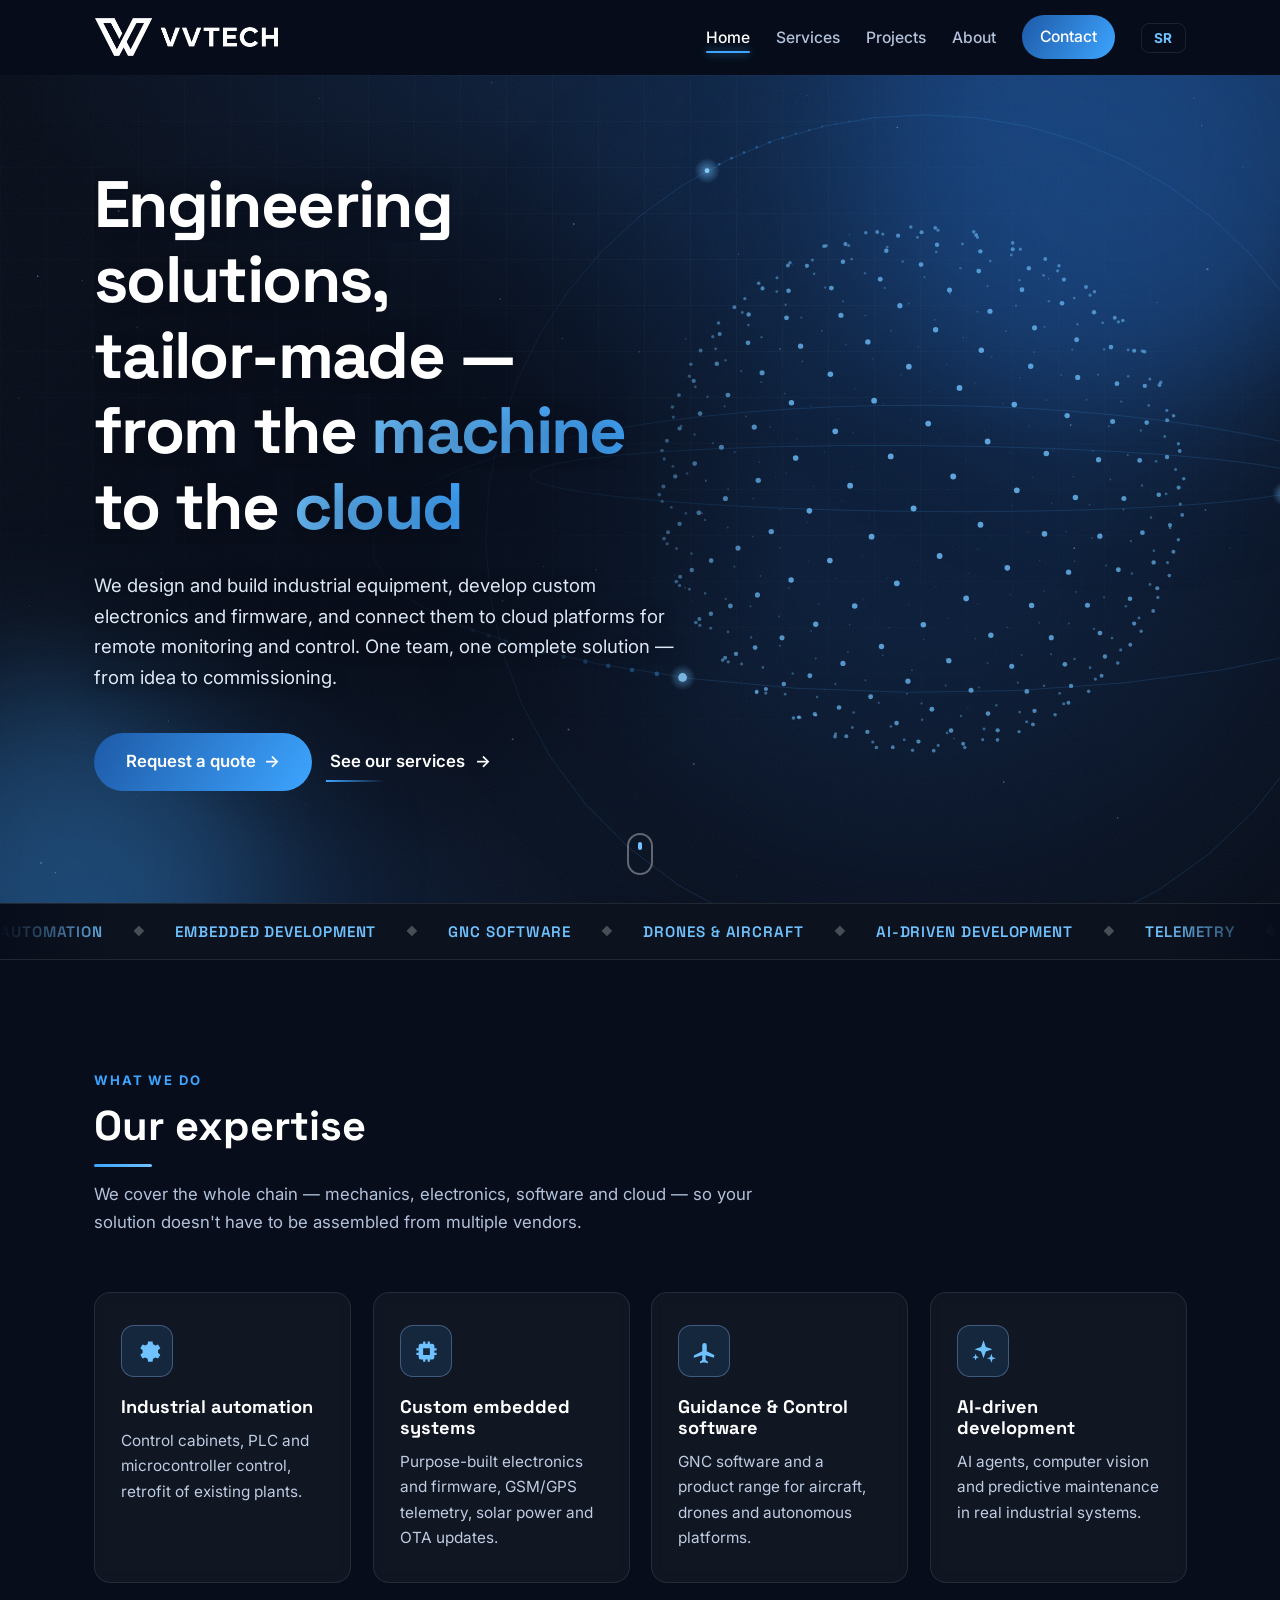
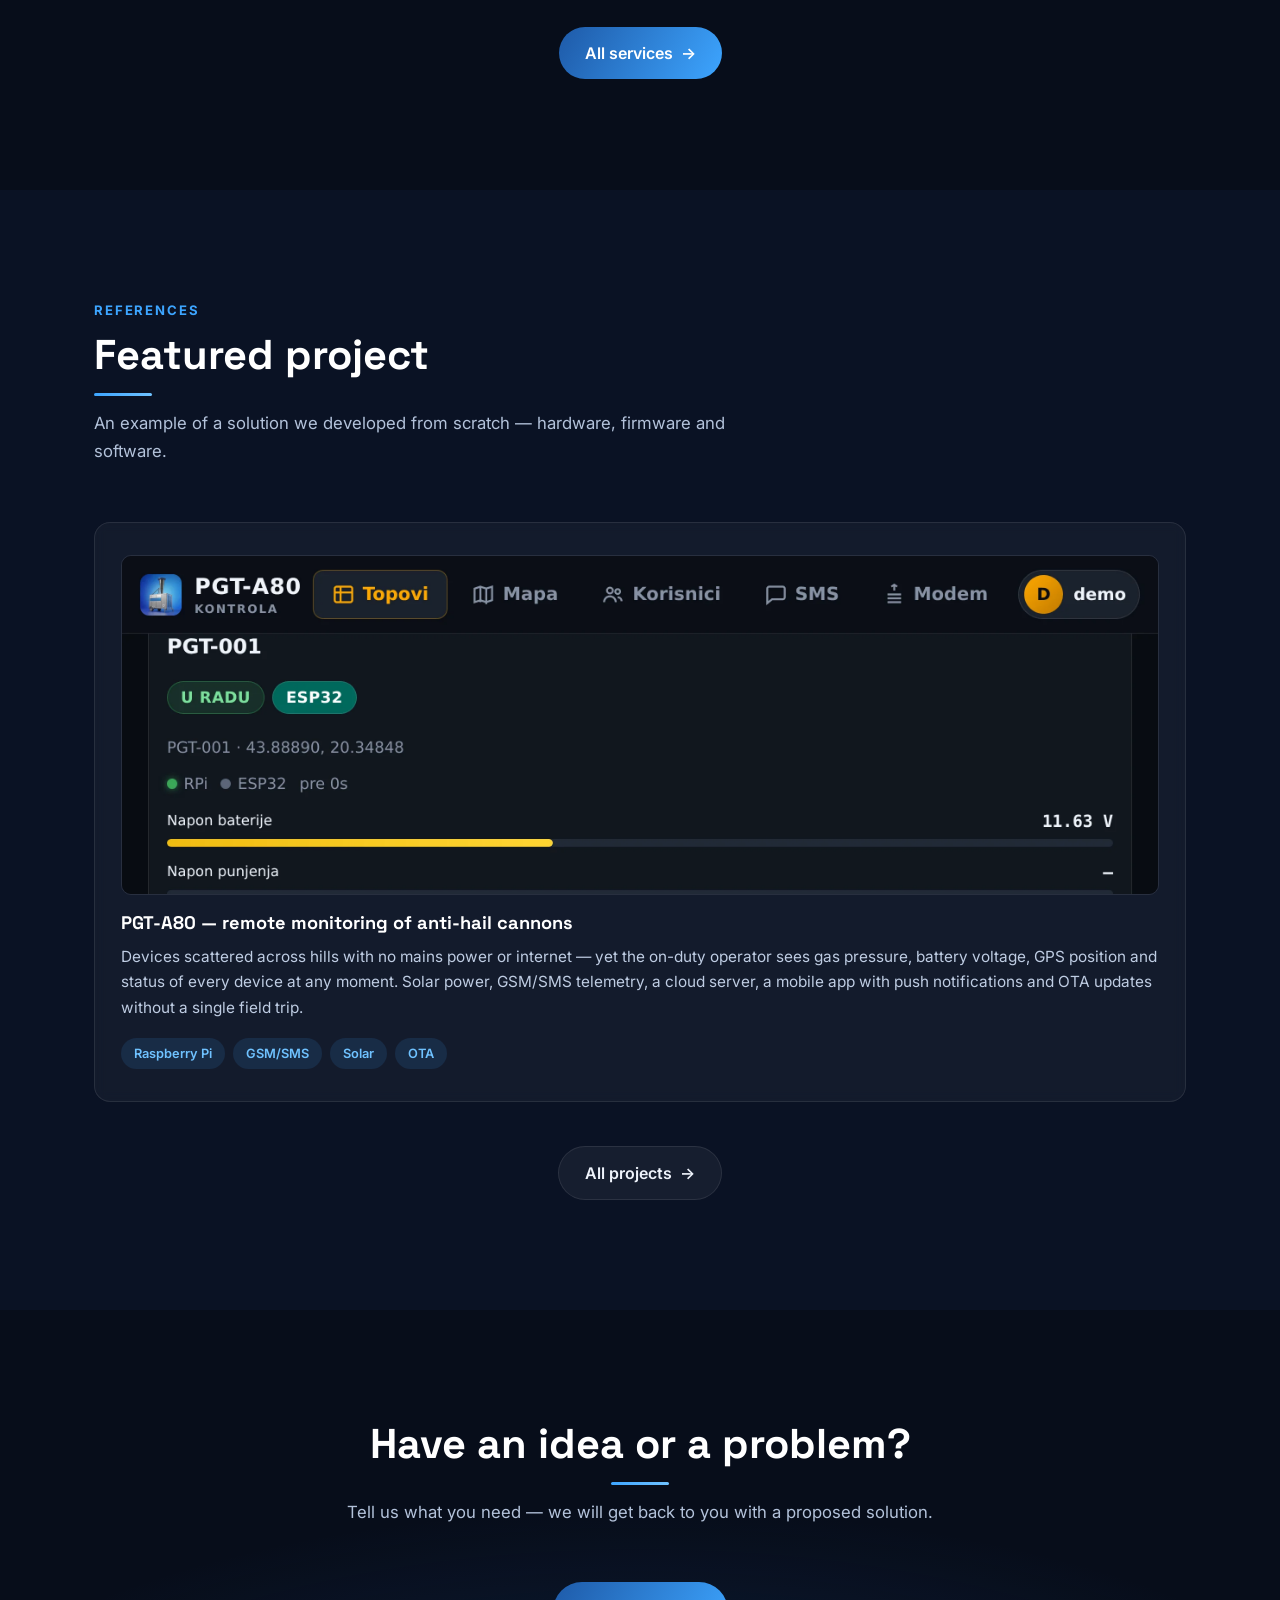
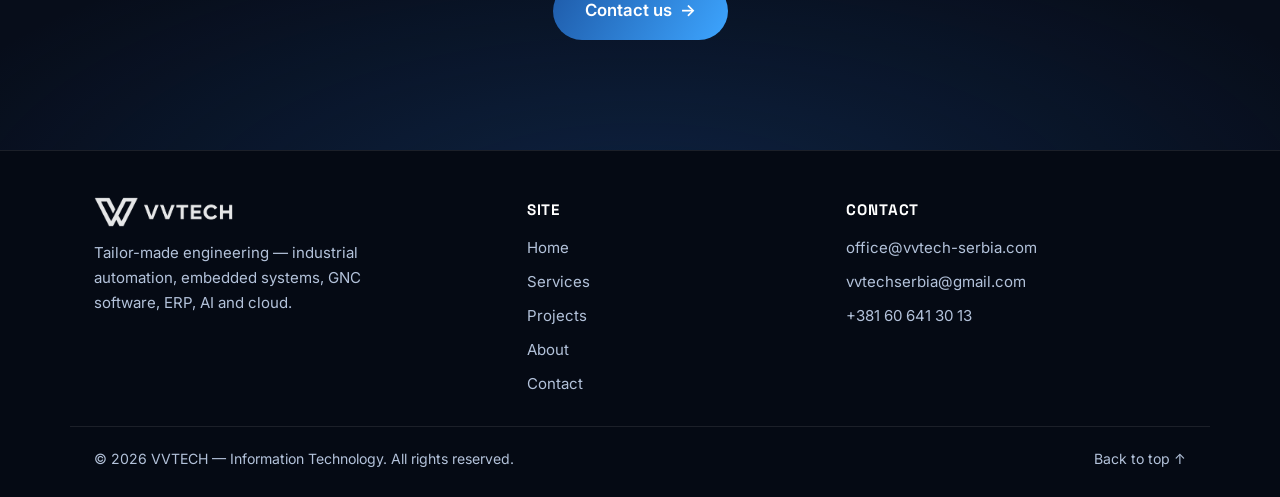
==== en/index.html @ 13415fe2 "Prave aplikacije umesto mockup-a: Grafana kontrolna tabla (AI) i FUXA SCADA sinoptik (linija) Co-Aut" ====
<!DOCTYPE html>
<html lang="en">
<head>
  <meta charset="UTF-8">
  <meta name="viewport" content="width=device-width, initial-scale=1.0">
  <title>VVTECH — Industrial Automation, Embedded Systems & Cloud Solutions | Serbia</title>
  <meta name="description" content="VVTECH ⚙ Industrial automation, custom embedded systems, GNC (guidance & control) software for aircraft and drones, purpose-built industrial machines, custom ERP, AI and cloud IoT platforms. From idea to commissioning. Serbia.">
  <meta name="keywords" content="industrial automation, embedded systems, custom electronics, guidance and control, GNC software, drone software, aircraft, UAV, autonomous systems, industrial machines, custom machinery, IoT, remote monitoring, telemetry, GSM, GPS, PLC, cloud software, ERP, custom ERP systems, AI, artificial intelligence, AI agents, AI-driven development, machine learning, computer vision, predictive maintenance, machine retrofit, Serbia, VVTECH">
  <meta name="author" content="VVTECH">
  <meta name="robots" content="index, follow">
  <link rel="canonical" href="https://vvtech-serbia.com/en/">
  <link rel="alternate" hreflang="sr" href="https://vvtech-serbia.com/">
  <link rel="alternate" hreflang="en" href="https://vvtech-serbia.com/en/">
  <link rel="alternate" hreflang="x-default" href="https://vvtech-serbia.com/">
  <meta property="og:type" content="website">
  <meta property="og:site_name" content="VVTECH">
  <meta property="og:title" content="VVTECH — Industrial Automation, Embedded Systems & Cloud Solutions | Serbia">
  <meta property="og:description" content="VVTECH ⚙ Industrial automation, custom embedded systems, GNC (guidance & control) software for aircraft and drones, purpose-built industrial machines, custom ERP, AI and cloud IoT platforms. From idea to commissioning. Serbia.">
  <meta property="og:url" content="https://vvtech-serbia.com/en/">
  <meta property="og:image" content="https://vvtech-serbia.com/assets/og-image.png">
  <meta property="og:image:width" content="1200">
  <meta property="og:image:height" content="630">
  <meta property="og:locale" content="en_US">
  <meta name="twitter:card" content="summary_large_image">
  <meta name="twitter:title" content="VVTECH — Industrial Automation, Embedded Systems & Cloud Solutions | Serbia">
  <meta name="twitter:description" content="VVTECH ⚙ Industrial automation, custom embedded systems, GNC (guidance & control) software for aircraft and drones, purpose-built industrial machines, custom ERP, AI and cloud IoT platforms. From idea to commissioning. Serbia.">
  <meta name="twitter:image" content="https://vvtech-serbia.com/assets/og-image.png">
  <link rel="icon" type="image/svg+xml" href="../assets/favicon.svg">
  <link rel="preconnect" href="https://fonts.googleapis.com">
  <link rel="preconnect" href="https://fonts.gstatic.com" crossorigin>
  <link href="https://fonts.googleapis.com/css2?family=Inter:wght@400;500;600&family=Space+Grotesk:wght@500;600;700&display=swap" rel="stylesheet">
  <link rel="stylesheet" href="../css/style.css?v=10">
  <script type="application/ld+json">
  {
    "@context": "https://schema.org",
    "@graph": [
      {
        "@type": "Organization",
        "@id": "https://vvtech-serbia.com/#org",
        "name": "VVTECH",
        "legalName": "VVTECH — Information Technology",
        "url": "https://vvtech-serbia.com/",
        "logo": "https://vvtech-serbia.com/assets/og-image.png",
        "email": "office@vvtech-serbia.com",
        "telephone": "+381606413013",
        "address": { "@type": "PostalAddress", "addressCountry": "RS" },
        "description": "Industrial automation, custom embedded systems, GNC software for aircraft and drones, purpose-built industrial machines, custom ERP systems, AI and cloud software solutions.",
        "knowsAbout": ["industrial automation", "embedded systems", "IoT", "telemetry", "industrial machinery", "cloud software", "guidance navigation and control", "GNC software", "drones", "UAV", "ERP systems", "artificial intelligence", "AI agents", "machine learning", "computer vision", "predictive maintenance"]
      },
      {
        "@type": "ProfessionalService",
        "name": "VVTECH",
        "url": "https://vvtech-serbia.com/",
        "email": "office@vvtech-serbia.com",
        "telephone": "+381606413013",
        "areaServed": "RS",
        "priceRange": "$$",
        "address": { "@type": "PostalAddress", "addressCountry": "RS" }
      }
    ]
  }
  </script>
</head>
<body>

<div class="scroll-progress" aria-hidden="true"></div>
<a href="#glavno" class="skip-link">Skip to content</a>

<header class="site-header">
  <nav class="nav container">
    <a href="../" class="brand" aria-label="VVTECH">
      <img src="../assets/logo-horizontal-white.png" alt="VVTECH logo" class="brand-logo" width="185" height="40">
    </a>
    <button class="nav-toggle" aria-label="Open menu" aria-expanded="false">
      <span></span><span></span><span></span>
    </button>
    <ul class="nav-links">
      <li><a href="../" class="active">Home</a></li>
      <li><a href="../services/">Services</a></li>
      <li><a href="../projects/">Projects</a></li>
      <li><a href="../about/">About</a></li>
      <li><a href="../contact/" class="btn btn-small">Contact</a></li>
      <li class="lang-switch"><a href="../" lang="sr" title="Srpska verzija">SR</a></li>
    </ul>
  </nav>
</header>

<main id="glavno">
  <section class="hero" id="pocetna">
    <div class="hero-bg" aria-hidden="true">
      <span class="blob blob-1"></span>
      <span class="blob blob-2"></span>
      <span class="blob blob-3"></span>
    </div>
    <canvas id="net" aria-hidden="true"></canvas>
    <div class="container hero-inner">
      <h1 class="reveal">Engineering solutions, tailor-made —<br>from the <span class="gradient-text">machine</span> to the <span class="gradient-text">cloud</span></h1>
      <p class="hero-sub reveal d-1">
        We design and build industrial equipment, develop custom electronics and firmware,
        and connect them to cloud platforms for remote monitoring and control.
        One team, one complete solution — from idea to commissioning.
      </p>
      <div class="hero-actions reveal d-2">
        <a href="contact/" class="btn btn-lg">Request a quote <span class="btn-arrow">→</span></a>
        <a href="services/" class="link-arrow">See our services <span class="btn-arrow">→</span></a>
      </div>
    </div>
    <div class="scroll-cue" aria-hidden="true"><span></span></div>
  </section>

  <div class="marquee" aria-hidden="true">
    <div class="marquee-track">
      <span>Automation</span><i>◆</i><span>Embedded development</span><i>◆</i><span>GNC software</span><i>◆</i><span>Drones &amp; aircraft</span><i>◆</i><span>AI-driven development</span><i>◆</i><span>Telemetry</span><i>◆</i><span>IoT platforms</span><i>◆</i><span>Custom machinery</span><i>◆</i><span>Custom ERP</span><i>◆</i><span>Retrofit</span><i>◆</i><span>OTA updates</span><i>◆</i>
      <span>Automation</span><i>◆</i><span>Embedded development</span><i>◆</i><span>GNC software</span><i>◆</i><span>Drones &amp; aircraft</span><i>◆</i><span>AI-driven development</span><i>◆</i><span>Telemetry</span><i>◆</i><span>IoT platforms</span><i>◆</i><span>Custom machinery</span><i>◆</i><span>Custom ERP</span><i>◆</i><span>Retrofit</span><i>◆</i><span>OTA updates</span><i>◆</i>
    </div>
  </div>

  <section class="section">
    <div class="container">
      <p class="section-label reveal">What we do</p>
      <h2 class="section-title reveal">Our expertise</h2>
      <p class="section-sub reveal d-1">We cover the whole chain — mechanics, electronics, software and cloud — so your solution doesn't have to be assembled from multiple vendors.</p>
      <div class="grid grid-4">
        <article class="card reveal">
          <div class="card-icon" aria-hidden="true"><svg viewBox="0 0 24 24"><path d="M12 8a4 4 0 1 0 0 8 4 4 0 0 0 0-8Zm9.4 4a7.4 7.4 0 0 0-.1-1.2l2.1-1.6-2-3.5-2.5 1a7.6 7.6 0 0 0-2-1.2L16.5 3h-4l-.4 2.5a7.6 7.6 0 0 0-2 1.2l-2.5-1-2 3.5 2.1 1.6a7.4 7.4 0 0 0 0 2.4L5.6 14.8l2 3.5 2.5-1a7.6 7.6 0 0 0 2 1.2l.4 2.5h4l.4-2.5a7.6 7.6 0 0 0 2-1.2l2.5 1 2-3.5-2.1-1.6c.07-.4.1-.8.1-1.2Z"/></svg></div>
          <h3>Industrial automation</h3>
          <p>Control cabinets, PLC and microcontroller control, retrofit of existing plants.</p>
        </article>
        <article class="card reveal d-1">
          <div class="card-icon" aria-hidden="true"><svg viewBox="0 0 24 24"><path d="M9 3v2H7a2 2 0 0 0-2 2v2H3v2h2v2H3v2h2v2a2 2 0 0 0 2 2h2v2h2v-2h2v2h2v-2h2a2 2 0 0 0 2-2v-2h2v-2h-2v-2h2V9h-2V7a2 2 0 0 0-2-2h-2V3h-2v2h-2V3H9Zm0 6h6v6H9V9Z"/></svg></div>
          <h3>Custom embedded systems</h3>
          <p>Purpose-built electronics and firmware, GSM/GPS telemetry, solar power and OTA updates.</p>
        </article>
        <article class="card reveal d-2">
          <div class="card-icon" aria-hidden="true"><svg viewBox="0 0 24 24"><path d="M21.5 15.5 14 11.7V6.5a2 2 0 0 0-4 0v5.2l-7.5 3.8v2l7.5-2.1v4.1l-2 1.5v1.5l3.5-1 3.5 1V21l-2-1.5v-4.1l7.5 2.1v-2Z"/></svg></div>
          <h3>Guidance &amp; Control software</h3>
          <p>GNC software and a product range for aircraft, drones and autonomous platforms.</p>
        </article>
        <article class="card reveal d-3">
          <div class="card-icon" aria-hidden="true"><svg viewBox="0 0 24 24"><path d="M12 2 9.9 8.1 4 10l5.9 1.9L12 18l2.1-6.1L20 10l-5.9-1.9L12 2Zm7 12-1.05 3.05L15 18l2.95.95L19 22l1.05-3.05L23 18l-2.95-.95L19 14ZM5 14l-.79 2.29L2 17l2.21.71L5 20l.79-2.29L8 17l-2.21-.71L5 14Z"/></svg></div>
          <h3>AI-driven development</h3>
          <p>AI agents, computer vision and predictive maintenance in real industrial systems.</p>
        </article>
      </div>
      <div class="center-cta reveal">
        <a href="services/" class="btn">All services <span class="btn-arrow">→</span></a>
      </div>
    </div>
  </section>

  <section class="section section-alt">
    <div class="container">
      <p class="section-label reveal">References</p>
      <h2 class="section-title reveal">Featured project</h2>
      <p class="section-sub reveal d-1">An example of a solution we developed from scratch — hardware, firmware and software.</p>
      <div class="grid grid-3">
        <article class="card project reveal">
          <img class="project-shot" src="../assets/projects/nadzor.webp?v=7" alt="PGT-A80 — remote monitoring of anti-hail cannons — ekran aplikacije" loading="lazy">
          <h3>PGT-A80 — remote monitoring of anti-hail cannons</h3>
          <p>Devices scattered across hills with no mains power or internet — yet the on-duty operator sees gas pressure, battery voltage, GPS position and status of every device at any moment. Solar power, GSM/SMS telemetry, a cloud server, a mobile app with push notifications and OTA updates without a single field trip.</p>
          <ul class="tags"><li>Raspberry Pi</li><li>GSM/SMS</li><li>Solar</li><li>OTA</li></ul>
        </article>
      </div>
      <div class="center-cta reveal">
        <a href="projects/" class="btn btn-ghost">All projects <span class="btn-arrow">→</span></a>
      </div>
    </div>
  </section>

  <section class="section section-contact">
    <div class="container contact">
      <h2 class="section-title reveal">Have an idea or a problem?</h2>
      <p class="section-sub reveal d-1" style="margin-left:auto;margin-right:auto;">Tell us what you need — we will get back to you with a proposed solution.</p>
      <div class="contact-cta reveal d-2">
        <a href="contact/" class="btn btn-lg">Contact us <span class="btn-arrow">→</span></a>
      </div>
    </div>
  </section>
</main>

<footer class="site-footer">
  <div class="container footer-grid">
    <div class="footer-col footer-brand">
      <img src="../assets/logo-horizontal-white.png" alt="VVTECH" class="footer-logo" width="139" height="30">
      <p>Tailor-made engineering — industrial automation, embedded systems, GNC software, ERP, AI and cloud.</p>
    </div>
    <nav class="footer-col" aria-label="Site">
      <h4>Site</h4>
      <ul>
        <li><a href="../">Home</a></li>
        <li><a href="../services/">Services</a></li>
        <li><a href="../projects/">Projects</a></li>
        <li><a href="../about/">About</a></li>
        <li><a href="../contact/">Contact</a></li>
      </ul>
    </nav>
    <div class="footer-col">
      <h4>Contact</h4>
      <ul>
        <li><a href="mailto:office@vvtech-serbia.com">office@vvtech-serbia.com</a></li>
        <li><a href="mailto:vvtechserbia@gmail.com">vvtechserbia@gmail.com</a></li>
        <li><a href="tel:+381606413013">+381 60 641 30 13</a></li>
      </ul>
    </div>
  </div>
  <div class="container footer-bottom">
    <span>© <span id="year"></span> VVTECH — Information Technology. All rights reserved.</span>
    <a href="#" class="to-top-link">Back to top ↑</a>
  </div>
</footer>

<button class="to-top" aria-label="Back to top" title="Back to top">↑</button>

<script src="../js/main.js?v=10"></script>
</body>
</html>
---- css/style.css ----
/* ============ VVTECH — stilovi (dark premium) ============ */

:root {
  --bg: #070d1a;
  --bg-alt: #0a1224;
  --surface: rgba(255, 255, 255, 0.04);
  --surface-hover: rgba(255, 255, 255, 0.07);
  --border: rgba(255, 255, 255, 0.09);
  --border-strong: rgba(143, 192, 255, 0.35);
  --text: #eef3fb;
  --text-dim: #b3c2da;
  --navy: #143c74;
  --navy-deep: #0a2143;
  --accent: #3da5ff;
  --accent-2: #6fc2ff;
  --accent-deep: #1e5aa8;
  --accent-soft: rgba(61, 165, 255, 0.12);
  --glow: 0 0 40px rgba(61, 165, 255, 0.25);
  --radius: 16px;
  --container: 1140px;
  --font-head: "Space Grotesk", system-ui, sans-serif;
  --font-body: "Inter", system-ui, -apple-system, "Segoe UI", Roboto, sans-serif;
}

* { margin: 0; padding: 0; box-sizing: border-box; }

html { scroll-behavior: smooth; }

body {
  font-family: var(--font-body);
  background: var(--bg);
  color: var(--text);
  line-height: 1.65;
  -webkit-font-smoothing: antialiased;
  overflow-x: hidden;
  animation: page-in 0.5s ease;
}

@keyframes page-in { from { opacity: 0; } }

h1, h2, h3 { font-family: var(--font-head); line-height: 1.15; }

img { max-width: 100%; display: block; }

::selection { background: rgba(61, 165, 255, 0.35); }

.container {
  max-width: var(--container);
  margin: 0 auto;
  padding: 0 24px;
}

.skip-link {
  position: absolute;
  left: -9999px;
  background: var(--accent-deep);
  color: #fff;
  padding: 10px 18px;
  border-radius: 8px;
  z-index: 999;
}
.skip-link:focus { left: 12px; top: 12px; }

/* ============ Scroll progres traka ============ */

.scroll-progress {
  position: fixed;
  top: 0;
  left: 0;
  height: 3px;
  width: 0;
  background: linear-gradient(90deg, var(--accent-deep), var(--accent), var(--accent-2));
  z-index: 200;
  box-shadow: 0 0 12px rgba(61, 165, 255, 0.7);
}

/* ============ Reveal animacije (skrol) ============ */

.reveal {
  opacity: 0;
  transform: translateY(30px);
  transition: opacity 0.75s ease, transform 0.75s cubic-bezier(0.22, 1, 0.36, 1);
  will-change: opacity, transform;
}

.reveal.in { opacity: 1; transform: none; }

.d-1 { transition-delay: 0.1s; }
.d-2 { transition-delay: 0.2s; }
.d-3 { transition-delay: 0.3s; }
.d-4 { transition-delay: 0.4s; }

/* Animacije rade uvek — namerno ne reagujemo na prefers-reduced-motion
   (stednja baterije na telefonu je gasila globus i marquee traku). */

/* ============ Header / navigacija ============ */

.site-header {
  position: sticky;
  top: 0;
  z-index: 100;
  background: rgba(7, 13, 26, 0.72);
  backdrop-filter: blur(14px);
  border-bottom: 1px solid transparent;
  transition: border-color 0.3s, background 0.3s;
}

.site-header.scrolled {
  border-bottom-color: var(--border);
  background: rgba(7, 13, 26, 0.9);
}

.nav {
  display: flex;
  align-items: center;
  justify-content: space-between;
  height: 74px;
}

.brand-logo { height: 40px; width: auto; }

.nav-links {
  display: flex;
  align-items: center;
  gap: 26px;
  list-style: none;
}

.nav-links a {
  color: var(--text-dim);
  text-decoration: none;
  font-weight: 500;
  font-size: 0.98rem;
  transition: color 0.2s;
  position: relative;
}

.nav-links > li > a:not(.btn)::after {
  content: "";
  position: absolute;
  left: 0;
  bottom: -6px;
  width: 100%;
  height: 2px;
  background: var(--accent);
  border-radius: 2px;
  transform: scaleX(0);
  transform-origin: left;
  transition: transform 0.25s ease;
  box-shadow: 0 0 10px rgba(61, 165, 255, 0.8);
}

.nav-links > li > a:not(.btn):hover::after { transform: scaleX(1); }

.nav-links a:hover { color: #fff; }

.nav-links > li > a.active:not(.btn) { color: #fff; }
.nav-links > li > a.active:not(.btn)::after { transform: scaleX(1); }

.lang-switch a {
  border: 1px solid var(--border);
  border-radius: 8px;
  padding: 6px 12px;
  font-size: 0.85rem;
  font-weight: 700;
  letter-spacing: 0.04em;
  color: var(--accent-2);
}
.lang-switch a::after { display: none; }
.lang-switch a:hover { background: var(--accent-soft); border-color: var(--border-strong); }

.nav-toggle {
  display: none;
  background: none;
  border: 0;
  cursor: pointer;
  padding: 8px;
}

.nav-toggle span {
  display: block;
  width: 24px;
  height: 2px;
  background: var(--text);
  margin: 5px 0;
  transition: transform 0.2s, opacity 0.2s;
}

/* ============ Dugmad ============ */

.btn {
  display: inline-flex;
  align-items: center;
  gap: 8px;
  background: linear-gradient(120deg, var(--accent-deep), var(--accent));
  color: #fff;
  padding: 13px 26px;
  border-radius: 999px;
  text-decoration: none;
  font-weight: 600;
  position: relative;
  overflow: hidden;
  border: 0;
  transition: transform 0.2s, box-shadow 0.25s, filter 0.25s;
}

.btn::before {
  content: "";
  position: absolute;
  top: 0;
  left: -80%;
  width: 60%;
  height: 100%;
  background: linear-gradient(105deg, transparent, rgba(255, 255, 255, 0.35), transparent);
  transform: skewX(-20deg);
  transition: left 0.55s ease;
}

.btn:hover {
  transform: translateY(-2px);
  box-shadow: 0 14px 34px rgba(61, 165, 255, 0.35);
  filter: brightness(1.1);
}
.btn:hover::before { left: 120%; }

.btn-arrow { transition: transform 0.25s; }
.btn:hover .btn-arrow { transform: translateX(4px); }

.btn-lg { padding: 15px 32px; font-size: 1.05rem; }

.btn-ghost {
  background: rgba(255, 255, 255, 0.05);
  border: 1px solid var(--border);
  color: var(--text);
  box-shadow: none;
}
.btn-ghost:hover { background: rgba(255, 255, 255, 0.1); border-color: var(--border-strong); box-shadow: none; }

.btn-small { padding: 9px 18px; color: #fff !important; }

/* ============ Hero ============ */

.hero {
  position: relative;
  min-height: 92vh;
  display: flex;
  align-items: center;
  padding: 90px 0 110px;
  overflow: hidden;
  color: #fff;
}

.hero > .container { width: 100%; }

.hero {
  background:
    radial-gradient(ellipse 70% 55% at 70% -10%, rgba(30, 90, 168, 0.4), transparent),
    radial-gradient(ellipse 45% 40% at 10% 105%, rgba(30, 90, 168, 0.25), transparent),
    var(--bg);
}

#net {
  position: absolute;
  inset: 0;
  width: 100%;
  height: 100%;
  display: block;
}

.hero::before {
  content: "";
  position: absolute;
  inset: 0;
  background-image:
    linear-gradient(rgba(255, 255, 255, 0.04) 1px, transparent 1px),
    linear-gradient(90deg, rgba(255, 255, 255, 0.04) 1px, transparent 1px);
  background-size: 46px 46px;
  mask-image: radial-gradient(ellipse 75% 65% at 50% 30%, #000, transparent);
  pointer-events: none;
}

.hero-bg { position: absolute; inset: 0; overflow: hidden; pointer-events: none; }

.blob {
  position: absolute;
  border-radius: 50%;
  filter: blur(80px);
}

.blob-1 {
  width: 520px; height: 520px;
  background: rgba(30, 90, 168, 0.55);
  top: -180px; right: -100px;
  animation: float-a 11s ease-in-out infinite;
}

.blob-2 {
  width: 380px; height: 380px;
  background: rgba(61, 165, 255, 0.3);
  bottom: -160px; left: -120px;
  animation: float-b 14s ease-in-out infinite;
}

.blob-3 { display: none; }

@keyframes float-a {
  0%, 100% { transform: translate(0, 0) scale(1); }
  50% { transform: translate(-38px, 32px) scale(1.08); }
}

@keyframes float-b {
  0%, 100% { transform: translate(0, 0) scale(1); }
  50% { transform: translate(42px, -28px) scale(0.94); }
}

.hero-inner { position: relative; max-width: 640px; z-index: 2; }

/* tamni oreol iza hero teksta — odvaja slova od globusa i zvezda */
.hero-inner::before {
  content: "";
  position: absolute;
  inset: -70px -90px;
  background: radial-gradient(closest-side, rgba(7, 13, 26, 0.78), rgba(7, 13, 26, 0.45) 55%, transparent);
  z-index: -1;
  pointer-events: none;
}

/* na desktopu desna polovina pripada globusu — poravnaj tekst uz levu
   ivicu kao ostale .container sekcije (element nosi obe klase pa bi ga
   margin:auto centrirao) */
@media (min-width: 901px) {
  .hero .hero-inner {
    margin-left: max(24px, calc((100% - var(--container)) / 2));
    margin-right: 0;
  }
  .hero h1 { font-size: clamp(2.2rem, 4.4vw, 3.6rem); }
}

.hero h1 {
  font-size: clamp(2.4rem, 5.8vw, 4.1rem);
  font-weight: 700;
  letter-spacing: -0.025em;
  margin-bottom: 26px;
  text-shadow: 0 4px 40px rgba(7, 13, 26, 0.6);
}

/* naslov se otkriva reč po reč (JS umotava reči u .w spanove) */
.hero h1 .w { display: inline-block; overflow: hidden; vertical-align: bottom; }
.hero h1 .w > span {
  display: inline-block;
  transform: translateY(112%);
  transition: transform 0.75s cubic-bezier(0.22, 1, 0.36, 1);
}
.hero h1.words-in .w > span { transform: none; }

/* sekundarna akcija — tekst-link sa animiranom linijom (ne pill) */
.link-arrow {
  display: inline-flex;
  align-items: center;
  gap: 10px;
  color: #fff;
  text-decoration: none;
  font-weight: 600;
  font-size: 1.05rem;
  padding: 15px 4px;
  position: relative;
}

.link-arrow::after {
  content: "";
  position: absolute;
  left: 0;
  bottom: 9px;
  height: 2px;
  width: 100%;
  background: linear-gradient(90deg, var(--accent), transparent);
  transform: scaleX(0.35);
  transform-origin: left;
  transition: transform 0.3s ease;
}

.link-arrow:hover::after { transform: scaleX(1); }
.link-arrow .btn-arrow { transition: transform 0.25s; }
.link-arrow:hover .btn-arrow { transform: translateX(5px); }

/* zrnasta tekstura preko hero-a — filmski ton umesto sterilnog gradijenta */
.hero-bg::after {
  content: "";
  position: absolute;
  inset: 0;
  background-image: url('data:image/svg+xml;utf8,<svg xmlns="http://www.w3.org/2000/svg" width="240" height="240"><filter id="n"><feTurbulence type="fractalNoise" baseFrequency="0.8" numOctaves="2" stitchTiles="stitch"/></filter><rect width="240" height="240" filter="url(%23n)"/></svg>');
  opacity: 0.05;
  pointer-events: none;
}

.gradient-text {
  background: linear-gradient(92deg, #6fc2ff, #3da5ff 55%, #a8dcff);
  background-size: 200% 100%;
  -webkit-background-clip: text;
  background-clip: text;
  color: transparent;
  animation: gradient-slide 5s ease-in-out infinite;
}

@keyframes gradient-slide {
  0%, 100% { background-position: 0% 50%; }
  50% { background-position: 100% 50%; }
}

.hero-sub {
  color: #dde8f7;
  font-size: 1.16rem;
  max-width: 680px;
  margin-bottom: 40px;
  text-shadow: 0 1px 14px rgba(7, 13, 26, 0.9);
}

.hero-actions { display: flex; gap: 14px; flex-wrap: wrap; }

.scroll-cue {
  position: absolute;
  left: 50%;
  bottom: 28px;
  transform: translateX(-50%);
  width: 26px; height: 42px;
  border: 2px solid rgba(255, 255, 255, 0.35);
  border-radius: 14px;
  display: block;
  z-index: 2;
}

.scroll-cue span {
  position: absolute;
  left: 50%;
  top: 7px;
  width: 4px; height: 8px;
  margin-left: -2px;
  border-radius: 3px;
  background: var(--accent-2);
  animation: cue 1.8s ease-in-out infinite;
}

@keyframes cue {
  0% { transform: translateY(0); opacity: 1; }
  70% { transform: translateY(14px); opacity: 0; }
  100% { transform: translateY(0); opacity: 0; }
}

/* ============ Marquee traka ============ */

.marquee {
  background: rgba(255, 255, 255, 0.02);
  border-top: 1px solid var(--border);
  border-bottom: 1px solid var(--border);
  overflow: hidden;
  padding: 15px 0;
  position: relative;
}

.marquee::before,
.marquee::after {
  content: "";
  position: absolute;
  top: 0; bottom: 0;
  width: 120px;
  z-index: 1;
  pointer-events: none;
}
.marquee::before { left: 0; background: linear-gradient(90deg, var(--bg), transparent); }
.marquee::after { right: 0; background: linear-gradient(-90deg, var(--bg), transparent); }

.marquee-track {
  display: flex;
  align-items: center;
  gap: 30px;
  width: max-content;
  animation: marquee 30s linear infinite;
}

/* pauza na hover samo tamo gde hover stvarno postoji (mis) —
   na touch ekranu tap "zaglavi" :hover i traka stane */
@media (hover: hover) and (pointer: fine) {
  .marquee:hover .marquee-track { animation-play-state: paused; }
}

.marquee-track span {
  color: var(--accent-2);
  font-family: var(--font-head);
  font-weight: 600;
  font-size: 0.95rem;
  letter-spacing: 0.06em;
  text-transform: uppercase;
  white-space: nowrap;
}

.marquee-track i { color: rgba(255, 255, 255, 0.25); font-style: normal; font-size: 0.7rem; }

@keyframes marquee {
  from { transform: translateX(0); }
  to { transform: translateX(-50%); }
}

/* ============ Sekcije ============ */

.section { padding: 110px 0; position: relative; }

.section-alt { background: var(--bg-alt); }

.section-label {
  color: var(--accent);
  font-weight: 700;
  font-size: 0.82rem;
  letter-spacing: 0.14em;
  text-transform: uppercase;
  margin-bottom: 10px;
}

.section-title {
  font-size: clamp(1.8rem, 3.4vw, 2.6rem);
  font-weight: 700;
  margin-bottom: 14px;
  color: #fff;
}

/* animirana akcentna linija ispod naslova sekcija */
.section-title.reveal::after {
  content: "";
  display: block;
  width: 58px;
  height: 3px;
  margin-top: 14px;
  border-radius: 2px;
  background: linear-gradient(90deg, var(--accent), var(--accent-2));
  transform: scaleX(0);
  transform-origin: left;
  transition: transform 0.6s 0.3s cubic-bezier(0.22, 1, 0.36, 1);
}

.section-title.reveal.in::after { transform: scaleX(1); }

.contact .section-title.reveal::after { margin-left: auto; margin-right: auto; transform-origin: center; }

/* ikonica kartice "iskoci" pri otkrivanju */
.card.reveal.in .card-icon { animation: icon-pop 0.65s cubic-bezier(0.34, 1.56, 0.64, 1) both; }

@keyframes icon-pop {
  from { transform: scale(0.4) rotate(-8deg); opacity: 0; }
  to { transform: scale(1) rotate(0); opacity: 1; }
}

.section-sub {
  color: var(--text-dim);
  max-width: 660px;
  margin-bottom: 56px;
  font-size: 1.05rem;
}

/* zaglavlje podstranice — h1 umesto h2, malo vise prostora gore */
.page-head { padding-top: 90px; }
.page-head h1.section-title { font-size: clamp(2.1rem, 4.2vw, 3.1rem); }

.center-cta { text-align: center; margin-top: 44px; }

.section-dark {
  background:
    radial-gradient(ellipse 55% 50% at 85% 0%, rgba(30, 90, 168, 0.3), transparent),
    var(--bg-alt);
}

.section-dark .section-title { color: #fff; }

/* ============ Kartice ============ */

.grid { display: grid; gap: 22px; }

.grid-4 { grid-template-columns: repeat(4, 1fr); }
.grid-3 { grid-template-columns: repeat(3, 1fr); }
.grid-2 { grid-template-columns: repeat(2, 1fr); max-width: 980px; }

/* blokovi oblasti na stranici Projekti — gusci ritam */
.area-block { padding: 56px 0; }
.area-block .section-title { font-size: 1.45rem; margin-bottom: 26px; }

/* usamljena kartica u zadnjem redu — centriraj je */
@media (min-width: 981px) {
  .grid-3 > .card-solo:nth-child(3n + 1):last-child { grid-column: 2; }
}

/* jedina kartica u gridu (teaser na pocetnoj) — cela sirina */
.grid-3 > .card:only-child { grid-column: 1 / -1; }

.card {
  background: var(--surface);
  border: 1px solid var(--border);
  border-radius: var(--radius);
  padding: 32px 26px;
  backdrop-filter: blur(6px);
  transition: transform 0.25s ease, border-color 0.3s, background 0.3s, box-shadow 0.3s;
  position: relative;
  overflow: hidden;
  transform-style: preserve-3d;
}

.card::after {
  content: "";
  position: absolute;
  inset: 0 0 auto 0;
  height: 2px;
  background: linear-gradient(90deg, var(--accent-deep), var(--accent), var(--accent-2));
  transform: scaleX(0);
  transform-origin: left;
  transition: transform 0.35s ease;
}

.card::before {
  content: "";
  position: absolute;
  inset: 0;
  background: radial-gradient(420px circle at var(--mx, 50%) var(--my, 50%), rgba(61, 165, 255, 0.1), transparent 65%);
  opacity: 0;
  transition: opacity 0.3s;
  pointer-events: none;
}

.card:hover {
  background: var(--surface-hover);
  border-color: var(--border-strong);
  box-shadow: 0 22px 60px rgba(0, 0, 0, 0.45), var(--glow);
}
.card:hover::after { transform: scaleX(1); }
.card:hover::before { opacity: 1; }

.card h3 { margin-bottom: 10px; font-size: 1.14rem; color: #fff; }

.card p { color: #bfcde3; font-size: 0.96rem; }

.card-icon {
  width: 52px;
  height: 52px;
  border-radius: 13px;
  background: var(--accent-soft);
  border: 1px solid var(--border-strong);
  display: grid;
  place-items: center;
  margin-bottom: 20px;
  transition: background 0.3s, transform 0.3s, box-shadow 0.3s;
}

.card:hover .card-icon {
  background: linear-gradient(135deg, var(--accent-deep), var(--accent));
  transform: scale(1.07) rotate(-4deg);
  box-shadow: 0 0 24px rgba(61, 165, 255, 0.5);
}
.card:hover .card-icon svg { fill: #fff; }

.card-icon svg { width: 27px; height: 27px; fill: var(--accent-2); transition: fill 0.3s; }

/* ============ Animirane tehničke ilustracije ============ */

.card-illu {
  height: 130px;
  margin-bottom: 20px;
  border-radius: 12px;
  background:
    radial-gradient(ellipse 70% 80% at 50% 110%, rgba(30, 90, 168, 0.18), transparent),
    rgba(7, 13, 26, 0.55);
  border: 1px solid var(--border);
  overflow: hidden;
}

.card-illu svg, .area-illu svg { width: 100%; height: 100%; display: block; }

.area-head {
  display: flex;
  align-items: center;
  justify-content: space-between;
  gap: 24px;
  margin-bottom: 26px;
}

.area-head .section-title { margin-bottom: 0; }

.area-illu {
  width: 220px;
  height: 100px;
  flex-shrink: 0;
  border-radius: 12px;
  background: rgba(7, 13, 26, 0.55);
  border: 1px solid var(--border);
  overflow: hidden;
}

@media (max-width: 640px) {
  .area-illu { display: none; }
}

/* animacije unutar SVG shema */
.i-flow {
  stroke-dasharray: 6 9;
  animation: i-flow 1.6s linear infinite;
}
.i-flow.d2 { animation-delay: 0.4s; }
.i-flow.d3 { animation-delay: 0.8s; }
.i-flow.d4 { animation-delay: 1.2s; }

@keyframes i-flow { to { stroke-dashoffset: -60; } }

.i-led { animation: i-led 1.6s ease-in-out infinite; }
.i-led.d2 { animation-delay: 0.5s; }
.i-led.d3 { animation-delay: 1s; }

@keyframes i-led { 0%, 55% { opacity: 1; } 70%, 85% { opacity: 0.15; } 100% { opacity: 1; } }

.i-spin { animation: i-spin 7s linear infinite; transform-box: fill-box; transform-origin: center; }
.i-spin-rev { animation: i-spin 5s linear infinite reverse; transform-box: fill-box; transform-origin: center; }

@keyframes i-spin { to { transform: rotate(360deg); } }

.i-tilt { animation: i-tilt 4.5s ease-in-out infinite; transform-box: fill-box; transform-origin: center; }

@keyframes i-tilt {
  0%, 100% { transform: rotate(-9deg); }
  50% { transform: rotate(9deg); }
}

.i-piston { animation: i-piston 1.5s ease-in-out infinite; }

@keyframes i-piston {
  0%, 100% { transform: translateY(0); }
  50% { transform: translateY(34px); }
}

.i-bar { transform-box: fill-box; transform-origin: bottom; animation: i-bar 2.6s ease-in-out infinite; }
.i-bar.d2 { animation-delay: 0.3s; }
.i-bar.d3 { animation-delay: 0.6s; }
.i-bar.d4 { animation-delay: 0.9s; }

@keyframes i-bar {
  0%, 100% { transform: scaleY(1); }
  50% { transform: scaleY(0.55); }
}

.i-draw {
  stroke-dasharray: 160;
  animation: i-draw 3.2s ease-in-out infinite;
}

@keyframes i-draw {
  0% { stroke-dashoffset: 160; }
  55%, 100% { stroke-dashoffset: 0; }
}

.i-glowpulse { animation: i-glowpulse 3s ease-in-out infinite; }

@keyframes i-glowpulse {
  0%, 100% { filter: drop-shadow(0 0 2px rgba(61, 165, 255, 0.4)); }
  50% { filter: drop-shadow(0 0 10px rgba(61, 165, 255, 0.9)); }
}

/* ============ Proces (koraci) ============ */

.steps {
  list-style: none;
  display: grid;
  grid-template-columns: repeat(5, 1fr);
  gap: 20px;
  counter-reset: none;
}

.step {
  background: var(--surface);
  border: 1px solid var(--border);
  border-radius: var(--radius);
  padding: 28px 20px;
  backdrop-filter: blur(6px);
  transition: transform 0.3s, background 0.3s, border-color 0.3s, box-shadow 0.3s;
}

.step:hover {
  transform: translateY(-6px);
  background: var(--surface-hover);
  border-color: var(--border-strong);
  box-shadow: var(--glow);
}

.step-num {
  display: inline-block;
  font-family: var(--font-head);
  background: linear-gradient(92deg, var(--accent-2), var(--accent));
  -webkit-background-clip: text;
  background-clip: text;
  color: transparent;
  font-weight: 700;
  font-size: 1.5rem;
  margin-bottom: 12px;
}

.step h3 { font-size: 1.02rem; margin-bottom: 8px; color: #fff; }

.step p { color: var(--text-dim); font-size: 0.9rem; }

/* ============ Projekti ============ */

/* ============ Case-study prikaz projekata ============ */

.case {
  display: grid;
  grid-template-columns: 0.85fr 1.25fr;
  gap: 34px;
  align-items: center;
  margin-bottom: 30px;
}

.case.flip .case-media { order: -1; }

.case-text h3 { font-size: 1.3rem; color: #fff; margin-bottom: 10px; font-family: var(--font-head); }
.case-text p { color: var(--text-dim); font-size: 0.98rem; }

.case-media { margin: 0; }

.case-media img {
  width: 100%;
  display: block;
  border-radius: 14px;
  border: 1px solid var(--border);
  box-shadow: 0 26px 70px rgba(0, 0, 0, 0.55);
  cursor: zoom-in;
  transition: transform 0.35s ease, box-shadow 0.35s ease;
}

.case-media img:hover { transform: scale(1.02); box-shadow: 0 30px 80px rgba(0, 0, 0, 0.7), var(--glow); }

.case-media.phone { display: flex; justify-content: center; }
.case-media.phone img { width: auto; max-height: 460px; }

@media (max-width: 860px) {
  .case { grid-template-columns: 1fr; gap: 18px; margin-bottom: 40px; }
  .case.flip .case-media { order: 0; }
  .case-media { order: -1; }
}

/* uvecani prikaz slike preko celog ekrana */
.lightbox {
  position: fixed;
  inset: 0;
  background: rgba(3, 7, 14, 0.94);
  display: grid;
  place-items: center;
  padding: 3vh 3vw;
  opacity: 0;
  pointer-events: none;
  transition: opacity 0.25s ease;
  z-index: 300;
  cursor: zoom-out;
}

.lightbox.open { opacity: 1; pointer-events: auto; }

.lightbox img {
  max-width: 100%;
  max-height: 100%;
  border-radius: 12px;
  box-shadow: 0 40px 120px rgba(0, 0, 0, 0.8);
}

.project-shot {
  width: 100%;
  max-height: 340px;
  object-fit: cover;
  object-position: top;
  border-radius: 10px;
  border: 1px solid var(--border);
  margin-bottom: 18px;
  display: block;
  cursor: zoom-in;
  transition: transform 0.35s ease, box-shadow 0.35s ease;
}

.card:hover .project-shot {
  transform: scale(1.02);
  box-shadow: 0 14px 40px rgba(0, 0, 0, 0.5);
}

.tags {
  list-style: none;
  display: flex;
  flex-wrap: wrap;
  gap: 8px;
  margin-top: 18px;
}

.tags li {
  background: var(--accent-soft);
  color: var(--accent-2);
  border: 1px solid transparent;
  font-size: 0.8rem;
  font-weight: 600;
  padding: 4px 12px;
  border-radius: 999px;
  transition: border-color 0.25s, color 0.25s;
}

.card:hover .tags li { border-color: var(--border-strong); color: #fff; }

/* ============ O nama ============ */

.about {
  display: grid;
  grid-template-columns: 1.2fr 1fr;
  gap: 48px;
  align-items: start;
}

.about-text p { color: var(--text-dim); margin-bottom: 16px; }
.about-text p.reveal.d-1 { color: var(--text); font-size: 1.06rem; }

.about-facts {
  list-style: none;
  display: grid;
  gap: 14px;
}

.about-facts li {
  background: var(--surface);
  border: 1px solid var(--border);
  border-left: 3px solid var(--accent);
  border-radius: var(--radius);
  padding: 16px 20px;
  display: grid;
  gap: 2px;
  transition: transform 0.25s, background 0.25s, box-shadow 0.25s;
}

.about-facts li:hover {
  transform: translateX(8px);
  background: var(--surface-hover);
  box-shadow: var(--glow);
}

.about-facts strong { color: #fff; font-family: var(--font-head); }
.about-facts span { color: var(--text-dim); font-size: 0.92rem; }

/* ============ Kontakt ============ */

.section-contact {
  background:
    radial-gradient(ellipse 60% 70% at 50% 115%, rgba(30, 90, 168, 0.28), transparent),
    var(--bg);
}

.contact { text-align: center; }

.contact .section-sub { margin-left: auto; margin-right: auto; }

.contact-grid { text-align: left; margin-bottom: 46px; }

.contact-card { text-decoration: none; display: block; }

.contact-card p { color: var(--accent-2); font-weight: 600; word-break: break-all; }

.contact-cta { display: grid; place-items: center; gap: 16px; }

.contact-note { color: var(--text-dim); font-size: 0.95rem; }

/* ============ Kontakt formular ============ */

.contact-form {
  max-width: 760px;
  margin: 0 auto 20px;
  text-align: left;
  display: grid;
  gap: 18px;
  background: var(--surface);
  border: 1px solid var(--border);
  border-radius: var(--radius);
  padding: 34px 30px;
  backdrop-filter: blur(6px);
}

.form-row {
  display: grid;
  grid-template-columns: 1fr 1fr;
  gap: 18px;
}

.contact-form label {
  display: grid;
  gap: 7px;
  color: var(--text-dim);
  font-size: 0.9rem;
  font-weight: 500;
}

.contact-form input,
.contact-form textarea {
  background: rgba(255, 255, 255, 0.05);
  border: 1px solid var(--border);
  border-radius: 10px;
  padding: 12px 14px;
  color: var(--text);
  font: inherit;
  transition: border-color 0.2s, box-shadow 0.2s;
}

.contact-form input:focus,
.contact-form textarea:focus {
  outline: none;
  border-color: var(--accent);
  box-shadow: 0 0 0 3px rgba(61, 165, 255, 0.18);
}

.contact-form textarea { resize: vertical; min-height: 130px; }

.form-actions {
  display: grid;
  place-items: center;
  gap: 12px;
  margin-top: 6px;
}

.hp { position: absolute; left: -9999px; height: 0; width: 0; opacity: 0; }

@media (max-width: 640px) {
  .form-row { grid-template-columns: 1fr; }
  .contact-form { padding: 24px 18px; }
}

/* ============ Footer ============ */

.site-footer {
  background: #050a14;
  border-top: 1px solid var(--border);
  color: var(--text-dim);
  padding: 46px 0 26px;
  font-size: 0.94rem;
}

.footer-grid {
  display: grid;
  grid-template-columns: 1.4fr 1fr 1.2fr;
  gap: 36px;
  padding-bottom: 30px;
  border-bottom: 1px solid var(--border);
}

.footer-brand p { margin-top: 14px; max-width: 320px; }

.footer-col h4 {
  color: #fff;
  font-family: var(--font-head);
  font-size: 0.95rem;
  letter-spacing: 0.06em;
  text-transform: uppercase;
  margin-bottom: 14px;
}

.footer-col ul { list-style: none; display: grid; gap: 9px; }

.footer-col a { color: var(--text-dim); text-decoration: none; transition: color 0.2s; }
.footer-col a:hover { color: #fff; }

.footer-bottom {
  display: flex;
  justify-content: space-between;
  align-items: center;
  gap: 16px;
  flex-wrap: wrap;
  padding-top: 20px;
  font-size: 0.88rem;
}

.footer-bottom a { color: var(--text-dim); text-decoration: none; transition: color 0.2s; }
.footer-bottom a:hover { color: #fff; }

.footer-logo { height: 30px; width: auto; opacity: 0.9; }

@media (max-width: 760px) {
  .footer-grid { grid-template-columns: 1fr; gap: 26px; }
}

/* ============ Dugme nazad na vrh ============ */

.to-top {
  position: fixed;
  right: 22px;
  bottom: 22px;
  width: 48px;
  height: 48px;
  border-radius: 50%;
  border: 1px solid var(--border-strong);
  background: rgba(10, 18, 36, 0.9);
  color: var(--accent-2);
  font-size: 1.2rem;
  cursor: pointer;
  backdrop-filter: blur(8px);
  box-shadow: var(--glow);
  opacity: 0;
  transform: translateY(14px);
  pointer-events: none;
  transition: opacity 0.3s, transform 0.3s, background 0.25s;
  z-index: 90;
}

.to-top.show { opacity: 1; transform: none; pointer-events: auto; }
.to-top:hover { background: var(--accent-deep); color: #fff; }

/* ============ Responsive ============ */

@media (max-width: 980px) {
  .grid-4 { grid-template-columns: repeat(2, 1fr); }
  .grid-3 { grid-template-columns: repeat(2, 1fr); }
  .steps { grid-template-columns: repeat(2, 1fr); }
  .about { grid-template-columns: 1fr; }
}

@media (max-width: 760px) {
  .grid-2 { grid-template-columns: 1fr; }
}

@media (max-width: 640px) {
  .grid-4, .grid-3, .grid-2, .steps { grid-template-columns: 1fr; }

  .nav-toggle { display: block; }

  .nav-links {
    position: absolute;
    top: 74px;
    left: 0;
    right: 0;
    background: var(--bg-alt);
    border-bottom: 1px solid var(--border);
    flex-direction: column;
    align-items: stretch;
    gap: 0;
    padding: 12px 24px 20px;
    display: none;
  }

  .nav-links.open { display: flex; }

  .nav-links li { padding: 10px 0; }

  .nav-links .btn-small { justify-content: center; margin-top: 8px; }

  .hero { padding: 96px 0 104px; min-height: 88vh; align-items: flex-end; }

  .section { padding: 76px 0; }

  .scroll-cue { display: none; }
}
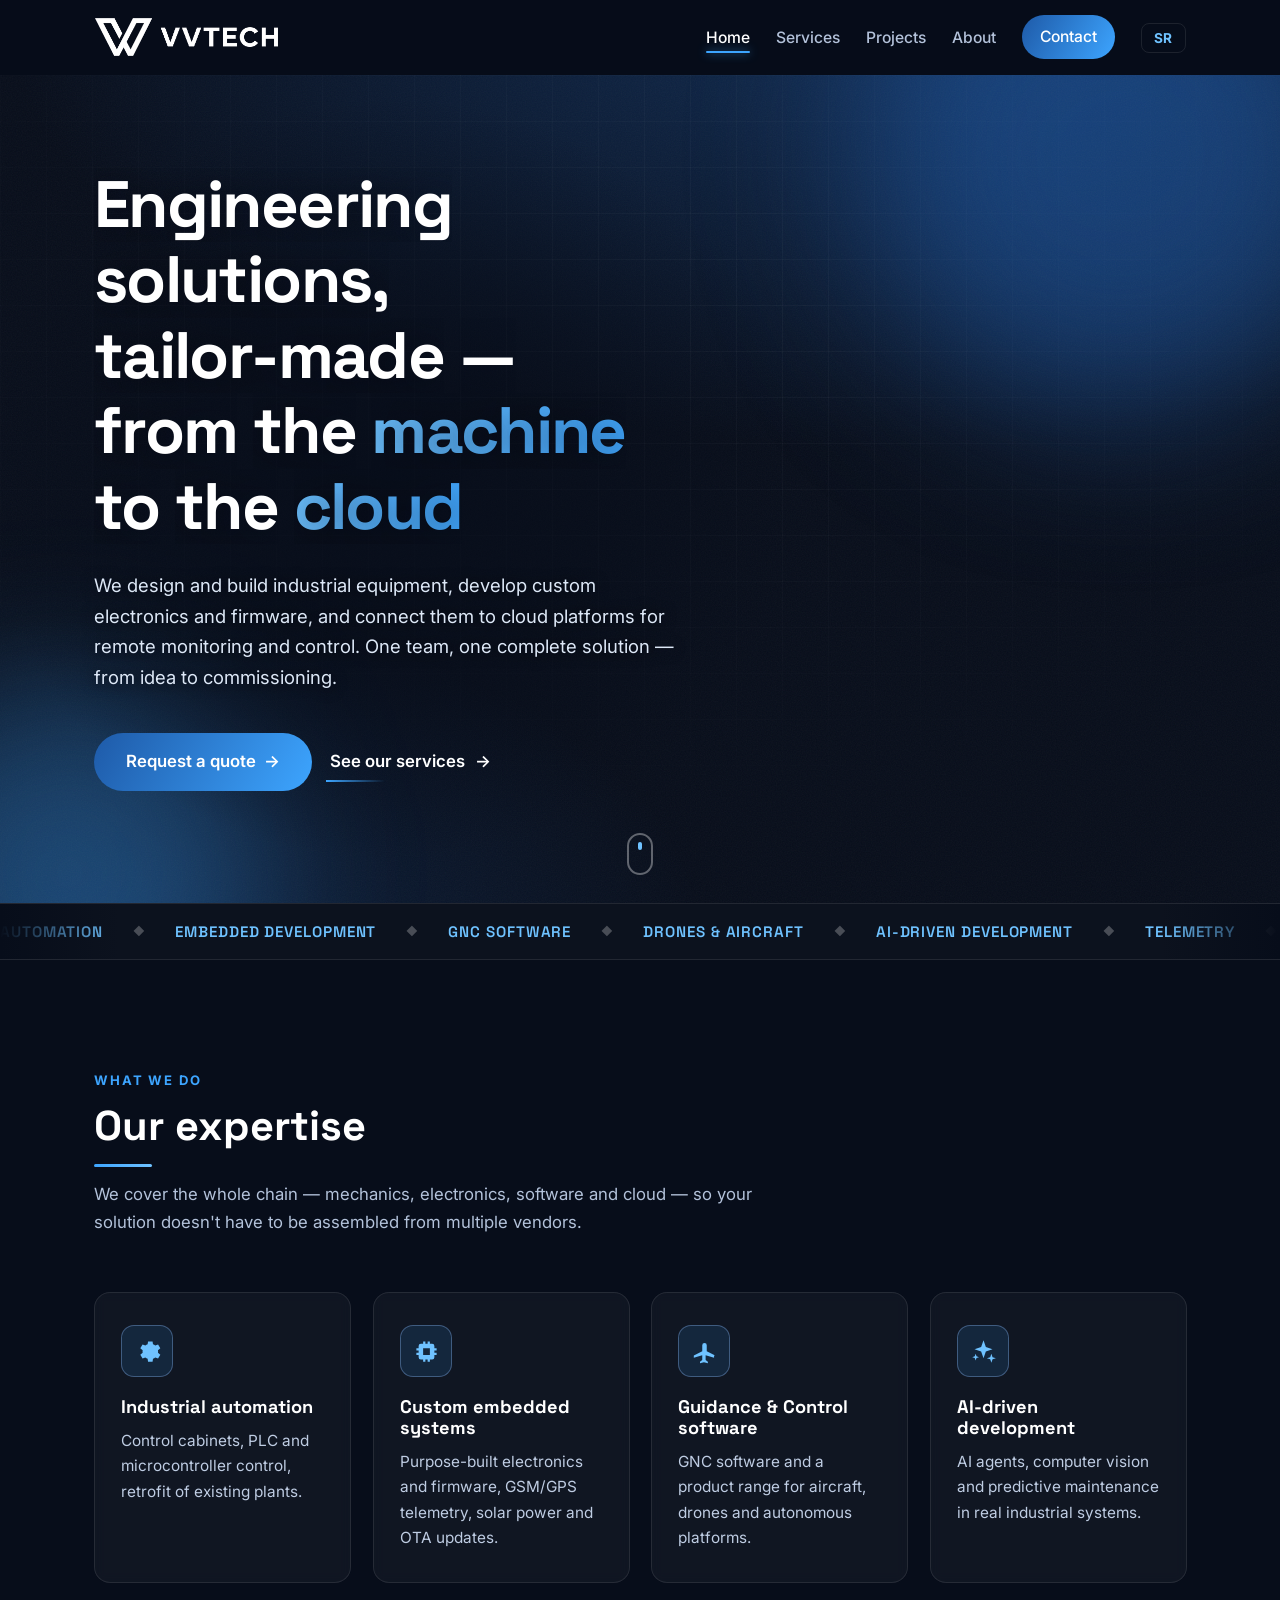
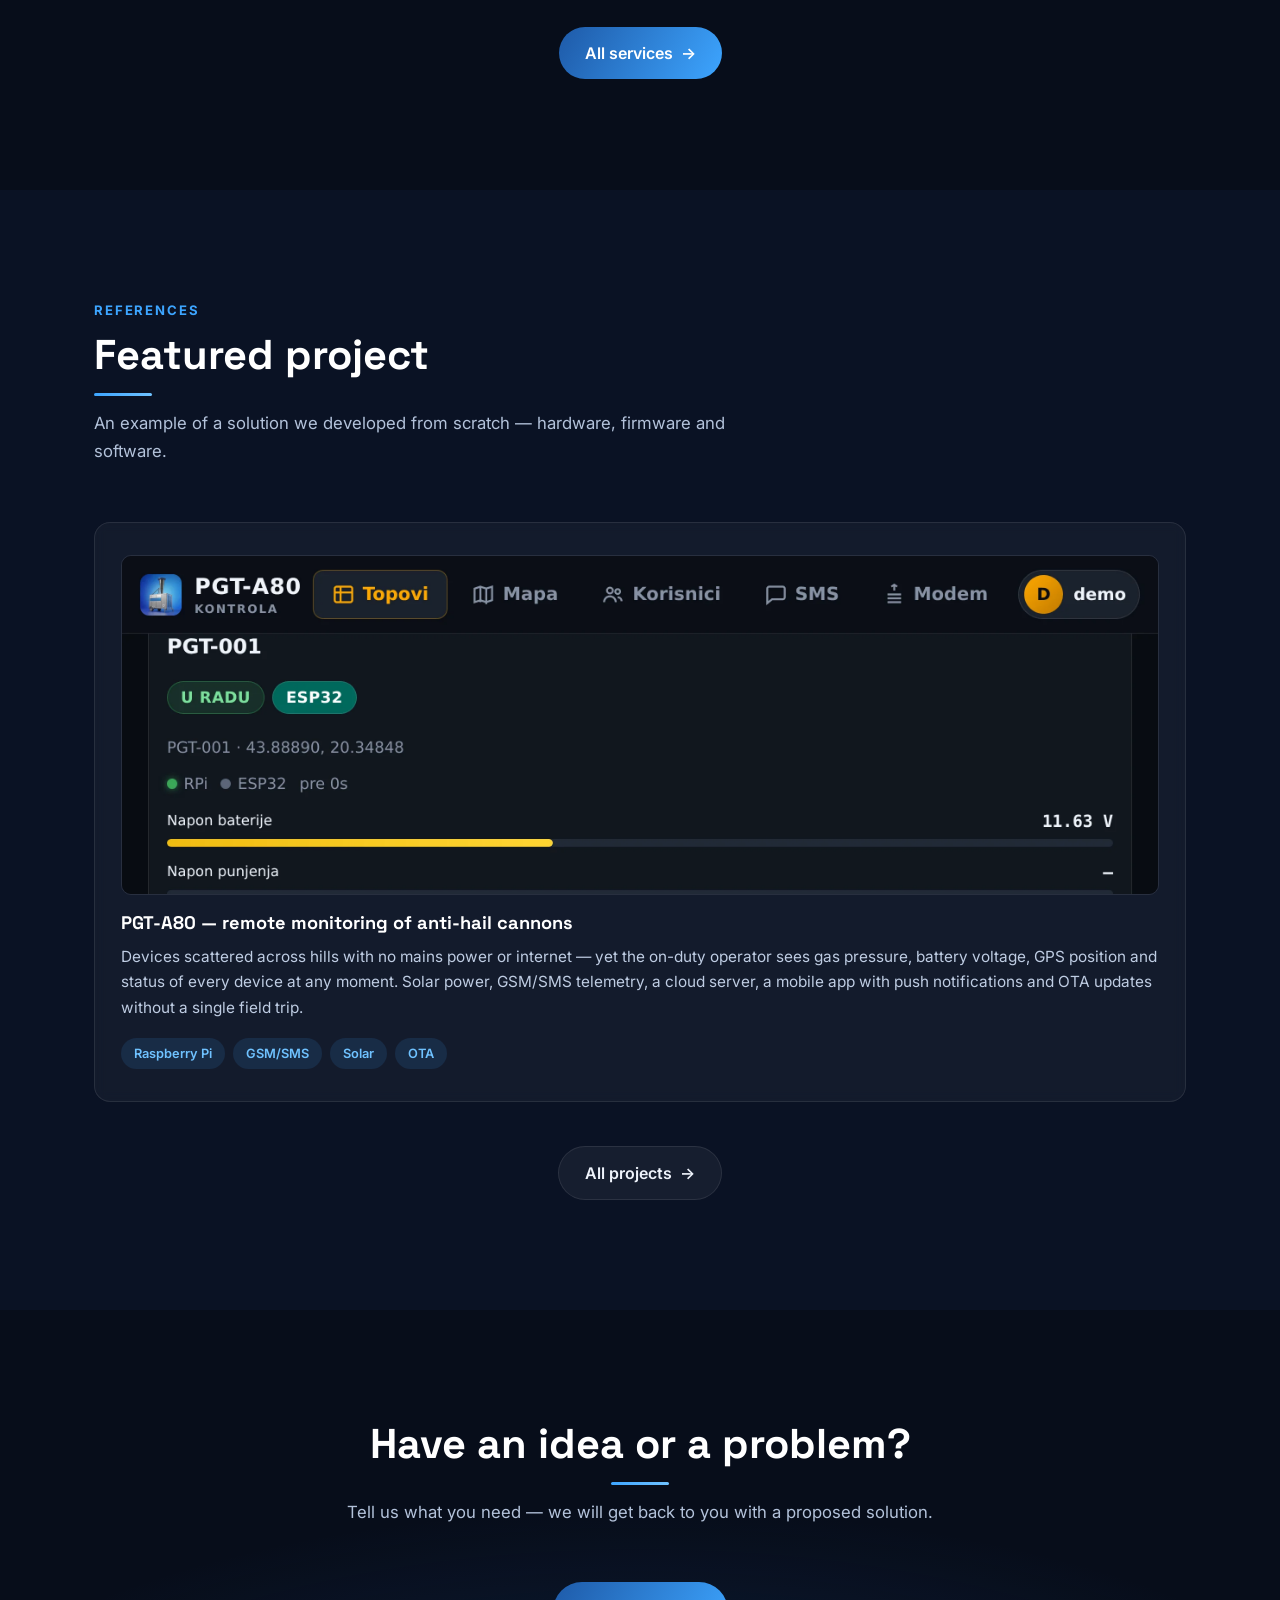
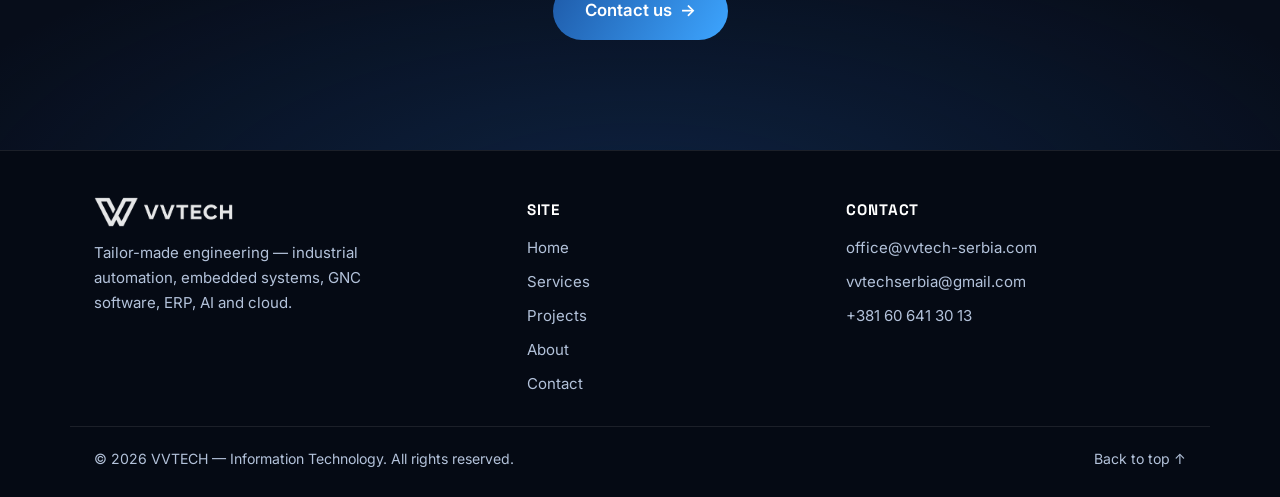
==== commit ee39d07c: "Profesionalni SCADA ekran (ProcessView) i bogatija Grafana tabla za AI projekat Co-Authored-By: Clau" ====
--- a/en/index.html
+++ b/en/index.html
@@ -155,7 +155,7 @@
       <p class="section-sub reveal d-1">An example of a solution we developed from scratch — hardware, firmware and software.</p>
       <div class="grid grid-3">
         <article class="card project reveal">
-          <img class="project-shot" src="../assets/projects/nadzor.webp?v=7" alt="PGT-A80 — remote monitoring of anti-hail cannons — ekran aplikacije" loading="lazy">
+          <img class="project-shot" src="../assets/projects/nadzor.webp?v=8" alt="PGT-A80 — remote monitoring of anti-hail cannons — ekran aplikacije" loading="lazy">
           <h3>PGT-A80 — remote monitoring of anti-hail cannons</h3>
           <p>Devices scattered across hills with no mains power or internet — yet the on-duty operator sees gas pressure, battery voltage, GPS position and status of every device at any moment. Solar power, GSM/SMS telemetry, a cloud server, a mobile app with push notifications and OTA updates without a single field trip.</p>
           <ul class="tags"><li>Raspberry Pi</li><li>GSM/SMS</li><li>Solar</li><li>OTA</li></ul>
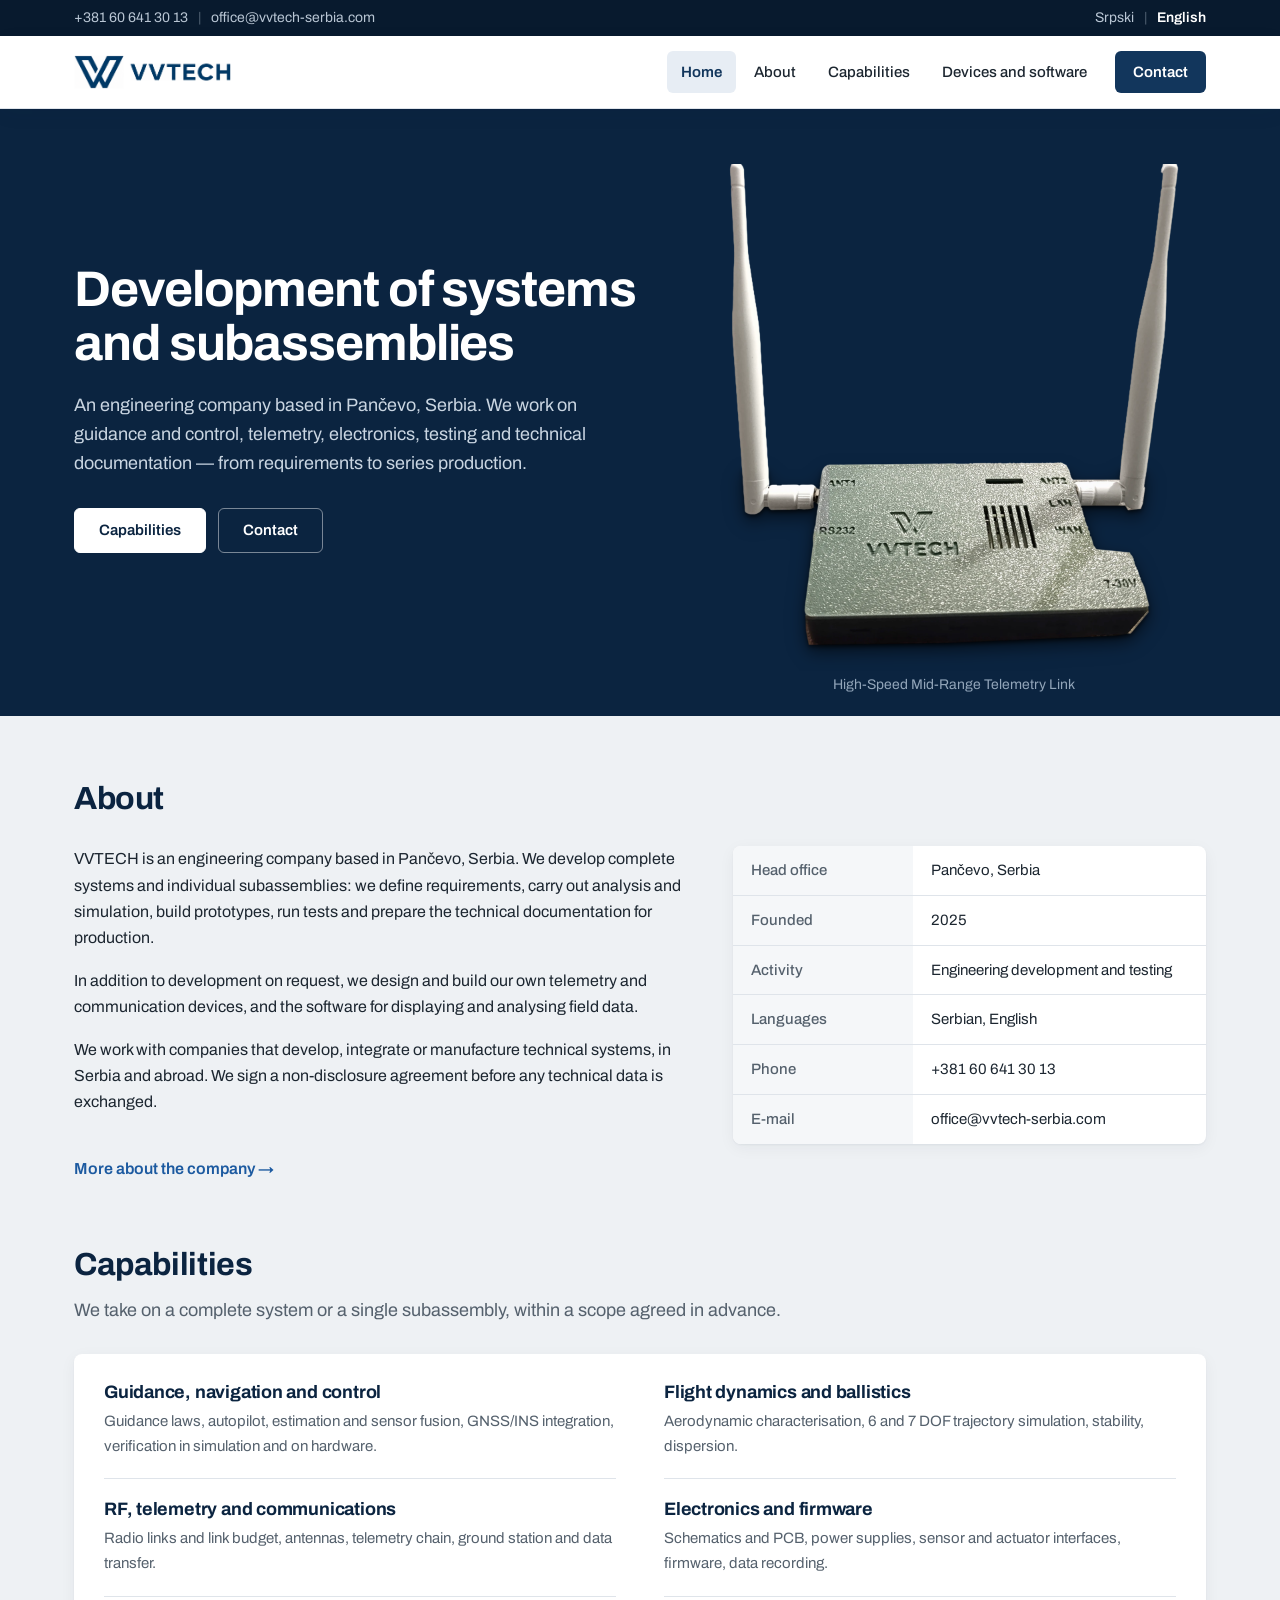
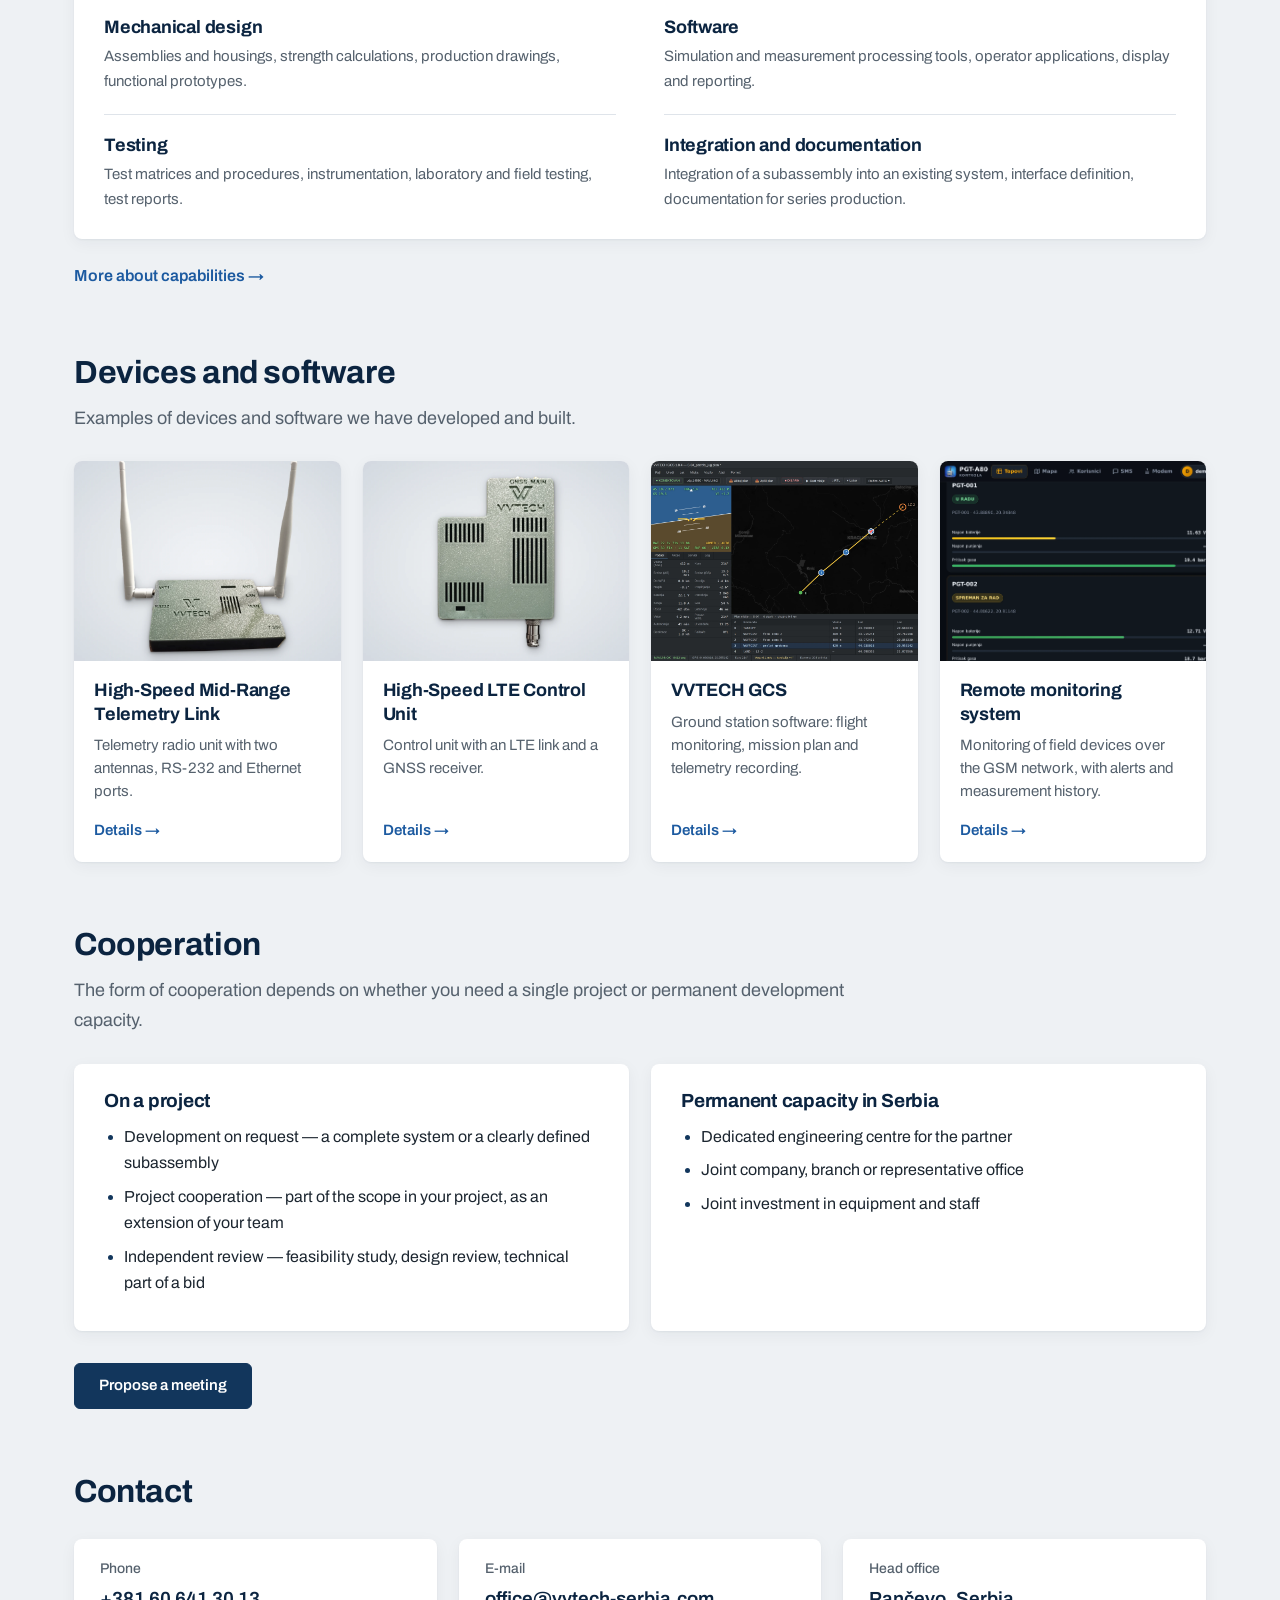
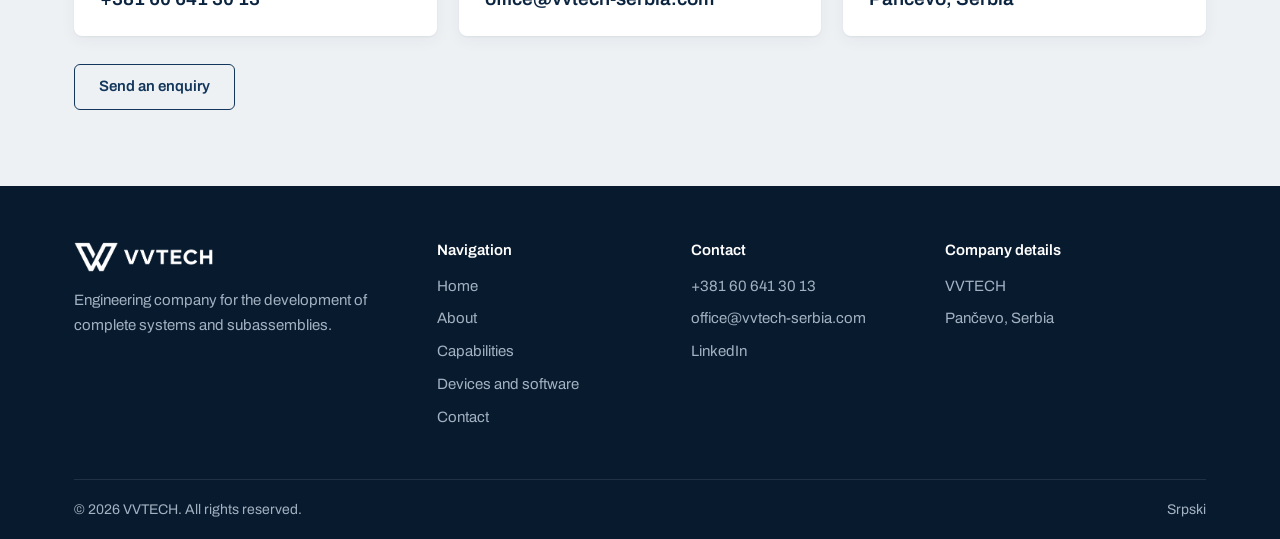
==== commit b1f8f09f: "Novi izgled i sadržaj sajta: razvoj sredstava i podsklopova - svetla tema, novi okvir strana, meni s" ====
--- a/en/index.html
+++ b/en/index.html
@@ -1,216 +1,267 @@
 <!DOCTYPE html>
 <html lang="en">
 <head>
-  <meta charset="UTF-8">
-  <meta name="viewport" content="width=device-width, initial-scale=1.0">
-  <title>VVTECH — Industrial Automation, Embedded Systems & Cloud Solutions | Serbia</title>
-  <meta name="description" content="VVTECH ⚙ Industrial automation, custom embedded systems, GNC (guidance & control) software for aircraft and drones, purpose-built industrial machines, custom ERP, AI and cloud IoT platforms. From idea to commissioning. Serbia.">
-  <meta name="keywords" content="industrial automation, embedded systems, custom electronics, guidance and control, GNC software, drone software, aircraft, UAV, autonomous systems, industrial machines, custom machinery, IoT, remote monitoring, telemetry, GSM, GPS, PLC, cloud software, ERP, custom ERP systems, AI, artificial intelligence, AI agents, AI-driven development, machine learning, computer vision, predictive maintenance, machine retrofit, Serbia, VVTECH">
-  <meta name="author" content="VVTECH">
-  <meta name="robots" content="index, follow">
-  <link rel="canonical" href="https://vvtech-serbia.com/en/">
-  <link rel="alternate" hreflang="sr" href="https://vvtech-serbia.com/">
-  <link rel="alternate" hreflang="en" href="https://vvtech-serbia.com/en/">
-  <link rel="alternate" hreflang="x-default" href="https://vvtech-serbia.com/">
-  <meta property="og:type" content="website">
-  <meta property="og:site_name" content="VVTECH">
-  <meta property="og:title" content="VVTECH — Industrial Automation, Embedded Systems & Cloud Solutions | Serbia">
-  <meta property="og:description" content="VVTECH ⚙ Industrial automation, custom embedded systems, GNC (guidance & control) software for aircraft and drones, purpose-built industrial machines, custom ERP, AI and cloud IoT platforms. From idea to commissioning. Serbia.">
-  <meta property="og:url" content="https://vvtech-serbia.com/en/">
-  <meta property="og:image" content="https://vvtech-serbia.com/assets/og-image.png">
-  <meta property="og:image:width" content="1200">
-  <meta property="og:image:height" content="630">
-  <meta property="og:locale" content="en_US">
-  <meta name="twitter:card" content="summary_large_image">
-  <meta name="twitter:title" content="VVTECH — Industrial Automation, Embedded Systems & Cloud Solutions | Serbia">
-  <meta name="twitter:description" content="VVTECH ⚙ Industrial automation, custom embedded systems, GNC (guidance & control) software for aircraft and drones, purpose-built industrial machines, custom ERP, AI and cloud IoT platforms. From idea to commissioning. Serbia.">
-  <meta name="twitter:image" content="https://vvtech-serbia.com/assets/og-image.png">
-  <link rel="icon" type="image/svg+xml" href="../assets/favicon.svg">
-  <link rel="preconnect" href="https://fonts.googleapis.com">
-  <link rel="preconnect" href="https://fonts.gstatic.com" crossorigin>
-  <link href="https://fonts.googleapis.com/css2?family=Inter:wght@400;500;600&family=Space+Grotesk:wght@500;600;700&display=swap" rel="stylesheet">
-  <link rel="stylesheet" href="../css/style.css?v=10">
-  <script type="application/ld+json">
-  {
-    "@context": "https://schema.org",
-    "@graph": [
-      {
-        "@type": "Organization",
-        "@id": "https://vvtech-serbia.com/#org",
-        "name": "VVTECH",
-        "legalName": "VVTECH — Information Technology",
-        "url": "https://vvtech-serbia.com/",
-        "logo": "https://vvtech-serbia.com/assets/og-image.png",
-        "email": "office@vvtech-serbia.com",
-        "telephone": "+381606413013",
-        "address": { "@type": "PostalAddress", "addressCountry": "RS" },
-        "description": "Industrial automation, custom embedded systems, GNC software for aircraft and drones, purpose-built industrial machines, custom ERP systems, AI and cloud software solutions.",
-        "knowsAbout": ["industrial automation", "embedded systems", "IoT", "telemetry", "industrial machinery", "cloud software", "guidance navigation and control", "GNC software", "drones", "UAV", "ERP systems", "artificial intelligence", "AI agents", "machine learning", "computer vision", "predictive maintenance"]
-      },
-      {
-        "@type": "ProfessionalService",
-        "name": "VVTECH",
-        "url": "https://vvtech-serbia.com/",
-        "email": "office@vvtech-serbia.com",
-        "telephone": "+381606413013",
-        "areaServed": "RS",
-        "priceRange": "$$",
-        "address": { "@type": "PostalAddress", "addressCountry": "RS" }
-      }
-    ]
-  }
-  </script>
+<meta charset="UTF-8">
+<meta name="viewport" content="width=device-width, initial-scale=1.0, viewport-fit=cover">
+<title>VVTECH — development of systems and subassemblies</title>
+<meta name="description" content="VVTECH is an engineering company based in Pančevo, Serbia. Development of complete systems and subassemblies: guidance and control, flight dynamics, telemetry, electronics, testing and technical documentation for production.">
+<meta name="author" content="VVTECH">
+<meta name="robots" content="index, follow">
+<link rel="canonical" href="https://vvtech-serbia.com/en/">
+<link rel="alternate" hreflang="sr" href="https://vvtech-serbia.com/">
+<link rel="alternate" hreflang="en" href="https://vvtech-serbia.com/en/">
+<link rel="alternate" hreflang="x-default" href="https://vvtech-serbia.com/en/">
+<meta property="og:type" content="website">
+<meta property="og:site_name" content="VVTECH">
+<meta property="og:title" content="VVTECH — development of systems and subassemblies">
+<meta property="og:description" content="Engineering company based in Pančevo, Serbia: guidance and control, telemetry, electronics, testing and technical documentation for production.">
+<meta property="og:url" content="https://vvtech-serbia.com/en/">
+<meta property="og:image" content="https://vvtech-serbia.com/assets/og-vvtech.png">
+<meta name="twitter:card" content="summary_large_image">
+<meta name="theme-color" content="#0b2440">
+<link rel="icon" type="image/svg+xml" href="../assets/favicon.svg">
+<link rel="preconnect" href="https://fonts.googleapis.com">
+<link rel="preconnect" href="https://fonts.gstatic.com" crossorigin>
+<link href="https://fonts.googleapis.com/css2?family=Archivo:wght@400;500;600;700&display=swap" rel="stylesheet">
+<link rel="stylesheet" href="../css/style.css?v=14">
 </head>
 <body>
-
-<div class="scroll-progress" aria-hidden="true"></div>
-<a href="#glavno" class="skip-link">Skip to content</a>
-
-<header class="site-header">
-  <nav class="nav container">
-    <a href="../" class="brand" aria-label="VVTECH">
-      <img src="../assets/logo-horizontal-white.png" alt="VVTECH logo" class="brand-logo" width="185" height="40">
-    </a>
-    <button class="nav-toggle" aria-label="Open menu" aria-expanded="false">
-      <span></span><span></span><span></span>
-    </button>
-    <ul class="nav-links">
-      <li><a href="../" class="active">Home</a></li>
-      <li><a href="../services/">Services</a></li>
-      <li><a href="../projects/">Projects</a></li>
-      <li><a href="../about/">About</a></li>
-      <li><a href="../contact/" class="btn btn-small">Contact</a></li>
-      <li class="lang-switch"><a href="../" lang="sr" title="Srpska verzija">SR</a></li>
+<a href="#sadrzaj" class="skip">Skip to content</a>
+
+<div class="topbar">
+  <div class="container">
+    <div>
+      <a href="tel:+381606413013">+381 60 641 30 13</a><span class="sep">|</span><a href="mailto:office@vvtech-serbia.com">office@vvtech-serbia.com</a>
+    </div>
+    <div class="langs">
+      <a href="../" lang="sr">Srpski</a><span class="sep">|</span><a href="./" class="on" lang="en">English</a>
+    </div>
+  </div>
+</div>
+
+<header class="header">
+  <div class="container">
+    <a class="logo" href="./"><img src="../assets/logo-horizontal.png" alt="VVTECH" width="166" height="36"></a>
+    <button class="menu-toggle" type="button" aria-expanded="false" aria-controls="meni">Menu</button>
+    <ul class="menu" id="meni">
+      <li><a href="./" class="active">Home</a></li>
+      <li><a href="about/">About</a></li>
+      <li><a href="services/">Capabilities</a></li>
+      <li><a href="projects/">Devices and software</a></li>
+      <li class="cta"><a href="contact/">Contact</a></li>
     </ul>
-  </nav>
+  </div>
 </header>
 
-<main id="glavno">
-  <section class="hero" id="pocetna">
-    <div class="hero-bg" aria-hidden="true">
-      <span class="blob blob-1"></span>
-      <span class="blob blob-2"></span>
-      <span class="blob blob-3"></span>
-    </div>
-    <canvas id="net" aria-hidden="true"></canvas>
-    <div class="container hero-inner">
-      <h1 class="reveal">Engineering solutions, tailor-made —<br>from the <span class="gradient-text">machine</span> to the <span class="gradient-text">cloud</span></h1>
-      <p class="hero-sub reveal d-1">
-        We design and build industrial equipment, develop custom electronics and firmware,
-        and connect them to cloud platforms for remote monitoring and control.
-        One team, one complete solution — from idea to commissioning.
-      </p>
-      <div class="hero-actions reveal d-2">
-        <a href="contact/" class="btn btn-lg">Request a quote <span class="btn-arrow">→</span></a>
-        <a href="services/" class="link-arrow">See our services <span class="btn-arrow">→</span></a>
-      </div>
-    </div>
-    <div class="scroll-cue" aria-hidden="true"><span></span></div>
-  </section>
-
-  <div class="marquee" aria-hidden="true">
-    <div class="marquee-track">
-      <span>Automation</span><i>◆</i><span>Embedded development</span><i>◆</i><span>GNC software</span><i>◆</i><span>Drones &amp; aircraft</span><i>◆</i><span>AI-driven development</span><i>◆</i><span>Telemetry</span><i>◆</i><span>IoT platforms</span><i>◆</i><span>Custom machinery</span><i>◆</i><span>Custom ERP</span><i>◆</i><span>Retrofit</span><i>◆</i><span>OTA updates</span><i>◆</i>
-      <span>Automation</span><i>◆</i><span>Embedded development</span><i>◆</i><span>GNC software</span><i>◆</i><span>Drones &amp; aircraft</span><i>◆</i><span>AI-driven development</span><i>◆</i><span>Telemetry</span><i>◆</i><span>IoT platforms</span><i>◆</i><span>Custom machinery</span><i>◆</i><span>Custom ERP</span><i>◆</i><span>Retrofit</span><i>◆</i><span>OTA updates</span><i>◆</i>
-    </div>
-  </div>
-
-  <section class="section">
-    <div class="container">
-      <p class="section-label reveal">What we do</p>
-      <h2 class="section-title reveal">Our expertise</h2>
-      <p class="section-sub reveal d-1">We cover the whole chain — mechanics, electronics, software and cloud — so your solution doesn't have to be assembled from multiple vendors.</p>
-      <div class="grid grid-4">
-        <article class="card reveal">
-          <div class="card-icon" aria-hidden="true"><svg viewBox="0 0 24 24"><path d="M12 8a4 4 0 1 0 0 8 4 4 0 0 0 0-8Zm9.4 4a7.4 7.4 0 0 0-.1-1.2l2.1-1.6-2-3.5-2.5 1a7.6 7.6 0 0 0-2-1.2L16.5 3h-4l-.4 2.5a7.6 7.6 0 0 0-2 1.2l-2.5-1-2 3.5 2.1 1.6a7.4 7.4 0 0 0 0 2.4L5.6 14.8l2 3.5 2.5-1a7.6 7.6 0 0 0 2 1.2l.4 2.5h4l.4-2.5a7.6 7.6 0 0 0 2-1.2l2.5 1 2-3.5-2.1-1.6c.07-.4.1-.8.1-1.2Z"/></svg></div>
-          <h3>Industrial automation</h3>
-          <p>Control cabinets, PLC and microcontroller control, retrofit of existing plants.</p>
-        </article>
-        <article class="card reveal d-1">
-          <div class="card-icon" aria-hidden="true"><svg viewBox="0 0 24 24"><path d="M9 3v2H7a2 2 0 0 0-2 2v2H3v2h2v2H3v2h2v2a2 2 0 0 0 2 2h2v2h2v-2h2v2h2v-2h2a2 2 0 0 0 2-2v-2h2v-2h-2v-2h2V9h-2V7a2 2 0 0 0-2-2h-2V3h-2v2h-2V3H9Zm0 6h6v6H9V9Z"/></svg></div>
-          <h3>Custom embedded systems</h3>
-          <p>Purpose-built electronics and firmware, GSM/GPS telemetry, solar power and OTA updates.</p>
-        </article>
-        <article class="card reveal d-2">
-          <div class="card-icon" aria-hidden="true"><svg viewBox="0 0 24 24"><path d="M21.5 15.5 14 11.7V6.5a2 2 0 0 0-4 0v5.2l-7.5 3.8v2l7.5-2.1v4.1l-2 1.5v1.5l3.5-1 3.5 1V21l-2-1.5v-4.1l7.5 2.1v-2Z"/></svg></div>
-          <h3>Guidance &amp; Control software</h3>
-          <p>GNC software and a product range for aircraft, drones and autonomous platforms.</p>
-        </article>
-        <article class="card reveal d-3">
-          <div class="card-icon" aria-hidden="true"><svg viewBox="0 0 24 24"><path d="M12 2 9.9 8.1 4 10l5.9 1.9L12 18l2.1-6.1L20 10l-5.9-1.9L12 2Zm7 12-1.05 3.05L15 18l2.95.95L19 22l1.05-3.05L23 18l-2.95-.95L19 14ZM5 14l-.79 2.29L2 17l2.21.71L5 20l.79-2.29L8 17l-2.21-.71L5 14Z"/></svg></div>
-          <h3>AI-driven development</h3>
-          <p>AI agents, computer vision and predictive maintenance in real industrial systems.</p>
-        </article>
-      </div>
-      <div class="center-cta reveal">
-        <a href="services/" class="btn">All services <span class="btn-arrow">→</span></a>
-      </div>
-    </div>
-  </section>
-
-  <section class="section section-alt">
-    <div class="container">
-      <p class="section-label reveal">References</p>
-      <h2 class="section-title reveal">Featured project</h2>
-      <p class="section-sub reveal d-1">An example of a solution we developed from scratch — hardware, firmware and software.</p>
-      <div class="grid grid-3">
-        <article class="card project reveal">
-          <img class="project-shot" src="../assets/projects/nadzor.webp?v=8" alt="PGT-A80 — remote monitoring of anti-hail cannons — ekran aplikacije" loading="lazy">
-          <h3>PGT-A80 — remote monitoring of anti-hail cannons</h3>
-          <p>Devices scattered across hills with no mains power or internet — yet the on-duty operator sees gas pressure, battery voltage, GPS position and status of every device at any moment. Solar power, GSM/SMS telemetry, a cloud server, a mobile app with push notifications and OTA updates without a single field trip.</p>
-          <ul class="tags"><li>Raspberry Pi</li><li>GSM/SMS</li><li>Solar</li><li>OTA</li></ul>
-        </article>
-      </div>
-      <div class="center-cta reveal">
-        <a href="projects/" class="btn btn-ghost">All projects <span class="btn-arrow">→</span></a>
-      </div>
-    </div>
-  </section>
-
-  <section class="section section-contact">
-    <div class="container contact">
-      <h2 class="section-title reveal">Have an idea or a problem?</h2>
-      <p class="section-sub reveal d-1" style="margin-left:auto;margin-right:auto;">Tell us what you need — we will get back to you with a proposed solution.</p>
-      <div class="contact-cta reveal d-2">
-        <a href="contact/" class="btn btn-lg">Contact us <span class="btn-arrow">→</span></a>
-      </div>
-    </div>
-  </section>
+<main id="sadrzaj">
+
+  <section class="hero">
+    <div class="container">
+      <div class="hero-text">
+        <h1>Development of systems and&nbsp;subassemblies</h1>
+        <p>An engineering company based in Pančevo, Serbia. We work on guidance and control, telemetry,
+          electronics, testing and technical documentation — from requirements to series production.</p>
+        <div class="hero-buttons">
+          <a class="btn" href="services/">Capabilities</a>
+          <a class="btn btn-outline" href="contact/">Contact</a>
+        </div>
+      </div>
+      <figure class="hero-img">
+        <img src="../assets/products/hs-mid-range-telemetry-isecak.webp" alt="VVTECH telemetry device with two antennas" width="1500" height="1522">
+        <figcaption>High-Speed Mid-Range Telemetry Link</figcaption>
+      </figure>
+    </div>
+  </section>
+
+  <section class="section">
+    <div class="container">
+      <h2>About</h2>
+      <div class="two body">
+        <div>
+          <p>VVTECH is an engineering company based in Pančevo, Serbia. We develop complete systems and
+            individual subassemblies: we define requirements, carry out analysis and simulation, build
+            prototypes, run tests and prepare the technical documentation for production.</p>
+          <p>In addition to development on request, we design and build our own telemetry and
+            communication devices, and the software for displaying and analysing field data.</p>
+          <p>We work with companies that develop, integrate or manufacture technical systems, in Serbia
+            and abroad. We sign a non-disclosure agreement before any technical data is exchanged.</p>
+          <a class="more-link" href="about/">More about the company &rarr;</a>
+        </div>
+        <table class="facts">
+          <tr><th>Head office</th><td>Pančevo, Serbia</td></tr>
+          <tr><th>Founded</th><td>2025</td></tr>
+          <tr><th>Activity</th><td>Engineering development and testing</td></tr>
+          <tr><th>Languages</th><td>Serbian, English</td></tr>
+          <tr><th>Phone</th><td>+381 60 641 30 13</td></tr>
+          <tr><th>E-mail</th><td>office@vvtech-serbia.com</td></tr>
+        </table>
+      </div>
+    </div>
+  </section>
+
+  <section class="section">
+    <div class="container">
+      <h2>Capabilities</h2>
+      <p class="intro">We take on a complete system or a single subassembly, within a scope agreed in advance.</p>
+      <div class="areas body">
+        <div class="area">
+          <h3>Guidance, navigation and control</h3>
+          <p>Guidance laws, autopilot, estimation and sensor fusion, GNSS/INS integration, verification in simulation and on hardware.</p>
+        </div>
+        <div class="area">
+          <h3>Flight dynamics and ballistics</h3>
+          <p>Aerodynamic characterisation, 6 and 7 DOF trajectory simulation, stability, dispersion.</p>
+        </div>
+        <div class="area">
+          <h3>RF, telemetry and communications</h3>
+          <p>Radio links and link budget, antennas, telemetry chain, ground station and data transfer.</p>
+        </div>
+        <div class="area">
+          <h3>Electronics and firmware</h3>
+          <p>Schematics and PCB, power supplies, sensor and actuator interfaces, firmware, data recording.</p>
+        </div>
+        <div class="area">
+          <h3>Mechanical design</h3>
+          <p>Assemblies and housings, strength calculations, production drawings, functional prototypes.</p>
+        </div>
+        <div class="area">
+          <h3>Software</h3>
+          <p>Simulation and measurement processing tools, operator applications, display and reporting.</p>
+        </div>
+        <div class="area">
+          <h3>Testing</h3>
+          <p>Test matrices and procedures, instrumentation, laboratory and field testing, test reports.</p>
+        </div>
+        <div class="area">
+          <h3>Integration and documentation</h3>
+          <p>Integration of a subassembly into an existing system, interface definition, documentation for series production.</p>
+        </div>
+      </div>
+      <a class="more-link" href="services/">More about capabilities &rarr;</a>
+    </div>
+  </section>
+
+  <section class="section">
+    <div class="container">
+      <h2>Devices and software</h2>
+      <p class="intro">Examples of devices and software we have developed and built.</p>
+      <div class="tiles body">
+        <a class="tile" href="projects/#telemetry-link">
+          <img class="photo" src="../assets/products/hs-mid-range-telemetry-svetla.webp" alt="High-Speed Mid-Range Telemetry Link" width="1600" height="1200" loading="lazy">
+          <div class="tile-body">
+            <h3>High-Speed Mid-Range Telemetry Link</h3>
+            <p>Telemetry radio unit with two antennas, RS-232 and Ethernet ports.</p>
+            <span class="more">Details &rarr;</span>
+          </div>
+        </a>
+        <a class="tile" href="projects/#lte-control-unit">
+          <img class="photo" src="../assets/products/hs-lte-control-unit-svetla.webp" alt="High-Speed LTE Control Unit" width="1600" height="1200" loading="lazy">
+          <div class="tile-body">
+            <h3>High-Speed LTE Control Unit</h3>
+            <p>Control unit with an LTE link and a GNSS receiver.</p>
+            <span class="more">Details &rarr;</span>
+          </div>
+        </a>
+        <a class="tile" href="projects/#gcs">
+          <img src="../assets/projects/gnc.webp?v=13" alt="VVTECH GCS ground station software" width="2400" height="1500" loading="lazy">
+          <div class="tile-body">
+            <h3>VVTECH GCS</h3>
+            <p>Ground station software: flight monitoring, mission plan and telemetry recording.</p>
+            <span class="more">Details &rarr;</span>
+          </div>
+        </a>
+        <a class="tile" href="projects/#nadzor">
+          <img src="../assets/projects/nadzor.webp?v=14" alt="Remote monitoring application" width="2400" height="1720" loading="lazy">
+          <div class="tile-body">
+            <h3>Remote monitoring system</h3>
+            <p>Monitoring of field devices over the GSM network, with alerts and measurement history.</p>
+            <span class="more">Details &rarr;</span>
+          </div>
+        </a>
+      </div>
+    </div>
+  </section>
+
+  <section class="section">
+    <div class="container">
+      <h2>Cooperation</h2>
+      <p class="intro">The form of cooperation depends on whether you need a single project or permanent
+        development capacity.</p>
+      <div class="lists body">
+        <div>
+          <h3>On a project</h3>
+          <ul>
+            <li>Development on request — a complete system or a clearly defined subassembly</li>
+            <li>Project cooperation — part of the scope in your project, as an extension of your team</li>
+            <li>Independent review — feasibility study, design review, technical part of a bid</li>
+          </ul>
+        </div>
+        <div>
+          <h3>Permanent capacity in Serbia</h3>
+          <ul>
+            <li>Dedicated engineering centre for the partner</li>
+            <li>Joint company, branch or representative office</li>
+            <li>Joint investment in equipment and staff</li>
+          </ul>
+        </div>
+      </div>
+      <a class="btn" href="contact/" style="margin-top:32px">Propose a meeting</a>
+    </div>
+  </section>
+
+  <section class="section">
+    <div class="container">
+      <h2>Contact</h2>
+      <div class="contact-cols body">
+        <div><h3>Phone</h3><p><a href="tel:+381606413013">+381 60 641 30 13</a></p></div>
+        <div><h3>E-mail</h3><p><a href="mailto:office@vvtech-serbia.com">office@vvtech-serbia.com</a></p></div>
+        <div><h3>Head office</h3><p>Pančevo, Serbia</p></div>
+      </div>
+      <a class="btn btn-outline" href="contact/" style="margin-top:28px">Send an enquiry</a>
+    </div>
+  </section>
+
 </main>
 
-<footer class="site-footer">
-  <div class="container footer-grid">
-    <div class="footer-col footer-brand">
-      <img src="../assets/logo-horizontal-white.png" alt="VVTECH" class="footer-logo" width="139" height="30">
-      <p>Tailor-made engineering — industrial automation, embedded systems, GNC software, ERP, AI and cloud.</p>
-    </div>
-    <nav class="footer-col" aria-label="Site">
-      <h4>Site</h4>
-      <ul>
-        <li><a href="../">Home</a></li>
-        <li><a href="../services/">Services</a></li>
-        <li><a href="../projects/">Projects</a></li>
-        <li><a href="../about/">About</a></li>
-        <li><a href="../contact/">Contact</a></li>
-      </ul>
-    </nav>
-    <div class="footer-col">
-      <h4>Contact</h4>
-      <ul>
-        <li><a href="mailto:office@vvtech-serbia.com">office@vvtech-serbia.com</a></li>
-        <li><a href="mailto:vvtechserbia@gmail.com">vvtechserbia@gmail.com</a></li>
-        <li><a href="tel:+381606413013">+381 60 641 30 13</a></li>
-      </ul>
-    </div>
-  </div>
-  <div class="container footer-bottom">
-    <span>© <span id="year"></span> VVTECH — Information Technology. All rights reserved.</span>
-    <a href="#" class="to-top-link">Back to top ↑</a>
+<footer class="footer">
+  <div class="container">
+    <div class="cols">
+      <div>
+        <img src="../assets/logo-horizontal-white.png" alt="VVTECH" width="139" height="30">
+        <p>Engineering company for the development of complete systems and subassemblies.</p>
+      </div>
+      <div>
+        <h4>Navigation</h4>
+        <ul>
+          <li><a href="./">Home</a></li>
+          <li><a href="about/">About</a></li>
+          <li><a href="services/">Capabilities</a></li>
+          <li><a href="projects/">Devices and software</a></li>
+          <li><a href="contact/">Contact</a></li>
+        </ul>
+      </div>
+      <div>
+        <h4>Contact</h4>
+        <ul>
+          <li><a href="tel:+381606413013">+381 60 641 30 13</a></li>
+          <li><a href="mailto:office@vvtech-serbia.com">office@vvtech-serbia.com</a></li>
+          <li><a href="https://www.linkedin.com/company/vvtech-serbia/">LinkedIn</a></li>
+        </ul>
+      </div>
+      <div>
+        <h4>Company details</h4>
+        <ul>
+          <li>VVTECH</li>
+          <li>Pančevo, Serbia</li>
+        </ul>
+      </div>
+    </div>
+    <div class="bottom">
+      <span>&copy; <span id="year">2026</span> VVTECH. All rights reserved.</span>
+      <span><a href="../" lang="sr">Srpski</a></span>
+    </div>
   </div>
 </footer>
-
-<button class="to-top" aria-label="Back to top" title="Back to top">↑</button>
-
-<script src="../js/main.js?v=10"></script>
+<script src="../js/main.js?v=14"></script>
 </body>
 </html>
--- a/css/style.css
+++ b/css/style.css
@@ -1,1150 +1,276 @@
-/* ============ VVTECH — stilovi (dark premium) ============ */
+/* VVTECH — vvtech-serbia.com */
 
 :root {
-  --bg: #070d1a;
-  --bg-alt: #0a1224;
-  --surface: rgba(255, 255, 255, 0.04);
-  --surface-hover: rgba(255, 255, 255, 0.07);
-  --border: rgba(255, 255, 255, 0.09);
-  --border-strong: rgba(143, 192, 255, 0.35);
-  --text: #eef3fb;
-  --text-dim: #b3c2da;
-  --navy: #143c74;
-  --navy-deep: #0a2143;
-  --accent: #3da5ff;
-  --accent-2: #6fc2ff;
-  --accent-deep: #1e5aa8;
-  --accent-soft: rgba(61, 165, 255, 0.12);
-  --glow: 0 0 40px rgba(61, 165, 255, 0.25);
-  --radius: 16px;
-  --container: 1140px;
-  --font-head: "Space Grotesk", system-ui, sans-serif;
-  --font-body: "Inter", system-ui, -apple-system, "Segoe UI", Roboto, sans-serif;
-}
-
-* { margin: 0; padding: 0; box-sizing: border-box; }
-
-html { scroll-behavior: smooth; }
+  --navy: #12365c;
+  --navy-dark: #0b2440;
+  --navy-deep: #081a2e;
+  --text: #1c2630;
+  --muted: #55616d;
+  --line: #dfe4ea;
+  --bg: #eef1f4;
+  --cell: #f5f7f9;
+  --link: #1c5aa0;
+  --radius: 8px;
+  --shadow: 0 1px 2px rgba(11, 36, 64, 0.05), 0 4px 16px rgba(11, 36, 64, 0.05);
+  --shadow-hover: 0 2px 4px rgba(11, 36, 64, 0.06), 0 10px 28px rgba(11, 36, 64, 0.10);
+  --font: "Archivo", "Segoe UI", Arial, Helvetica, sans-serif;
+}
+
+* { box-sizing: border-box; }
+
+html { -webkit-text-size-adjust: 100%; scroll-behavior: smooth; }
 
 body {
-  font-family: var(--font-body);
+  margin: 0;
+  font-family: var(--font);
+  font-size: 16px;
+  line-height: 1.65;
+  color: var(--text);
   background: var(--bg);
-  color: var(--text);
-  line-height: 1.65;
   -webkit-font-smoothing: antialiased;
-  overflow-x: hidden;
-  animation: page-in 0.5s ease;
-}
-
-@keyframes page-in { from { opacity: 0; } }
-
-h1, h2, h3 { font-family: var(--font-head); line-height: 1.15; }
-
-img { max-width: 100%; display: block; }
-
-::selection { background: rgba(61, 165, 255, 0.35); }
+}
+
+img { max-width: 100%; height: auto; display: block; }
+a { color: var(--link); }
+p { margin: 0 0 1em; }
+p:last-child { margin-bottom: 0; }
+
+h1, h2, h3, h4 { margin: 0; font-weight: 700; line-height: 1.18; color: var(--navy-dark); letter-spacing: -0.012em; }
 
 .container {
-  max-width: var(--container);
+  max-width: 1180px;
   margin: 0 auto;
-  padding: 0 24px;
-}
-
-.skip-link {
-  position: absolute;
-  left: -9999px;
-  background: var(--accent-deep);
-  color: #fff;
-  padding: 10px 18px;
-  border-radius: 8px;
-  z-index: 999;
-}
-.skip-link:focus { left: 12px; top: 12px; }
-
-/* ============ Scroll progres traka ============ */
-
-.scroll-progress {
-  position: fixed;
-  top: 0;
-  left: 0;
-  height: 3px;
-  width: 0;
-  background: linear-gradient(90deg, var(--accent-deep), var(--accent), var(--accent-2));
-  z-index: 200;
-  box-shadow: 0 0 12px rgba(61, 165, 255, 0.7);
-}
-
-/* ============ Reveal animacije (skrol) ============ */
-
-.reveal {
-  opacity: 0;
-  transform: translateY(30px);
-  transition: opacity 0.75s ease, transform 0.75s cubic-bezier(0.22, 1, 0.36, 1);
-  will-change: opacity, transform;
-}
-
-.reveal.in { opacity: 1; transform: none; }
-
-.d-1 { transition-delay: 0.1s; }
-.d-2 { transition-delay: 0.2s; }
-.d-3 { transition-delay: 0.3s; }
-.d-4 { transition-delay: 0.4s; }
-
-/* Animacije rade uvek — namerno ne reagujemo na prefers-reduced-motion
-   (stednja baterije na telefonu je gasila globus i marquee traku). */
-
-/* ============ Header / navigacija ============ */
-
-.site-header {
-  position: sticky;
-  top: 0;
-  z-index: 100;
-  background: rgba(7, 13, 26, 0.72);
-  backdrop-filter: blur(14px);
-  border-bottom: 1px solid transparent;
-  transition: border-color 0.3s, background 0.3s;
-}
-
-.site-header.scrolled {
-  border-bottom-color: var(--border);
-  background: rgba(7, 13, 26, 0.9);
-}
-
-.nav {
-  display: flex;
-  align-items: center;
-  justify-content: space-between;
-  height: 74px;
-}
-
-.brand-logo { height: 40px; width: auto; }
-
-.nav-links {
-  display: flex;
-  align-items: center;
-  gap: 26px;
-  list-style: none;
-}
-
-.nav-links a {
-  color: var(--text-dim);
-  text-decoration: none;
-  font-weight: 500;
-  font-size: 0.98rem;
-  transition: color 0.2s;
-  position: relative;
-}
-
-.nav-links > li > a:not(.btn)::after {
-  content: "";
-  position: absolute;
-  left: 0;
-  bottom: -6px;
-  width: 100%;
-  height: 2px;
-  background: var(--accent);
-  border-radius: 2px;
-  transform: scaleX(0);
-  transform-origin: left;
-  transition: transform 0.25s ease;
-  box-shadow: 0 0 10px rgba(61, 165, 255, 0.8);
-}
-
-.nav-links > li > a:not(.btn):hover::after { transform: scaleX(1); }
-
-.nav-links a:hover { color: #fff; }
-
-.nav-links > li > a.active:not(.btn) { color: #fff; }
-.nav-links > li > a.active:not(.btn)::after { transform: scaleX(1); }
-
-.lang-switch a {
-  border: 1px solid var(--border);
-  border-radius: 8px;
-  padding: 6px 12px;
-  font-size: 0.85rem;
-  font-weight: 700;
-  letter-spacing: 0.04em;
-  color: var(--accent-2);
-}
-.lang-switch a::after { display: none; }
-.lang-switch a:hover { background: var(--accent-soft); border-color: var(--border-strong); }
-
-.nav-toggle {
-  display: none;
-  background: none;
-  border: 0;
-  cursor: pointer;
-  padding: 8px;
-}
-
-.nav-toggle span {
-  display: block;
-  width: 24px;
-  height: 2px;
-  background: var(--text);
-  margin: 5px 0;
-  transition: transform 0.2s, opacity 0.2s;
-}
-
-/* ============ Dugmad ============ */
+  padding-left: max(24px, env(safe-area-inset-left, 0px));
+  padding-right: max(24px, env(safe-area-inset-right, 0px));
+}
+
+.skip { position: absolute; left: -9999px; top: 0; background: #fff; color: var(--navy); padding: 10px 14px; z-index: 100; }
+.skip:focus { left: 0; }
+
+a:focus-visible, button:focus-visible, input:focus-visible, textarea:focus-visible {
+  outline: 2px solid var(--link);
+  outline-offset: 2px;
+}
+
+/* ---------- gornja traka ---------- */
+
+.topbar { background: var(--navy-deep); color: #b9c6d4; font-size: 14px; }
+.topbar .container { display: flex; justify-content: space-between; align-items: center; gap: 6px 20px; min-height: 36px; flex-wrap: wrap; }
+.topbar a { color: #b9c6d4; text-decoration: none; transition: color .15s; }
+.topbar a:hover { color: #fff; }
+.topbar .sep { margin: 0 10px; opacity: 0.4; }
+.topbar .langs a.on { color: #fff; font-weight: 600; }
+
+/* ---------- zaglavlje ---------- */
+
+.header { background: #fff; position: sticky; top: 0; z-index: 50; box-shadow: 0 1px 0 var(--line), 0 6px 20px rgba(11, 36, 64, 0.05); }
+.header .container { display: flex; align-items: center; justify-content: space-between; gap: 24px; min-height: 72px; }
+.logo { display: block; line-height: 0; }
+.logo img { height: 34px; width: auto; }
+
+.menu { display: flex; align-items: center; gap: 4px; list-style: none; margin: 0; padding: 0; }
+.menu a {
+  display: block; padding: 9px 14px; border-radius: 6px;
+  color: var(--text); text-decoration: none; font-weight: 500; font-size: 15px;
+  transition: background-color .15s, color .15s;
+}
+.menu a:hover { background: var(--bg); color: var(--navy-dark); }
+.menu a.active { color: var(--navy); font-weight: 600; background: #e7edf4; }
+.menu .cta { margin-left: 10px; }
+.menu .cta a { background: var(--navy); color: #fff; padding: 9px 18px; font-weight: 600; }
+.menu .cta a:hover, .menu .cta a.active { background: var(--navy-dark); color: #fff; }
+
+.menu-toggle {
+  display: none; background: #fff; border: 1px solid var(--line); border-radius: 6px;
+  padding: 9px 14px; font: 500 15px var(--font); color: var(--navy-dark); cursor: pointer;
+}
+
+/* ---------- dugmad ---------- */
 
 .btn {
-  display: inline-flex;
-  align-items: center;
-  gap: 8px;
-  background: linear-gradient(120deg, var(--accent-deep), var(--accent));
-  color: #fff;
-  padding: 13px 26px;
-  border-radius: 999px;
-  text-decoration: none;
-  font-weight: 600;
-  position: relative;
-  overflow: hidden;
-  border: 0;
-  transition: transform 0.2s, box-shadow 0.25s, filter 0.25s;
-}
-
-.btn::before {
-  content: "";
-  position: absolute;
-  top: 0;
-  left: -80%;
-  width: 60%;
-  height: 100%;
-  background: linear-gradient(105deg, transparent, rgba(255, 255, 255, 0.35), transparent);
-  transform: skewX(-20deg);
-  transition: left 0.55s ease;
-}
-
-.btn:hover {
-  transform: translateY(-2px);
-  box-shadow: 0 14px 34px rgba(61, 165, 255, 0.35);
-  filter: brightness(1.1);
-}
-.btn:hover::before { left: 120%; }
-
-.btn-arrow { transition: transform 0.25s; }
-.btn:hover .btn-arrow { transform: translateX(4px); }
-
-.btn-lg { padding: 15px 32px; font-size: 1.05rem; }
-
-.btn-ghost {
-  background: rgba(255, 255, 255, 0.05);
-  border: 1px solid var(--border);
-  color: var(--text);
-  box-shadow: none;
-}
-.btn-ghost:hover { background: rgba(255, 255, 255, 0.1); border-color: var(--border-strong); box-shadow: none; }
-
-.btn-small { padding: 9px 18px; color: #fff !important; }
-
-/* ============ Hero ============ */
-
-.hero {
-  position: relative;
-  min-height: 92vh;
-  display: flex;
-  align-items: center;
-  padding: 90px 0 110px;
-  overflow: hidden;
-  color: #fff;
-}
-
-.hero > .container { width: 100%; }
-
-.hero {
-  background:
-    radial-gradient(ellipse 70% 55% at 70% -10%, rgba(30, 90, 168, 0.4), transparent),
-    radial-gradient(ellipse 45% 40% at 10% 105%, rgba(30, 90, 168, 0.25), transparent),
-    var(--bg);
-}
-
-#net {
-  position: absolute;
-  inset: 0;
-  width: 100%;
-  height: 100%;
-  display: block;
-}
-
-.hero::before {
-  content: "";
-  position: absolute;
-  inset: 0;
-  background-image:
-    linear-gradient(rgba(255, 255, 255, 0.04) 1px, transparent 1px),
-    linear-gradient(90deg, rgba(255, 255, 255, 0.04) 1px, transparent 1px);
-  background-size: 46px 46px;
-  mask-image: radial-gradient(ellipse 75% 65% at 50% 30%, #000, transparent);
-  pointer-events: none;
-}
-
-.hero-bg { position: absolute; inset: 0; overflow: hidden; pointer-events: none; }
-
-.blob {
-  position: absolute;
-  border-radius: 50%;
-  filter: blur(80px);
-}
-
-.blob-1 {
-  width: 520px; height: 520px;
-  background: rgba(30, 90, 168, 0.55);
-  top: -180px; right: -100px;
-  animation: float-a 11s ease-in-out infinite;
-}
-
-.blob-2 {
-  width: 380px; height: 380px;
-  background: rgba(61, 165, 255, 0.3);
-  bottom: -160px; left: -120px;
-  animation: float-b 14s ease-in-out infinite;
-}
-
-.blob-3 { display: none; }
-
-@keyframes float-a {
-  0%, 100% { transform: translate(0, 0) scale(1); }
-  50% { transform: translate(-38px, 32px) scale(1.08); }
-}
-
-@keyframes float-b {
-  0%, 100% { transform: translate(0, 0) scale(1); }
-  50% { transform: translate(42px, -28px) scale(0.94); }
-}
-
-.hero-inner { position: relative; max-width: 640px; z-index: 2; }
-
-/* tamni oreol iza hero teksta — odvaja slova od globusa i zvezda */
-.hero-inner::before {
-  content: "";
-  position: absolute;
-  inset: -70px -90px;
-  background: radial-gradient(closest-side, rgba(7, 13, 26, 0.78), rgba(7, 13, 26, 0.45) 55%, transparent);
-  z-index: -1;
-  pointer-events: none;
-}
-
-/* na desktopu desna polovina pripada globusu — poravnaj tekst uz levu
-   ivicu kao ostale .container sekcije (element nosi obe klase pa bi ga
-   margin:auto centrirao) */
-@media (min-width: 901px) {
-  .hero .hero-inner {
-    margin-left: max(24px, calc((100% - var(--container)) / 2));
-    margin-right: 0;
-  }
-  .hero h1 { font-size: clamp(2.2rem, 4.4vw, 3.6rem); }
-}
-
-.hero h1 {
-  font-size: clamp(2.4rem, 5.8vw, 4.1rem);
-  font-weight: 700;
-  letter-spacing: -0.025em;
-  margin-bottom: 26px;
-  text-shadow: 0 4px 40px rgba(7, 13, 26, 0.6);
-}
-
-/* naslov se otkriva reč po reč (JS umotava reči u .w spanove) */
-.hero h1 .w { display: inline-block; overflow: hidden; vertical-align: bottom; }
-.hero h1 .w > span {
-  display: inline-block;
-  transform: translateY(112%);
-  transition: transform 0.75s cubic-bezier(0.22, 1, 0.36, 1);
-}
-.hero h1.words-in .w > span { transform: none; }
-
-/* sekundarna akcija — tekst-link sa animiranom linijom (ne pill) */
-.link-arrow {
-  display: inline-flex;
-  align-items: center;
-  gap: 10px;
-  color: #fff;
-  text-decoration: none;
-  font-weight: 600;
-  font-size: 1.05rem;
-  padding: 15px 4px;
-  position: relative;
-}
-
-.link-arrow::after {
-  content: "";
-  position: absolute;
-  left: 0;
-  bottom: 9px;
-  height: 2px;
-  width: 100%;
-  background: linear-gradient(90deg, var(--accent), transparent);
-  transform: scaleX(0.35);
-  transform-origin: left;
-  transition: transform 0.3s ease;
-}
-
-.link-arrow:hover::after { transform: scaleX(1); }
-.link-arrow .btn-arrow { transition: transform 0.25s; }
-.link-arrow:hover .btn-arrow { transform: translateX(5px); }
-
-/* zrnasta tekstura preko hero-a — filmski ton umesto sterilnog gradijenta */
-.hero-bg::after {
-  content: "";
-  position: absolute;
-  inset: 0;
-  background-image: url('data:image/svg+xml;utf8,<svg xmlns="http://www.w3.org/2000/svg" width="240" height="240"><filter id="n"><feTurbulence type="fractalNoise" baseFrequency="0.8" numOctaves="2" stitchTiles="stitch"/></filter><rect width="240" height="240" filter="url(%23n)"/></svg>');
-  opacity: 0.05;
-  pointer-events: none;
-}
-
-.gradient-text {
-  background: linear-gradient(92deg, #6fc2ff, #3da5ff 55%, #a8dcff);
-  background-size: 200% 100%;
-  -webkit-background-clip: text;
-  background-clip: text;
-  color: transparent;
-  animation: gradient-slide 5s ease-in-out infinite;
-}
-
-@keyframes gradient-slide {
-  0%, 100% { background-position: 0% 50%; }
-  50% { background-position: 100% 50%; }
-}
-
-.hero-sub {
-  color: #dde8f7;
-  font-size: 1.16rem;
-  max-width: 680px;
-  margin-bottom: 40px;
-  text-shadow: 0 1px 14px rgba(7, 13, 26, 0.9);
-}
-
-.hero-actions { display: flex; gap: 14px; flex-wrap: wrap; }
-
-.scroll-cue {
-  position: absolute;
-  left: 50%;
-  bottom: 28px;
-  transform: translateX(-50%);
-  width: 26px; height: 42px;
-  border: 2px solid rgba(255, 255, 255, 0.35);
-  border-radius: 14px;
-  display: block;
-  z-index: 2;
-}
-
-.scroll-cue span {
-  position: absolute;
-  left: 50%;
-  top: 7px;
-  width: 4px; height: 8px;
-  margin-left: -2px;
-  border-radius: 3px;
-  background: var(--accent-2);
-  animation: cue 1.8s ease-in-out infinite;
-}
-
-@keyframes cue {
-  0% { transform: translateY(0); opacity: 1; }
-  70% { transform: translateY(14px); opacity: 0; }
-  100% { transform: translateY(0); opacity: 0; }
-}
-
-/* ============ Marquee traka ============ */
-
-.marquee {
-  background: rgba(255, 255, 255, 0.02);
-  border-top: 1px solid var(--border);
-  border-bottom: 1px solid var(--border);
-  overflow: hidden;
-  padding: 15px 0;
-  position: relative;
-}
-
-.marquee::before,
-.marquee::after {
-  content: "";
-  position: absolute;
-  top: 0; bottom: 0;
-  width: 120px;
-  z-index: 1;
-  pointer-events: none;
-}
-.marquee::before { left: 0; background: linear-gradient(90deg, var(--bg), transparent); }
-.marquee::after { right: 0; background: linear-gradient(-90deg, var(--bg), transparent); }
-
-.marquee-track {
-  display: flex;
-  align-items: center;
-  gap: 30px;
-  width: max-content;
-  animation: marquee 30s linear infinite;
-}
-
-/* pauza na hover samo tamo gde hover stvarno postoji (mis) —
-   na touch ekranu tap "zaglavi" :hover i traka stane */
-@media (hover: hover) and (pointer: fine) {
-  .marquee:hover .marquee-track { animation-play-state: paused; }
-}
-
-.marquee-track span {
-  color: var(--accent-2);
-  font-family: var(--font-head);
-  font-weight: 600;
-  font-size: 0.95rem;
-  letter-spacing: 0.06em;
-  text-transform: uppercase;
-  white-space: nowrap;
-}
-
-.marquee-track i { color: rgba(255, 255, 255, 0.25); font-style: normal; font-size: 0.7rem; }
-
-@keyframes marquee {
-  from { transform: translateX(0); }
-  to { transform: translateX(-50%); }
-}
-
-/* ============ Sekcije ============ */
-
-.section { padding: 110px 0; position: relative; }
-
-.section-alt { background: var(--bg-alt); }
-
-.section-label {
-  color: var(--accent);
-  font-weight: 700;
-  font-size: 0.82rem;
-  letter-spacing: 0.14em;
-  text-transform: uppercase;
-  margin-bottom: 10px;
-}
-
-.section-title {
-  font-size: clamp(1.8rem, 3.4vw, 2.6rem);
-  font-weight: 700;
-  margin-bottom: 14px;
-  color: #fff;
-}
-
-/* animirana akcentna linija ispod naslova sekcija */
-.section-title.reveal::after {
-  content: "";
-  display: block;
-  width: 58px;
-  height: 3px;
-  margin-top: 14px;
-  border-radius: 2px;
-  background: linear-gradient(90deg, var(--accent), var(--accent-2));
-  transform: scaleX(0);
-  transform-origin: left;
-  transition: transform 0.6s 0.3s cubic-bezier(0.22, 1, 0.36, 1);
-}
-
-.section-title.reveal.in::after { transform: scaleX(1); }
-
-.contact .section-title.reveal::after { margin-left: auto; margin-right: auto; transform-origin: center; }
-
-/* ikonica kartice "iskoci" pri otkrivanju */
-.card.reveal.in .card-icon { animation: icon-pop 0.65s cubic-bezier(0.34, 1.56, 0.64, 1) both; }
-
-@keyframes icon-pop {
-  from { transform: scale(0.4) rotate(-8deg); opacity: 0; }
-  to { transform: scale(1) rotate(0); opacity: 1; }
-}
-
-.section-sub {
-  color: var(--text-dim);
-  max-width: 660px;
-  margin-bottom: 56px;
-  font-size: 1.05rem;
-}
-
-/* zaglavlje podstranice — h1 umesto h2, malo vise prostora gore */
-.page-head { padding-top: 90px; }
-.page-head h1.section-title { font-size: clamp(2.1rem, 4.2vw, 3.1rem); }
-
-.center-cta { text-align: center; margin-top: 44px; }
-
-.section-dark {
-  background:
-    radial-gradient(ellipse 55% 50% at 85% 0%, rgba(30, 90, 168, 0.3), transparent),
-    var(--bg-alt);
-}
-
-.section-dark .section-title { color: #fff; }
-
-/* ============ Kartice ============ */
-
-.grid { display: grid; gap: 22px; }
-
-.grid-4 { grid-template-columns: repeat(4, 1fr); }
-.grid-3 { grid-template-columns: repeat(3, 1fr); }
-.grid-2 { grid-template-columns: repeat(2, 1fr); max-width: 980px; }
-
-/* blokovi oblasti na stranici Projekti — gusci ritam */
-.area-block { padding: 56px 0; }
-.area-block .section-title { font-size: 1.45rem; margin-bottom: 26px; }
-
-/* usamljena kartica u zadnjem redu — centriraj je */
-@media (min-width: 981px) {
-  .grid-3 > .card-solo:nth-child(3n + 1):last-child { grid-column: 2; }
-}
-
-/* jedina kartica u gridu (teaser na pocetnoj) — cela sirina */
-.grid-3 > .card:only-child { grid-column: 1 / -1; }
-
-.card {
-  background: var(--surface);
-  border: 1px solid var(--border);
-  border-radius: var(--radius);
-  padding: 32px 26px;
-  backdrop-filter: blur(6px);
-  transition: transform 0.25s ease, border-color 0.3s, background 0.3s, box-shadow 0.3s;
-  position: relative;
-  overflow: hidden;
-  transform-style: preserve-3d;
-}
-
-.card::after {
-  content: "";
-  position: absolute;
-  inset: 0 0 auto 0;
-  height: 2px;
-  background: linear-gradient(90deg, var(--accent-deep), var(--accent), var(--accent-2));
-  transform: scaleX(0);
-  transform-origin: left;
-  transition: transform 0.35s ease;
-}
-
-.card::before {
-  content: "";
-  position: absolute;
-  inset: 0;
-  background: radial-gradient(420px circle at var(--mx, 50%) var(--my, 50%), rgba(61, 165, 255, 0.1), transparent 65%);
-  opacity: 0;
-  transition: opacity 0.3s;
-  pointer-events: none;
-}
-
-.card:hover {
-  background: var(--surface-hover);
-  border-color: var(--border-strong);
-  box-shadow: 0 22px 60px rgba(0, 0, 0, 0.45), var(--glow);
-}
-.card:hover::after { transform: scaleX(1); }
-.card:hover::before { opacity: 1; }
-
-.card h3 { margin-bottom: 10px; font-size: 1.14rem; color: #fff; }
-
-.card p { color: #bfcde3; font-size: 0.96rem; }
-
-.card-icon {
-  width: 52px;
-  height: 52px;
-  border-radius: 13px;
-  background: var(--accent-soft);
-  border: 1px solid var(--border-strong);
-  display: grid;
-  place-items: center;
-  margin-bottom: 20px;
-  transition: background 0.3s, transform 0.3s, box-shadow 0.3s;
-}
-
-.card:hover .card-icon {
-  background: linear-gradient(135deg, var(--accent-deep), var(--accent));
-  transform: scale(1.07) rotate(-4deg);
-  box-shadow: 0 0 24px rgba(61, 165, 255, 0.5);
-}
-.card:hover .card-icon svg { fill: #fff; }
-
-.card-icon svg { width: 27px; height: 27px; fill: var(--accent-2); transition: fill 0.3s; }
-
-/* ============ Animirane tehničke ilustracije ============ */
-
-.card-illu {
-  height: 130px;
-  margin-bottom: 20px;
-  border-radius: 12px;
-  background:
-    radial-gradient(ellipse 70% 80% at 50% 110%, rgba(30, 90, 168, 0.18), transparent),
-    rgba(7, 13, 26, 0.55);
-  border: 1px solid var(--border);
-  overflow: hidden;
-}
-
-.card-illu svg, .area-illu svg { width: 100%; height: 100%; display: block; }
-
-.area-head {
-  display: flex;
-  align-items: center;
-  justify-content: space-between;
-  gap: 24px;
-  margin-bottom: 26px;
-}
-
-.area-head .section-title { margin-bottom: 0; }
-
-.area-illu {
-  width: 220px;
-  height: 100px;
-  flex-shrink: 0;
-  border-radius: 12px;
-  background: rgba(7, 13, 26, 0.55);
-  border: 1px solid var(--border);
-  overflow: hidden;
-}
-
-@media (max-width: 640px) {
-  .area-illu { display: none; }
-}
-
-/* animacije unutar SVG shema */
-.i-flow {
-  stroke-dasharray: 6 9;
-  animation: i-flow 1.6s linear infinite;
-}
-.i-flow.d2 { animation-delay: 0.4s; }
-.i-flow.d3 { animation-delay: 0.8s; }
-.i-flow.d4 { animation-delay: 1.2s; }
-
-@keyframes i-flow { to { stroke-dashoffset: -60; } }
-
-.i-led { animation: i-led 1.6s ease-in-out infinite; }
-.i-led.d2 { animation-delay: 0.5s; }
-.i-led.d3 { animation-delay: 1s; }
-
-@keyframes i-led { 0%, 55% { opacity: 1; } 70%, 85% { opacity: 0.15; } 100% { opacity: 1; } }
-
-.i-spin { animation: i-spin 7s linear infinite; transform-box: fill-box; transform-origin: center; }
-.i-spin-rev { animation: i-spin 5s linear infinite reverse; transform-box: fill-box; transform-origin: center; }
-
-@keyframes i-spin { to { transform: rotate(360deg); } }
-
-.i-tilt { animation: i-tilt 4.5s ease-in-out infinite; transform-box: fill-box; transform-origin: center; }
-
-@keyframes i-tilt {
-  0%, 100% { transform: rotate(-9deg); }
-  50% { transform: rotate(9deg); }
-}
-
-.i-piston { animation: i-piston 1.5s ease-in-out infinite; }
-
-@keyframes i-piston {
-  0%, 100% { transform: translateY(0); }
-  50% { transform: translateY(34px); }
-}
-
-.i-bar { transform-box: fill-box; transform-origin: bottom; animation: i-bar 2.6s ease-in-out infinite; }
-.i-bar.d2 { animation-delay: 0.3s; }
-.i-bar.d3 { animation-delay: 0.6s; }
-.i-bar.d4 { animation-delay: 0.9s; }
-
-@keyframes i-bar {
-  0%, 100% { transform: scaleY(1); }
-  50% { transform: scaleY(0.55); }
-}
-
-.i-draw {
-  stroke-dasharray: 160;
-  animation: i-draw 3.2s ease-in-out infinite;
-}
-
-@keyframes i-draw {
-  0% { stroke-dashoffset: 160; }
-  55%, 100% { stroke-dashoffset: 0; }
-}
-
-.i-glowpulse { animation: i-glowpulse 3s ease-in-out infinite; }
-
-@keyframes i-glowpulse {
-  0%, 100% { filter: drop-shadow(0 0 2px rgba(61, 165, 255, 0.4)); }
-  50% { filter: drop-shadow(0 0 10px rgba(61, 165, 255, 0.9)); }
-}
-
-/* ============ Proces (koraci) ============ */
-
-.steps {
-  list-style: none;
-  display: grid;
-  grid-template-columns: repeat(5, 1fr);
-  gap: 20px;
-  counter-reset: none;
-}
-
-.step {
-  background: var(--surface);
-  border: 1px solid var(--border);
-  border-radius: var(--radius);
-  padding: 28px 20px;
-  backdrop-filter: blur(6px);
-  transition: transform 0.3s, background 0.3s, border-color 0.3s, box-shadow 0.3s;
-}
-
-.step:hover {
-  transform: translateY(-6px);
-  background: var(--surface-hover);
-  border-color: var(--border-strong);
-  box-shadow: var(--glow);
-}
-
-.step-num {
-  display: inline-block;
-  font-family: var(--font-head);
-  background: linear-gradient(92deg, var(--accent-2), var(--accent));
-  -webkit-background-clip: text;
-  background-clip: text;
-  color: transparent;
-  font-weight: 700;
-  font-size: 1.5rem;
-  margin-bottom: 12px;
-}
-
-.step h3 { font-size: 1.02rem; margin-bottom: 8px; color: #fff; }
-
-.step p { color: var(--text-dim); font-size: 0.9rem; }
-
-/* ============ Projekti ============ */
-
-/* ============ Case-study prikaz projekata ============ */
-
-.case {
-  display: grid;
-  grid-template-columns: 0.85fr 1.25fr;
-  gap: 34px;
-  align-items: center;
-  margin-bottom: 30px;
-}
-
-.case.flip .case-media { order: -1; }
-
-.case-text h3 { font-size: 1.3rem; color: #fff; margin-bottom: 10px; font-family: var(--font-head); }
-.case-text p { color: var(--text-dim); font-size: 0.98rem; }
-
-.case-media { margin: 0; }
-
-.case-media img {
-  width: 100%;
-  display: block;
-  border-radius: 14px;
-  border: 1px solid var(--border);
-  box-shadow: 0 26px 70px rgba(0, 0, 0, 0.55);
-  cursor: zoom-in;
-  transition: transform 0.35s ease, box-shadow 0.35s ease;
-}
-
-.case-media img:hover { transform: scale(1.02); box-shadow: 0 30px 80px rgba(0, 0, 0, 0.7), var(--glow); }
-
-.case-media.phone { display: flex; justify-content: center; }
-.case-media.phone img { width: auto; max-height: 460px; }
-
-@media (max-width: 860px) {
-  .case { grid-template-columns: 1fr; gap: 18px; margin-bottom: 40px; }
-  .case.flip .case-media { order: 0; }
-  .case-media { order: -1; }
-}
-
-/* uvecani prikaz slike preko celog ekrana */
-.lightbox {
-  position: fixed;
-  inset: 0;
-  background: rgba(3, 7, 14, 0.94);
-  display: grid;
-  place-items: center;
-  padding: 3vh 3vw;
-  opacity: 0;
-  pointer-events: none;
-  transition: opacity 0.25s ease;
-  z-index: 300;
-  cursor: zoom-out;
-}
-
-.lightbox.open { opacity: 1; pointer-events: auto; }
-
-.lightbox img {
-  max-width: 100%;
-  max-height: 100%;
-  border-radius: 12px;
-  box-shadow: 0 40px 120px rgba(0, 0, 0, 0.8);
-}
-
-.project-shot {
-  width: 100%;
-  max-height: 340px;
-  object-fit: cover;
-  object-position: top;
-  border-radius: 10px;
-  border: 1px solid var(--border);
-  margin-bottom: 18px;
-  display: block;
-  cursor: zoom-in;
-  transition: transform 0.35s ease, box-shadow 0.35s ease;
-}
-
-.card:hover .project-shot {
-  transform: scale(1.02);
-  box-shadow: 0 14px 40px rgba(0, 0, 0, 0.5);
-}
-
-.tags {
-  list-style: none;
-  display: flex;
-  flex-wrap: wrap;
-  gap: 8px;
-  margin-top: 18px;
-}
-
-.tags li {
-  background: var(--accent-soft);
-  color: var(--accent-2);
-  border: 1px solid transparent;
-  font-size: 0.8rem;
-  font-weight: 600;
-  padding: 4px 12px;
-  border-radius: 999px;
-  transition: border-color 0.25s, color 0.25s;
-}
-
-.card:hover .tags li { border-color: var(--border-strong); color: #fff; }
-
-/* ============ O nama ============ */
-
-.about {
-  display: grid;
-  grid-template-columns: 1.2fr 1fr;
-  gap: 48px;
-  align-items: start;
-}
-
-.about-text p { color: var(--text-dim); margin-bottom: 16px; }
-.about-text p.reveal.d-1 { color: var(--text); font-size: 1.06rem; }
-
-.about-facts {
-  list-style: none;
-  display: grid;
-  gap: 14px;
-}
-
-.about-facts li {
-  background: var(--surface);
-  border: 1px solid var(--border);
-  border-left: 3px solid var(--accent);
-  border-radius: var(--radius);
-  padding: 16px 20px;
-  display: grid;
-  gap: 2px;
-  transition: transform 0.25s, background 0.25s, box-shadow 0.25s;
-}
-
-.about-facts li:hover {
-  transform: translateX(8px);
-  background: var(--surface-hover);
-  box-shadow: var(--glow);
-}
-
-.about-facts strong { color: #fff; font-family: var(--font-head); }
-.about-facts span { color: var(--text-dim); font-size: 0.92rem; }
-
-/* ============ Kontakt ============ */
-
-.section-contact {
-  background:
-    radial-gradient(ellipse 60% 70% at 50% 115%, rgba(30, 90, 168, 0.28), transparent),
-    var(--bg);
-}
-
-.contact { text-align: center; }
-
-.contact .section-sub { margin-left: auto; margin-right: auto; }
-
-.contact-grid { text-align: left; margin-bottom: 46px; }
-
-.contact-card { text-decoration: none; display: block; }
-
-.contact-card p { color: var(--accent-2); font-weight: 600; word-break: break-all; }
-
-.contact-cta { display: grid; place-items: center; gap: 16px; }
-
-.contact-note { color: var(--text-dim); font-size: 0.95rem; }
-
-/* ============ Kontakt formular ============ */
-
-.contact-form {
-  max-width: 760px;
-  margin: 0 auto 20px;
-  text-align: left;
-  display: grid;
-  gap: 18px;
-  background: var(--surface);
-  border: 1px solid var(--border);
-  border-radius: var(--radius);
-  padding: 34px 30px;
-  backdrop-filter: blur(6px);
-}
-
-.form-row {
-  display: grid;
-  grid-template-columns: 1fr 1fr;
-  gap: 18px;
-}
-
-.contact-form label {
-  display: grid;
-  gap: 7px;
-  color: var(--text-dim);
-  font-size: 0.9rem;
-  font-weight: 500;
-}
-
-.contact-form input,
-.contact-form textarea {
-  background: rgba(255, 255, 255, 0.05);
-  border: 1px solid var(--border);
-  border-radius: 10px;
-  padding: 12px 14px;
-  color: var(--text);
-  font: inherit;
-  transition: border-color 0.2s, box-shadow 0.2s;
-}
-
-.contact-form input:focus,
-.contact-form textarea:focus {
-  outline: none;
-  border-color: var(--accent);
-  box-shadow: 0 0 0 3px rgba(61, 165, 255, 0.18);
-}
-
-.contact-form textarea { resize: vertical; min-height: 130px; }
-
-.form-actions {
-  display: grid;
-  place-items: center;
-  gap: 12px;
-  margin-top: 6px;
-}
-
-.hp { position: absolute; left: -9999px; height: 0; width: 0; opacity: 0; }
-
-@media (max-width: 640px) {
+  display: inline-block; padding: 12px 24px;
+  font: 600 15px/1.3 var(--font); text-decoration: none; text-align: center;
+  border: 1.5px solid var(--navy); border-radius: 6px; background: var(--navy); color: #fff; cursor: pointer;
+  transition: background-color .15s, border-color .15s, color .15s;
+}
+.btn:hover { background: var(--navy-dark); border-color: var(--navy-dark); }
+.btn-outline { background: transparent; color: var(--navy); }
+.btn-outline:hover { background: var(--navy); border-color: var(--navy); color: #fff; }
+
+/* ---------- uvodni deo pocetne ---------- */
+
+.hero { background: var(--navy-dark); color: #fff; overflow: hidden; }
+.hero .container { display: grid; grid-template-columns: 1.08fr 0.92fr; gap: 36px; align-items: end; padding-top: 56px; }
+.hero-text { align-self: center; padding-bottom: 64px; }
+.hero h1 { color: #fff; font-size: 50px; line-height: 1.08; letter-spacing: -0.022em; margin-bottom: 20px; }
+.hero p { font-size: 18px; line-height: 1.6; color: #c9d5e1; max-width: 29em; margin-bottom: 30px; }
+.hero-buttons { display: flex; flex-wrap: wrap; gap: 12px; }
+.hero .btn { background: #fff; border-color: #fff; color: var(--navy-dark); }
+.hero .btn:hover { background: #dfe7ef; border-color: #dfe7ef; }
+.hero .btn-outline { background: transparent; border-color: rgba(255, 255, 255, 0.45); color: #fff; }
+.hero .btn-outline:hover { background: rgba(255, 255, 255, 0.1); border-color: #fff; color: #fff; }
+.hero-img { margin: 0; }
+.hero-img img { width: 100%; max-width: 500px; margin: 0 auto; }
+.hero-img figcaption { text-align: center; font-size: 14px; color: #92a5b9; padding: 2px 0 20px; }
+
+/* ---------- sekcije ---------- */
+
+.section { padding: 64px 0 0; }
+.section:last-of-type { padding-bottom: 76px; }
+.section h2 { font-size: 32px; }
+.section .intro { font-size: 18px; color: var(--muted); max-width: 44em; margin: 12px 0 0; }
+.section .body { margin-top: 28px; }
+
+.panel, table.facts, .areas, .lists > div, .contact-cols > div, .tile, .block, .product, .note, .table-wrap, form.panel {
+  background: #fff; border-radius: var(--radius); box-shadow: var(--shadow);
+}
+
+.two { display: grid; grid-template-columns: 1.3fr 1fr; gap: 44px; align-items: start; }
+
+table.facts { width: 100%; border-collapse: separate; border-spacing: 0; font-size: 15px; overflow: hidden; }
+table.facts th, table.facts td { text-align: left; vertical-align: top; padding: 12px 18px; border-bottom: 1px solid var(--line); }
+table.facts tr:last-child th, table.facts tr:last-child td { border-bottom: 0; }
+table.facts th { width: 38%; font-weight: 500; color: var(--muted); background: var(--cell); }
+
+.areas { display: grid; grid-template-columns: 1fr 1fr; gap: 0 48px; padding: 8px 30px; }
+.area { padding: 20px 0; border-bottom: 1px solid var(--line); }
+.area:nth-last-child(-n+2) { border-bottom: 0; }
+.area h3 { font-size: 18px; }
+.area p { margin: 6px 0 0; font-size: 15px; color: var(--muted); }
+
+.more-link { display: inline-block; margin-top: 24px; font-weight: 600; text-decoration: none; }
+.more-link:hover { text-decoration: underline; }
+
+.tiles { display: grid; grid-template-columns: repeat(4, 1fr); gap: 22px; }
+.tile { display: flex; flex-direction: column; overflow: hidden; color: inherit; text-decoration: none; transition: box-shadow .18s, transform .18s; }
+.tile:hover { box-shadow: var(--shadow-hover); transform: translateY(-2px); }
+.tile img { width: 100%; aspect-ratio: 4 / 3; object-fit: cover; object-position: left top; }
+.tile img.photo { object-position: center; }
+.tile-body { padding: 18px 20px 20px; display: flex; flex-direction: column; flex: 1; }
+.tile h3 { font-size: 18px; line-height: 1.3; }
+.tile p { margin: 8px 0 14px; font-size: 15px; color: var(--muted); line-height: 1.55; }
+.tile .more { margin-top: auto; font-weight: 600; font-size: 15px; color: var(--link); }
+
+.lists { display: grid; grid-template-columns: 1fr 1fr; gap: 22px; }
+.lists > div { padding: 26px 30px 28px; }
+.lists h3 { font-size: 19px; margin-bottom: 12px; }
+.lists ul, .content ul { margin: 0; padding-left: 20px; }
+.lists li, .content li { margin-bottom: 7px; }
+.lists li::marker, .content li::marker { color: var(--navy); }
+
+.contact-cols { display: grid; grid-template-columns: repeat(3, 1fr); gap: 22px; }
+.contact-cols > div { padding: 22px 26px; }
+.contact-cols h3 { font-size: 14px; font-weight: 500; color: var(--muted); letter-spacing: 0; margin-bottom: 6px; }
+.contact-cols p { font-size: 19px; font-weight: 600; color: var(--navy-dark); margin: 0; overflow-wrap: anywhere; }
+.contact-cols a { color: var(--navy-dark); text-decoration: none; }
+.contact-cols a:hover { color: var(--link); }
+
+/* ---------- unutrasnje strane ---------- */
+
+.pagehead { padding: 44px 0 4px; }
+.crumbs { font-size: 14px; color: var(--muted); margin-bottom: 10px; }
+.crumbs a { color: var(--muted); text-decoration: none; }
+.crumbs a:hover { color: var(--link); text-decoration: underline; }
+.pagehead h1 { font-size: 40px; letter-spacing: -0.02em; }
+.pagehead p { margin: 12px 0 0; font-size: 18px; color: var(--muted); max-width: 44em; }
+
+.content { padding: 30px 0 76px; }
+.content h2 { font-size: 26px; margin: 46px 0 12px; }
+.content h2:first-child { margin-top: 0; }
+.content h3 { font-size: 19px; margin: 24px 0 8px; }
+.content p { max-width: 50em; }
+.content .lead { font-size: 18px; }
+
+.block { padding: 26px 30px; margin-bottom: 14px; display: grid; grid-template-columns: 290px 1fr; gap: 10px 44px; scroll-margin-top: 92px; }
+.block h2 { font-size: 21px; margin: 0; }
+.block p { margin-bottom: 0.8em; color: var(--muted); }
+
+.table-wrap { overflow-x: auto; margin-top: 18px; }
+table.grid { width: 100%; border-collapse: collapse; font-size: 15px; }
+table.grid th, table.grid td { text-align: left; vertical-align: top; padding: 13px 18px; border-bottom: 1px solid var(--line); }
+table.grid tr:last-child th, table.grid tr:last-child td { border-bottom: 0; }
+table.grid thead th { background: var(--navy-dark); color: #fff; font-weight: 500; border-bottom: 0; }
+table.grid thead th:first-child { border-top-left-radius: var(--radius); }
+table.grid thead th:last-child { border-top-right-radius: var(--radius); }
+table.grid tbody th { font-weight: 600; background: var(--cell); white-space: nowrap; }
+
+.product { display: grid; grid-template-columns: 5fr 6fr; gap: 40px; padding: 28px; margin-bottom: 22px; align-items: start; scroll-margin-top: 92px; }
+.product figure { margin: 0; }
+.product figure img { width: 100%; border-radius: 6px; }
+.product figcaption { font-size: 14px; color: var(--muted); margin-top: 8px; }
+.product h2 { font-size: 27px; margin: 4px 0 4px; }
+.product .kind { font-size: 15px; color: var(--muted); margin-bottom: 14px; }
+.product table.facts { margin-top: 18px; box-shadow: none; border: 1px solid var(--line); }
+
+.note { border-left: 4px solid var(--navy); padding: 16px 22px; font-size: 15px; max-width: 50em; margin-top: 24px; }
+
+.contact-page { display: grid; grid-template-columns: 1fr 1.25fr; gap: 28px; align-items: start; }
+.contact-page form { background: #fff; border-radius: var(--radius); box-shadow: var(--shadow); padding: 28px 30px 30px; }
+form label { display: block; font-weight: 500; font-size: 15px; margin-bottom: 16px; }
+form input, form textarea {
+  display: block; width: 100%; margin-top: 6px; padding: 12px 14px;
+  font: 400 16px/1.4 var(--font); color: var(--text);
+  border: 1px solid #c9d1da; border-radius: 6px; background: #fff;
+  transition: border-color .15s, box-shadow .15s;
+}
+form input:hover, form textarea:hover { border-color: #9fabb8; }
+form input:focus, form textarea:focus { border-color: var(--navy); outline: none; box-shadow: 0 0 0 3px rgba(18, 54, 92, 0.14); }
+form textarea { resize: vertical; min-height: 150px; }
+.form-row { display: grid; grid-template-columns: 1fr 1fr; gap: 0 18px; }
+.hp { position: absolute; left: -9999px; width: 1px; height: 1px; opacity: 0; }
+
+/* ---------- podnozje ---------- */
+
+.footer { background: var(--navy-deep); color: #a3b2c2; font-size: 15px; }
+.footer .cols { display: grid; grid-template-columns: 1.5fr 1fr 1fr 1.2fr; gap: 36px; padding: 56px 0 42px; }
+.footer img { height: 30px; width: auto; margin-bottom: 16px; }
+.footer h4 { color: #fff; font-size: 15px; font-weight: 600; letter-spacing: 0; margin-bottom: 14px; }
+.footer ul { list-style: none; margin: 0; padding: 0; }
+.footer li { margin-bottom: 8px; }
+.footer a { color: #a3b2c2; text-decoration: none; transition: color .15s; }
+.footer a:hover { color: #fff; }
+.footer .bottom { border-top: 1px solid rgba(255, 255, 255, 0.1); padding: 18px 0; font-size: 14px; display: flex; justify-content: space-between; gap: 12px; flex-wrap: wrap; }
+
+/* ---------- manji ekrani ---------- */
+
+@media (max-width: 980px) {
+  .menu-toggle { display: block; }
+  .header .container { flex-wrap: wrap; min-height: 64px; }
+  .logo img { height: 30px; }
+  .menu { display: none; width: 100%; flex-direction: column; align-items: stretch; gap: 2px; border-top: 1px solid var(--line); padding: 10px 0 14px; }
+  .menu.open { display: flex; }
+  .menu a { padding: 12px 14px; }
+  .menu .cta { margin: 6px 0 0; }
+  .menu .cta a { text-align: center; }
+  .hero .container { grid-template-columns: 1fr; padding-top: 44px; }
+  .hero-text { padding-bottom: 8px; }
+  .hero h1 { font-size: 36px; }
+  .hero-img img { max-width: 380px; }
+  .two, .lists, .contact-page, .product { grid-template-columns: 1fr; gap: 24px; }
+  .areas { grid-template-columns: 1fr; padding: 4px 22px; }
+  .area:nth-last-child(2) { border-bottom: 1px solid var(--line); }
+  .tiles { grid-template-columns: 1fr 1fr; }
+  .contact-cols { grid-template-columns: 1fr; gap: 14px; }
+  .block { grid-template-columns: 1fr; padding: 22px 22px; }
+  .product { padding: 20px; }
+  .footer .cols { grid-template-columns: 1fr 1fr; }
+  .section { padding-top: 48px; }
+  .section h2 { font-size: 27px; }
+  .pagehead h1 { font-size: 32px; }
+}
+
+@media (max-width: 560px) {
+  .tiles { grid-template-columns: 1fr; }
   .form-row { grid-template-columns: 1fr; }
-  .contact-form { padding: 24px 18px; }
-}
-
-/* ============ Footer ============ */
-
-.site-footer {
-  background: #050a14;
-  border-top: 1px solid var(--border);
-  color: var(--text-dim);
-  padding: 46px 0 26px;
-  font-size: 0.94rem;
-}
-
-.footer-grid {
-  display: grid;
-  grid-template-columns: 1.4fr 1fr 1.2fr;
-  gap: 36px;
-  padding-bottom: 30px;
-  border-bottom: 1px solid var(--border);
-}
-
-.footer-brand p { margin-top: 14px; max-width: 320px; }
-
-.footer-col h4 {
-  color: #fff;
-  font-family: var(--font-head);
-  font-size: 0.95rem;
-  letter-spacing: 0.06em;
-  text-transform: uppercase;
-  margin-bottom: 14px;
-}
-
-.footer-col ul { list-style: none; display: grid; gap: 9px; }
-
-.footer-col a { color: var(--text-dim); text-decoration: none; transition: color 0.2s; }
-.footer-col a:hover { color: #fff; }
-
-.footer-bottom {
-  display: flex;
-  justify-content: space-between;
-  align-items: center;
-  gap: 16px;
-  flex-wrap: wrap;
-  padding-top: 20px;
-  font-size: 0.88rem;
-}
-
-.footer-bottom a { color: var(--text-dim); text-decoration: none; transition: color 0.2s; }
-.footer-bottom a:hover { color: #fff; }
-
-.footer-logo { height: 30px; width: auto; opacity: 0.9; }
-
-@media (max-width: 760px) {
-  .footer-grid { grid-template-columns: 1fr; gap: 26px; }
-}
-
-/* ============ Dugme nazad na vrh ============ */
-
-.to-top {
-  position: fixed;
-  right: 22px;
-  bottom: 22px;
-  width: 48px;
-  height: 48px;
-  border-radius: 50%;
-  border: 1px solid var(--border-strong);
-  background: rgba(10, 18, 36, 0.9);
-  color: var(--accent-2);
-  font-size: 1.2rem;
-  cursor: pointer;
-  backdrop-filter: blur(8px);
-  box-shadow: var(--glow);
-  opacity: 0;
-  transform: translateY(14px);
-  pointer-events: none;
-  transition: opacity 0.3s, transform 0.3s, background 0.25s;
-  z-index: 90;
-}
-
-.to-top.show { opacity: 1; transform: none; pointer-events: auto; }
-.to-top:hover { background: var(--accent-deep); color: #fff; }
-
-/* ============ Responsive ============ */
-
-@media (max-width: 980px) {
-  .grid-4 { grid-template-columns: repeat(2, 1fr); }
-  .grid-3 { grid-template-columns: repeat(2, 1fr); }
-  .steps { grid-template-columns: repeat(2, 1fr); }
-  .about { grid-template-columns: 1fr; }
-}
-
-@media (max-width: 760px) {
-  .grid-2 { grid-template-columns: 1fr; }
-}
-
-@media (max-width: 640px) {
-  .grid-4, .grid-3, .grid-2, .steps { grid-template-columns: 1fr; }
-
-  .nav-toggle { display: block; }
-
-  .nav-links {
-    position: absolute;
-    top: 74px;
-    left: 0;
-    right: 0;
-    background: var(--bg-alt);
-    border-bottom: 1px solid var(--border);
-    flex-direction: column;
-    align-items: stretch;
-    gap: 0;
-    padding: 12px 24px 20px;
-    display: none;
-  }
-
-  .nav-links.open { display: flex; }
-
-  .nav-links li { padding: 10px 0; }
-
-  .nav-links .btn-small { justify-content: center; margin-top: 8px; }
-
-  .hero { padding: 96px 0 104px; min-height: 88vh; align-items: flex-end; }
-
-  .section { padding: 76px 0; }
-
-  .scroll-cue { display: none; }
-}
+  .footer .cols { grid-template-columns: 1fr; gap: 28px; }
+  .topbar .container { justify-content: center; padding-top: 6px; padding-bottom: 6px; }
+  .hero h1 { font-size: 31px; }
+  .hero-buttons .btn { flex: 1 1 100%; }
+  .lists > div { padding: 22px 22px 24px; }
+  .contact-page form { padding: 22px; }
+}
+
+@media (prefers-reduced-motion: reduce) {
+  html { scroll-behavior: auto; }
+  * { transition: none !important; }
+}
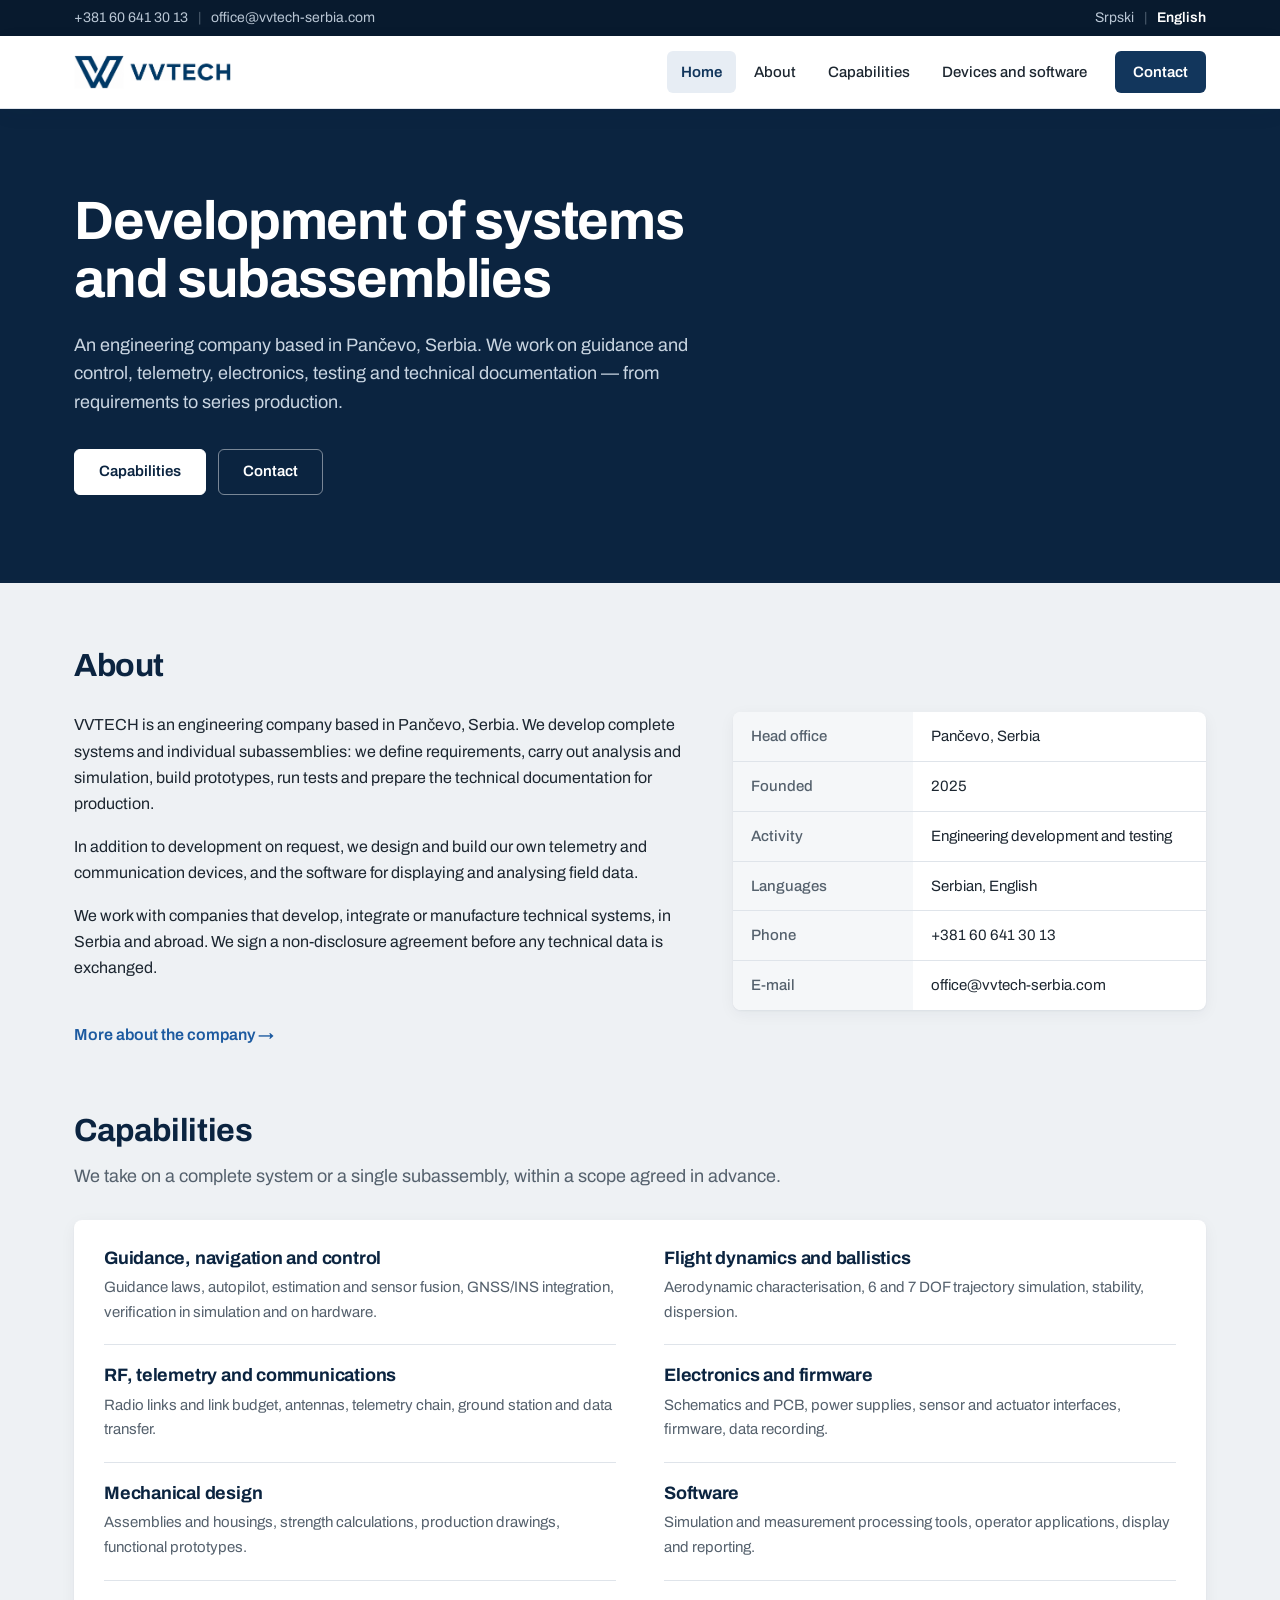
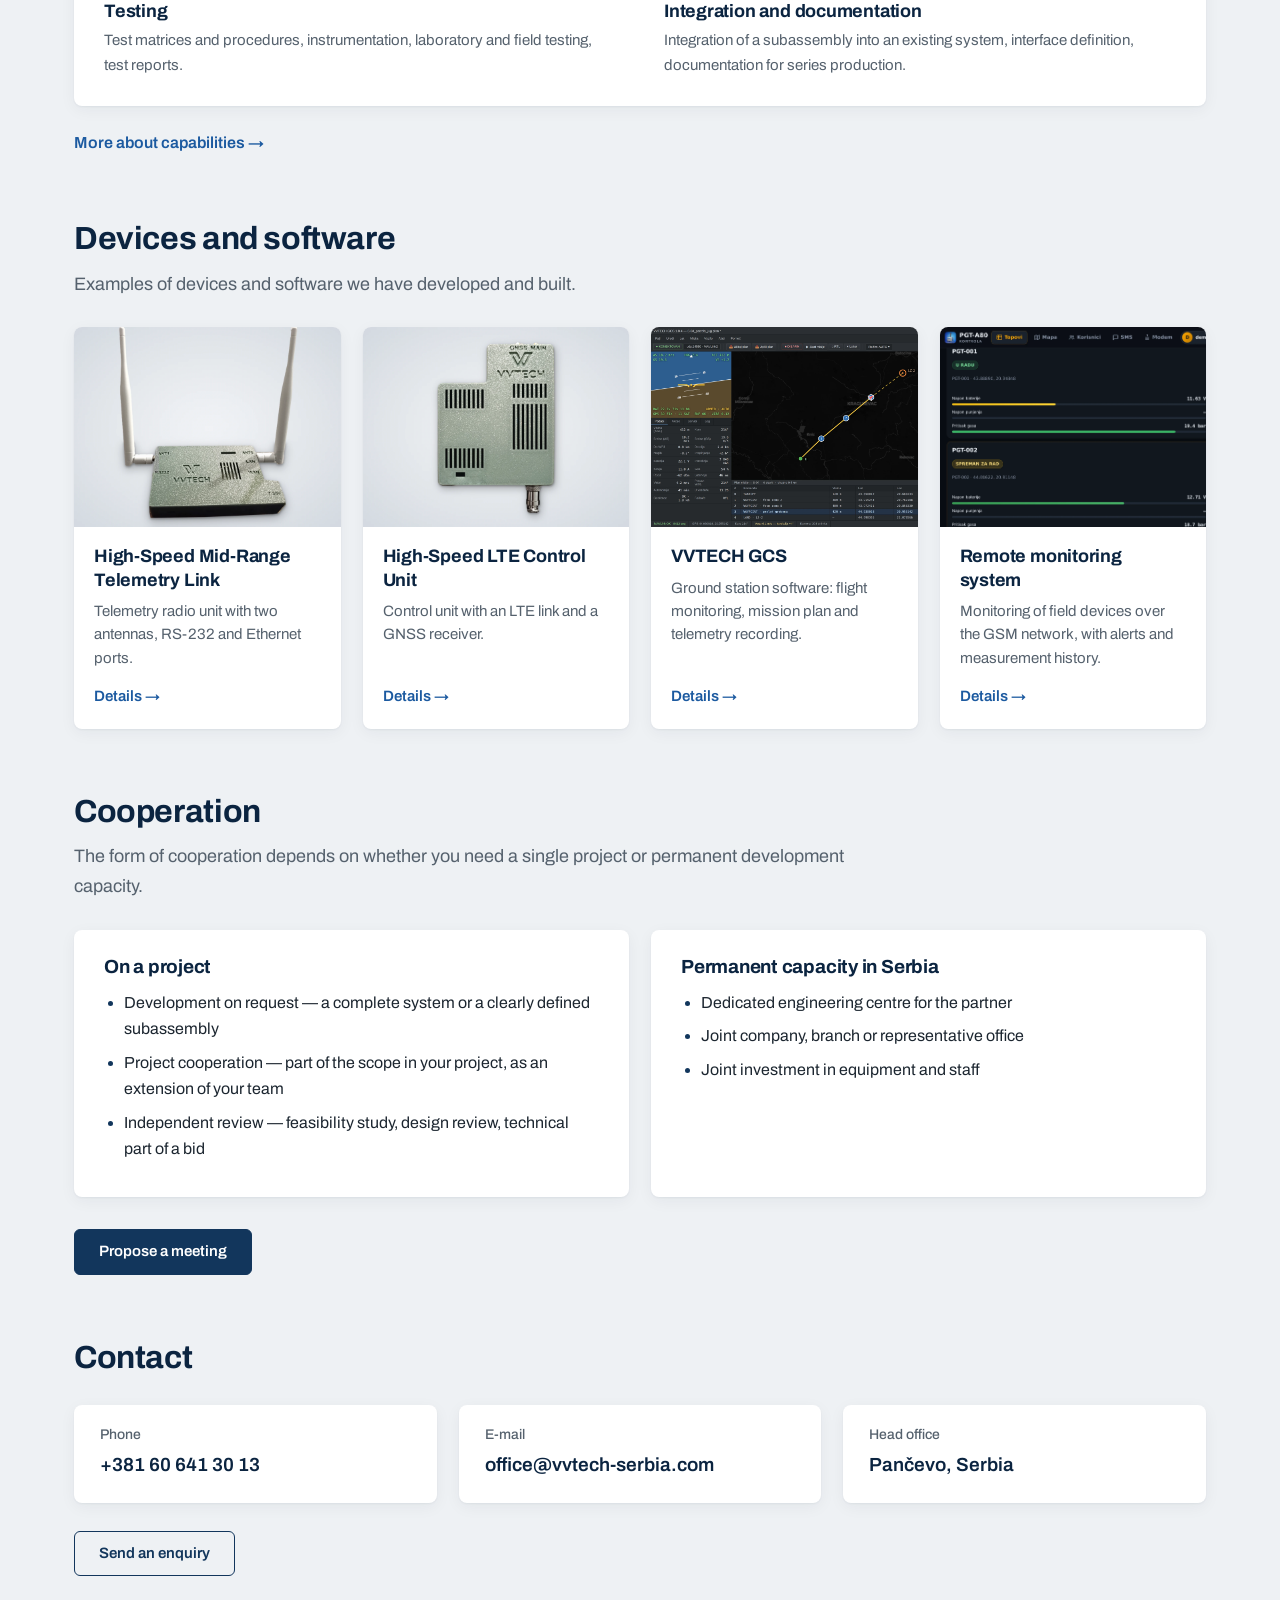
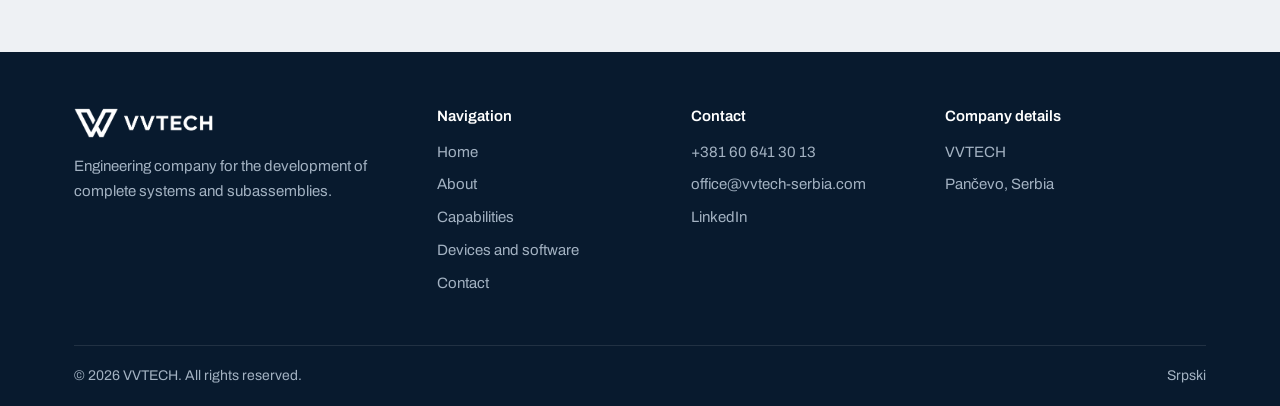
==== commit 735e0ece: "Početna: uvodni deo bez fotografije uređaja" ====
--- a/en/index.html
+++ b/en/index.html
@@ -23,7 +23,7 @@
 <link rel="preconnect" href="https://fonts.googleapis.com">
 <link rel="preconnect" href="https://fonts.gstatic.com" crossorigin>
 <link href="https://fonts.googleapis.com/css2?family=Archivo:wght@400;500;600;700&display=swap" rel="stylesheet">
-<link rel="stylesheet" href="../css/style.css?v=14">
+<link rel="stylesheet" href="../css/style.css?v=15">
 </head>
 <body>
 <a href="#sadrzaj" class="skip">Skip to content</a>
@@ -66,10 +66,6 @@
           <a class="btn btn-outline" href="contact/">Contact</a>
         </div>
       </div>
-      <figure class="hero-img">
-        <img src="../assets/products/hs-mid-range-telemetry-isecak.webp" alt="VVTECH telemetry device with two antennas" width="1500" height="1522">
-        <figcaption>High-Speed Mid-Range Telemetry Link</figcaption>
-      </figure>
     </div>
   </section>
 
@@ -262,6 +258,6 @@
     </div>
   </div>
 </footer>
-<script src="../js/main.js?v=14"></script>
+<script src="../js/main.js?v=15"></script>
 </body>
 </html>
--- a/css/style.css
+++ b/css/style.css
@@ -99,19 +99,16 @@
 
 /* ---------- uvodni deo pocetne ---------- */
 
-.hero { background: var(--navy-dark); color: #fff; overflow: hidden; }
-.hero .container { display: grid; grid-template-columns: 1.08fr 0.92fr; gap: 36px; align-items: end; padding-top: 56px; }
-.hero-text { align-self: center; padding-bottom: 64px; }
-.hero h1 { color: #fff; font-size: 50px; line-height: 1.08; letter-spacing: -0.022em; margin-bottom: 20px; }
-.hero p { font-size: 18px; line-height: 1.6; color: #c9d5e1; max-width: 29em; margin-bottom: 30px; }
+.hero { background: var(--navy-dark); color: #fff; }
+.hero .container { padding-top: 84px; padding-bottom: 88px; }
+.hero-text { max-width: 860px; }
+.hero h1 { color: #fff; font-size: 54px; line-height: 1.08; letter-spacing: -0.022em; margin-bottom: 22px; }
+.hero p { font-size: 18px; line-height: 1.6; color: #c9d5e1; max-width: 35em; margin-bottom: 32px; }
 .hero-buttons { display: flex; flex-wrap: wrap; gap: 12px; }
 .hero .btn { background: #fff; border-color: #fff; color: var(--navy-dark); }
 .hero .btn:hover { background: #dfe7ef; border-color: #dfe7ef; }
 .hero .btn-outline { background: transparent; border-color: rgba(255, 255, 255, 0.45); color: #fff; }
 .hero .btn-outline:hover { background: rgba(255, 255, 255, 0.1); border-color: #fff; color: #fff; }
-.hero-img { margin: 0; }
-.hero-img img { width: 100%; max-width: 500px; margin: 0 auto; }
-.hero-img figcaption { text-align: center; font-size: 14px; color: #92a5b9; padding: 2px 0 20px; }
 
 /* ---------- sekcije ---------- */
 
@@ -242,10 +239,8 @@
   .menu a { padding: 12px 14px; }
   .menu .cta { margin: 6px 0 0; }
   .menu .cta a { text-align: center; }
-  .hero .container { grid-template-columns: 1fr; padding-top: 44px; }
-  .hero-text { padding-bottom: 8px; }
+  .hero .container { padding-top: 52px; padding-bottom: 56px; }
   .hero h1 { font-size: 36px; }
-  .hero-img img { max-width: 380px; }
   .two, .lists, .contact-page, .product { grid-template-columns: 1fr; gap: 24px; }
   .areas { grid-template-columns: 1fr; padding: 4px 22px; }
   .area:nth-last-child(2) { border-bottom: 1px solid var(--line); }
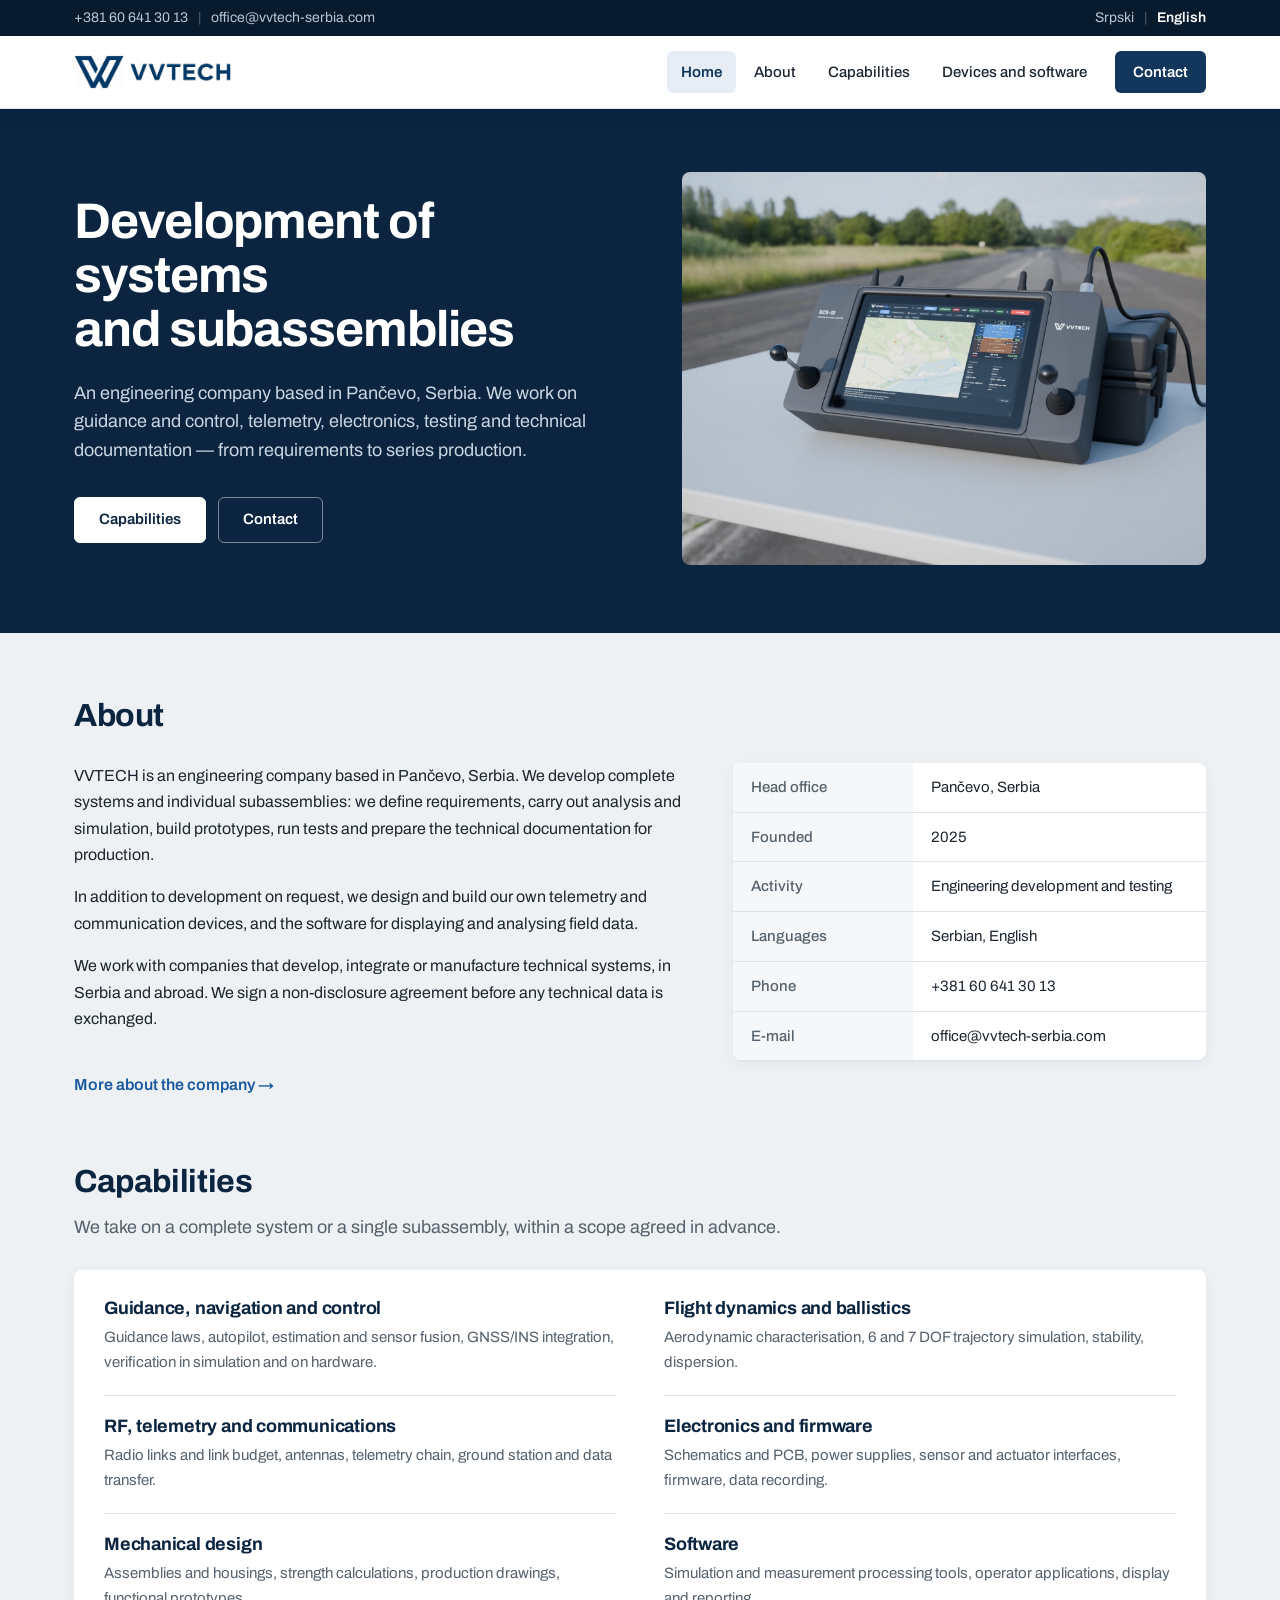
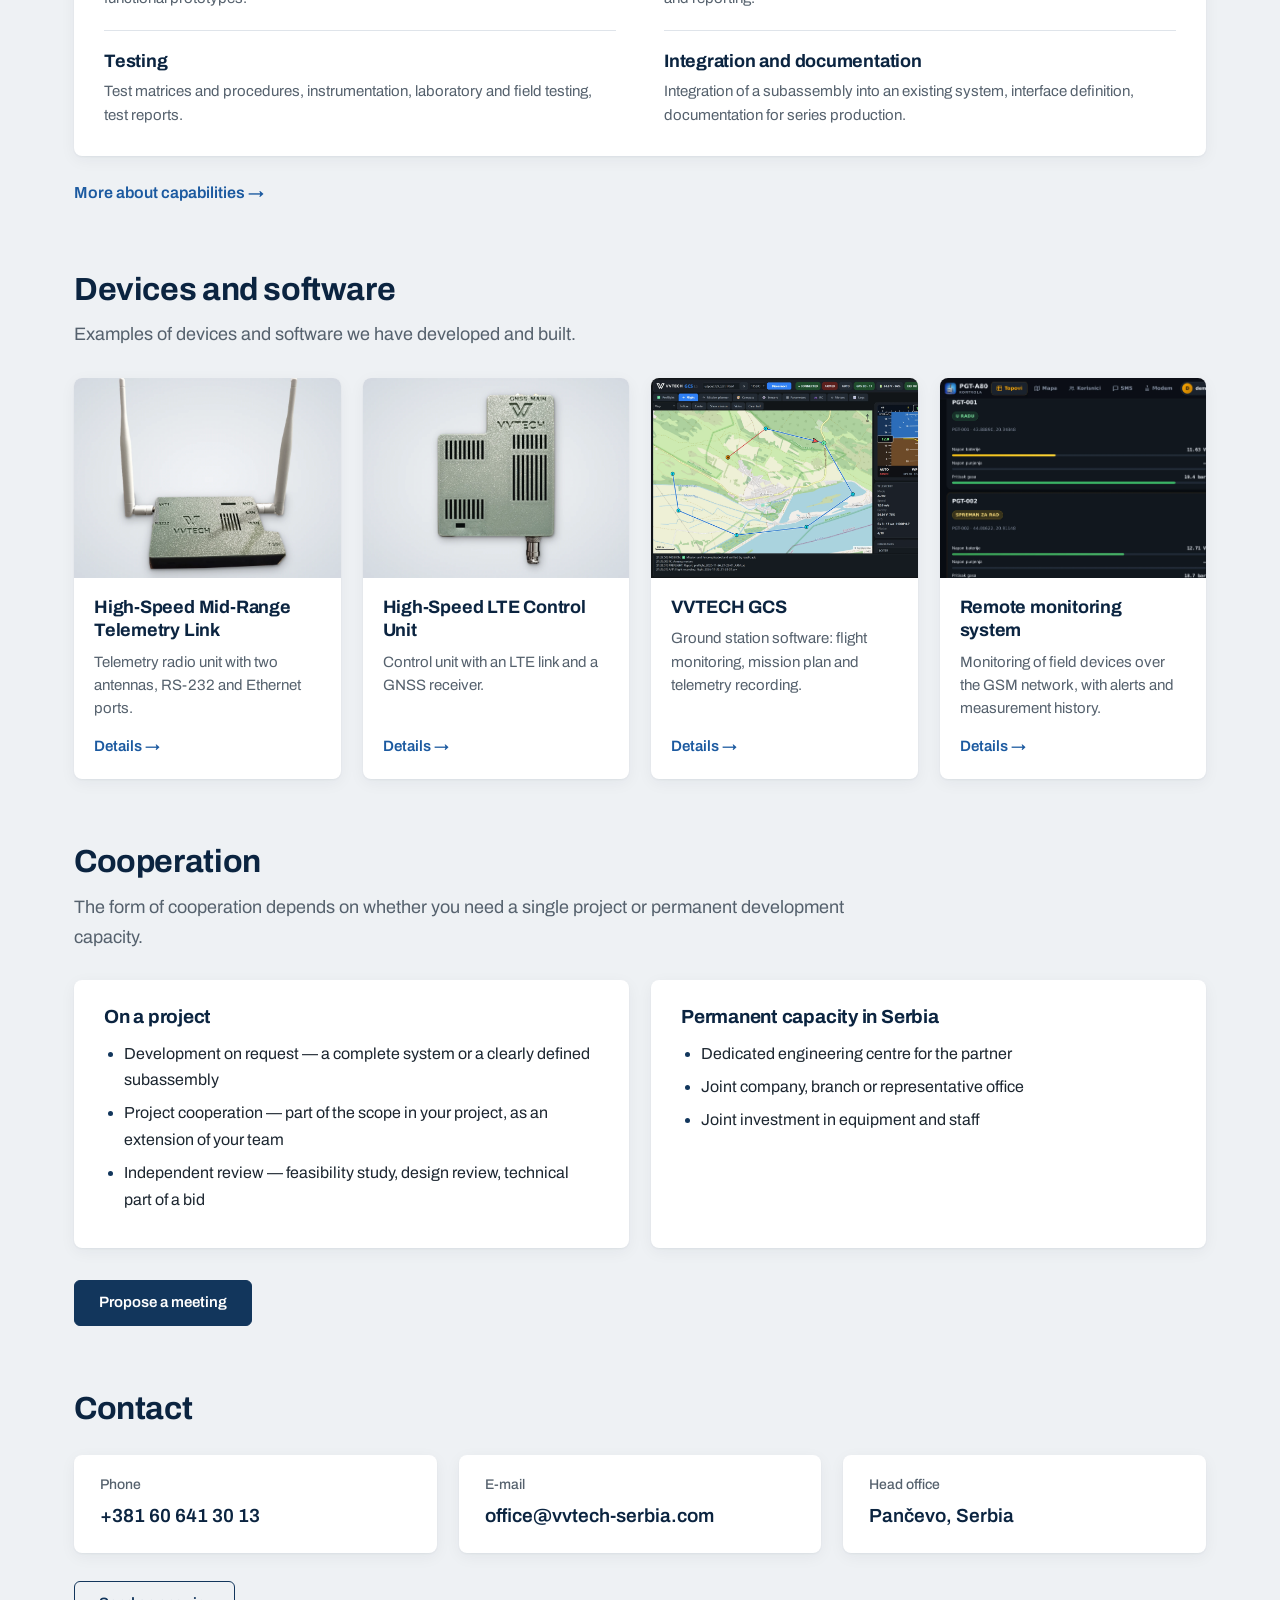
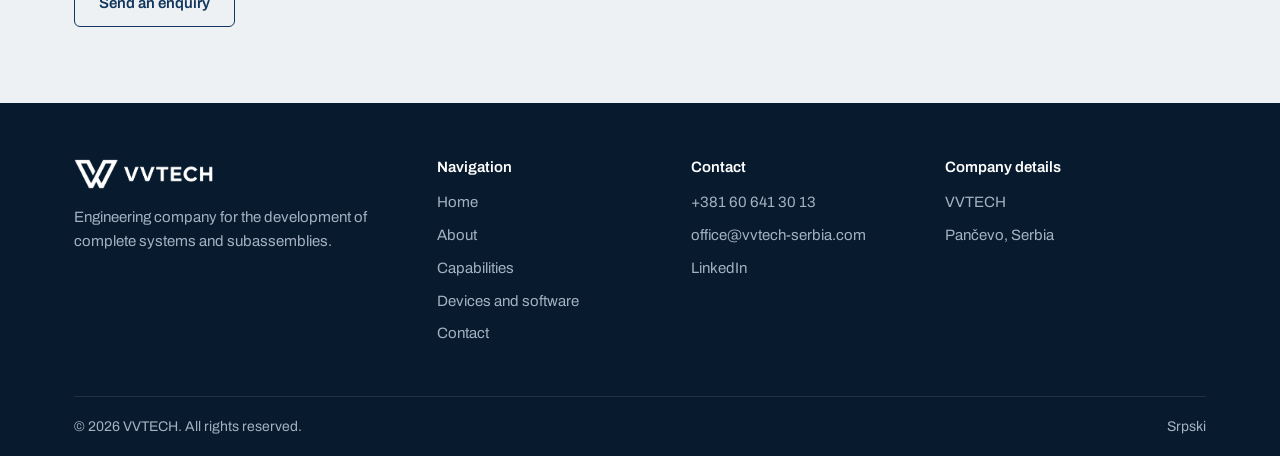
==== commit 43d12b14: "Početna sa prikazom zemaljske stanice, odeljak „U razvoju“ i nov snimak softvera - početna: prikaz p" ====
--- a/en/index.html
+++ b/en/index.html
@@ -23,7 +23,7 @@
 <link rel="preconnect" href="https://fonts.googleapis.com">
 <link rel="preconnect" href="https://fonts.gstatic.com" crossorigin>
 <link href="https://fonts.googleapis.com/css2?family=Archivo:wght@400;500;600;700&display=swap" rel="stylesheet">
-<link rel="stylesheet" href="../css/style.css?v=15">
+<link rel="stylesheet" href="../css/style.css?v=17">
 </head>
 <body>
 <a href="#sadrzaj" class="skip">Skip to content</a>
@@ -66,6 +66,11 @@
           <a class="btn btn-outline" href="contact/">Contact</a>
         </div>
       </div>
+      <!-- hero-fig -->
+      <figure class="hero-photo">
+        <a href="projects/#zemaljska-stanica"><img src="../assets/products/zemaljska-stanica.webp" alt="Portable ground station with two joysticks, shown on a runway" width="1600" height="1200"></a>
+      </figure>
+      <!-- /hero-fig -->
     </div>
   </section>
 
@@ -159,7 +164,7 @@
           </div>
         </a>
         <a class="tile" href="projects/#gcs">
-          <img src="../assets/projects/gnc.webp?v=13" alt="VVTECH GCS ground station software" width="2400" height="1500" loading="lazy">
+          <img src="../assets/projects/gnc.webp?v=16" alt="VVTECH GCS ground station software" width="2400" height="1500" loading="lazy">
           <div class="tile-body">
             <h3>VVTECH GCS</h3>
             <p>Ground station software: flight monitoring, mission plan and telemetry recording.</p>
@@ -258,6 +263,6 @@
     </div>
   </div>
 </footer>
-<script src="../js/main.js?v=15"></script>
+<script src="../js/main.js?v=17"></script>
 </body>
 </html>
--- a/css/style.css
+++ b/css/style.css
@@ -100,15 +100,19 @@
 /* ---------- uvodni deo pocetne ---------- */
 
 .hero { background: var(--navy-dark); color: #fff; }
-.hero .container { padding-top: 84px; padding-bottom: 88px; }
-.hero-text { max-width: 860px; }
-.hero h1 { color: #fff; font-size: 54px; line-height: 1.08; letter-spacing: -0.022em; margin-bottom: 22px; }
+.hero .container { display: grid; grid-template-columns: 1fr 0.95fr; gap: 56px; align-items: center; padding-top: 64px; padding-bottom: 68px; }
+.hero h1 { color: #fff; font-size: 50px; line-height: 1.08; letter-spacing: -0.022em; margin-bottom: 22px; }
 .hero p { font-size: 18px; line-height: 1.6; color: #c9d5e1; max-width: 35em; margin-bottom: 32px; }
 .hero-buttons { display: flex; flex-wrap: wrap; gap: 12px; }
 .hero .btn { background: #fff; border-color: #fff; color: var(--navy-dark); }
 .hero .btn:hover { background: #dfe7ef; border-color: #dfe7ef; }
 .hero .btn-outline { background: transparent; border-color: rgba(255, 255, 255, 0.45); color: #fff; }
 .hero .btn-outline:hover { background: rgba(255, 255, 255, 0.1); border-color: #fff; color: #fff; }
+
+.hero-photo { margin: 0; }
+.hero-photo a { display: block; }
+.hero-photo img { width: 100%; height: auto; border-radius: var(--radius); }
+.hero-photo figcaption { margin-top: 10px; font-size: 14px; color: #92a5b9; }
 
 /* ---------- sekcije ---------- */
 
@@ -190,6 +194,9 @@
 table.grid thead th:first-child { border-top-left-radius: var(--radius); }
 table.grid thead th:last-child { border-top-right-radius: var(--radius); }
 table.grid tbody th { font-weight: 600; background: var(--cell); white-space: nowrap; }
+table.grid.wrap tbody th { white-space: normal; min-width: 190px; }
+table.grid.wrap td:nth-child(2), table.grid.wrap td:nth-child(4) { white-space: nowrap; }
+table.grid.wrap td:nth-child(3) { min-width: 260px; }
 
 .product { display: grid; grid-template-columns: 5fr 6fr; gap: 40px; padding: 28px; margin-bottom: 22px; align-items: start; scroll-margin-top: 92px; }
 .product figure { margin: 0; }
@@ -239,7 +246,8 @@
   .menu a { padding: 12px 14px; }
   .menu .cta { margin: 6px 0 0; }
   .menu .cta a { text-align: center; }
-  .hero .container { padding-top: 52px; padding-bottom: 56px; }
+  .hero .container { grid-template-columns: 1fr; gap: 36px; padding-top: 48px; padding-bottom: 48px; }
+  .hero-photo { max-width: 640px; }
   .hero h1 { font-size: 36px; }
   .two, .lists, .contact-page, .product { grid-template-columns: 1fr; gap: 24px; }
   .areas { grid-template-columns: 1fr; padding: 4px 22px; }
@@ -265,6 +273,20 @@
   .contact-page form { padding: 22px; }
 }
 
+@media (max-width: 760px) {
+  /* tabela "U razvoju" na telefonu: svaki red kao blok, bez vodoravnog pomeranja */
+  table.grid.wrap, table.grid.wrap tbody { display: block; }
+  table.grid.wrap thead { display: none; }
+  table.grid.wrap tr { display: flex; flex-wrap: wrap; gap: 2px 8px; padding: 15px 18px; border-bottom: 1px solid var(--line); }
+  table.grid.wrap tr:last-child { border-bottom: 0; }
+  table.grid.wrap tbody th, table.grid.wrap td { display: block; padding: 0; border: 0; background: none; min-width: 0; white-space: normal; }
+  table.grid.wrap tbody th { flex: 0 0 100%; order: 1; font-size: 16px; }
+  table.grid.wrap td:nth-child(2) { order: 2; color: var(--muted); font-size: 14px; }
+  table.grid.wrap td:nth-child(4) { order: 3; color: var(--muted); font-size: 14px; }
+  table.grid.wrap td:nth-child(4)::before { content: "· "; }
+  table.grid.wrap td:nth-child(3) { flex: 0 0 100%; order: 4; margin-top: 5px; min-width: 0; }
+}
+
 @media (prefers-reduced-motion: reduce) {
   html { scroll-behavior: auto; }
   * { transition: none !important; }
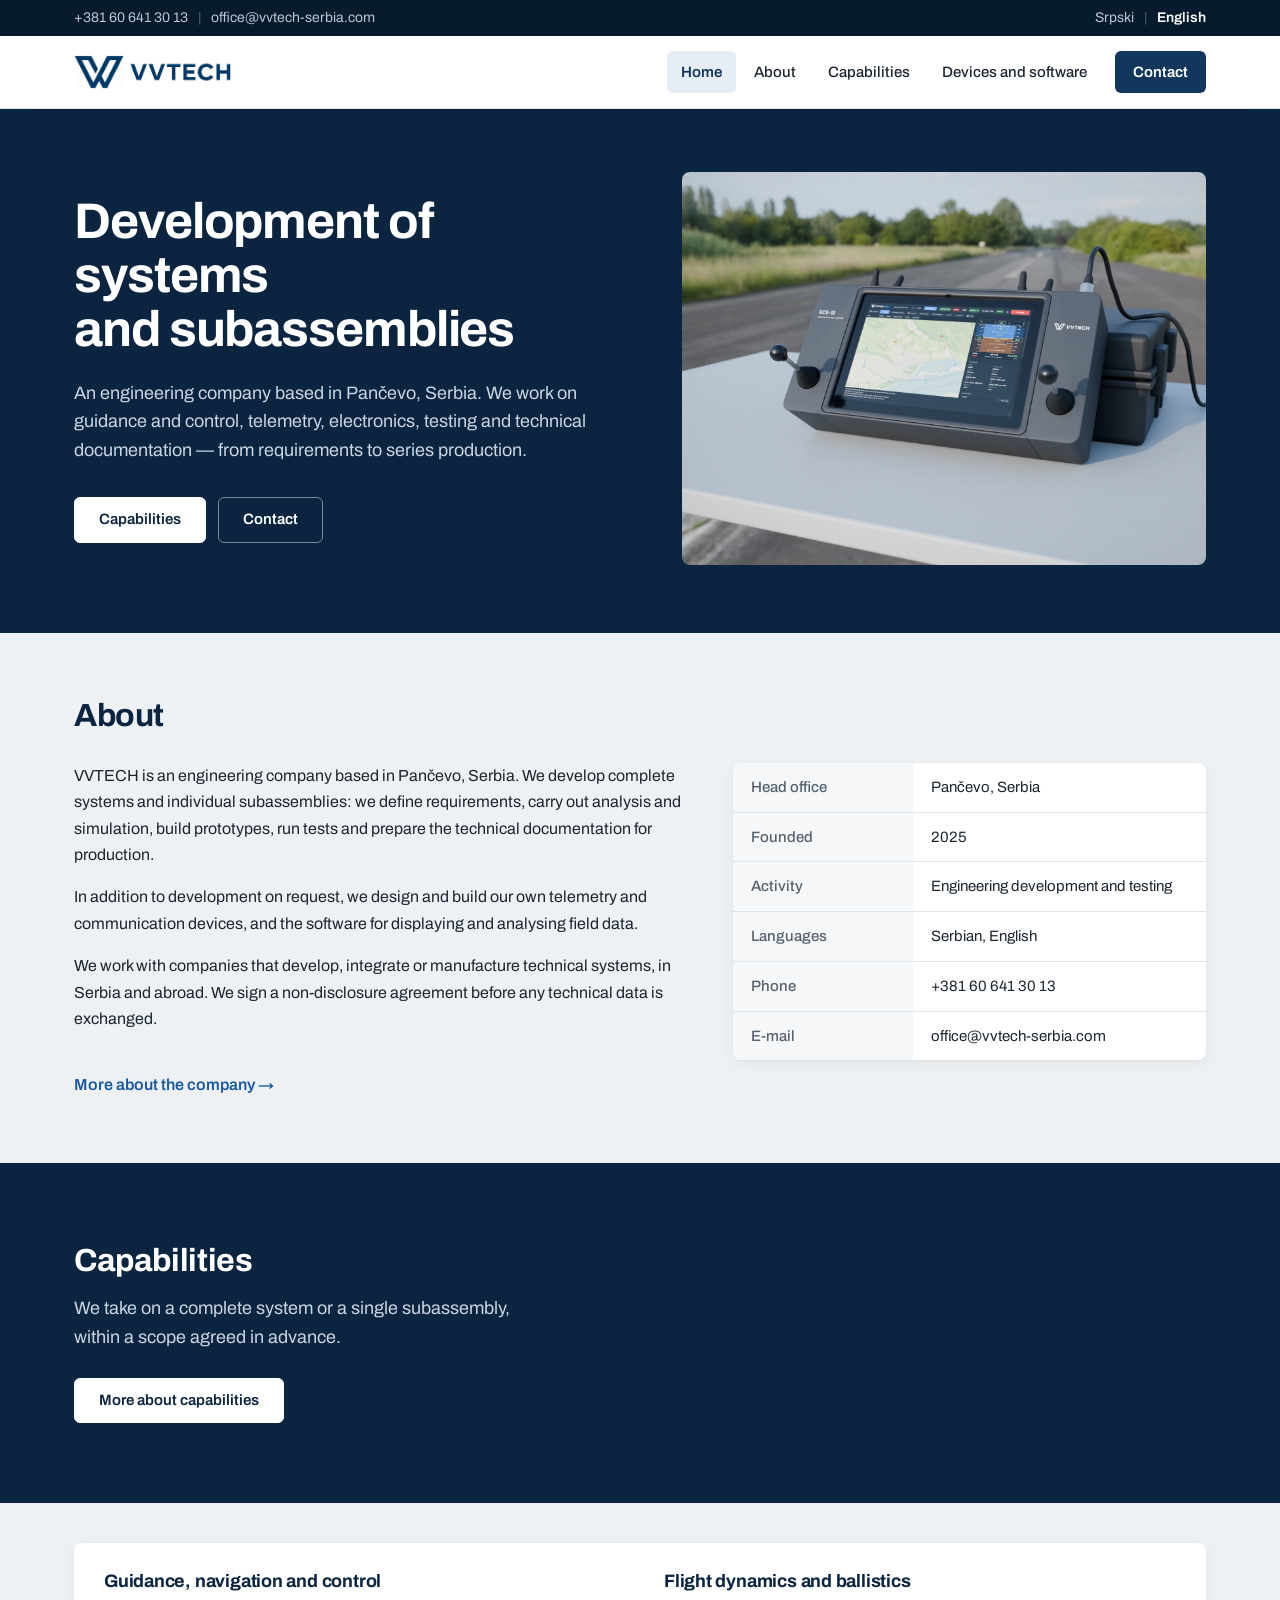
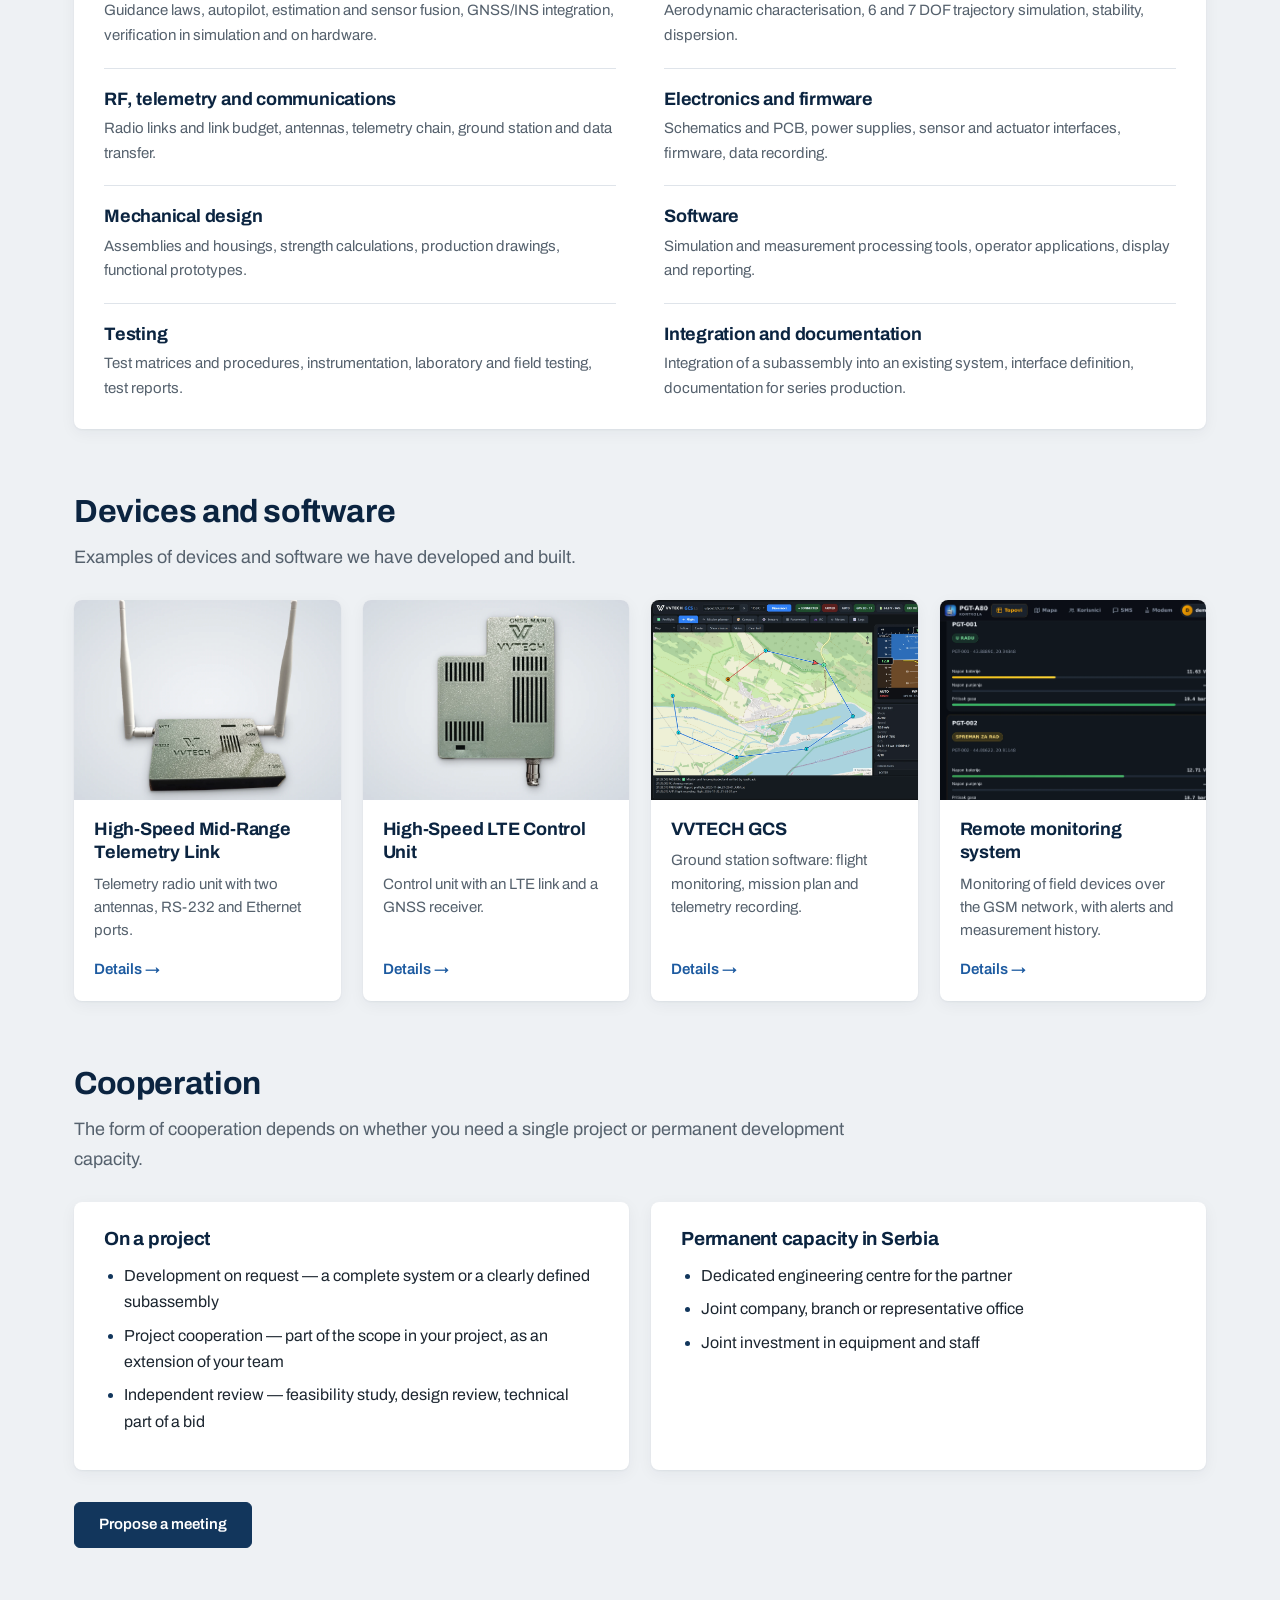
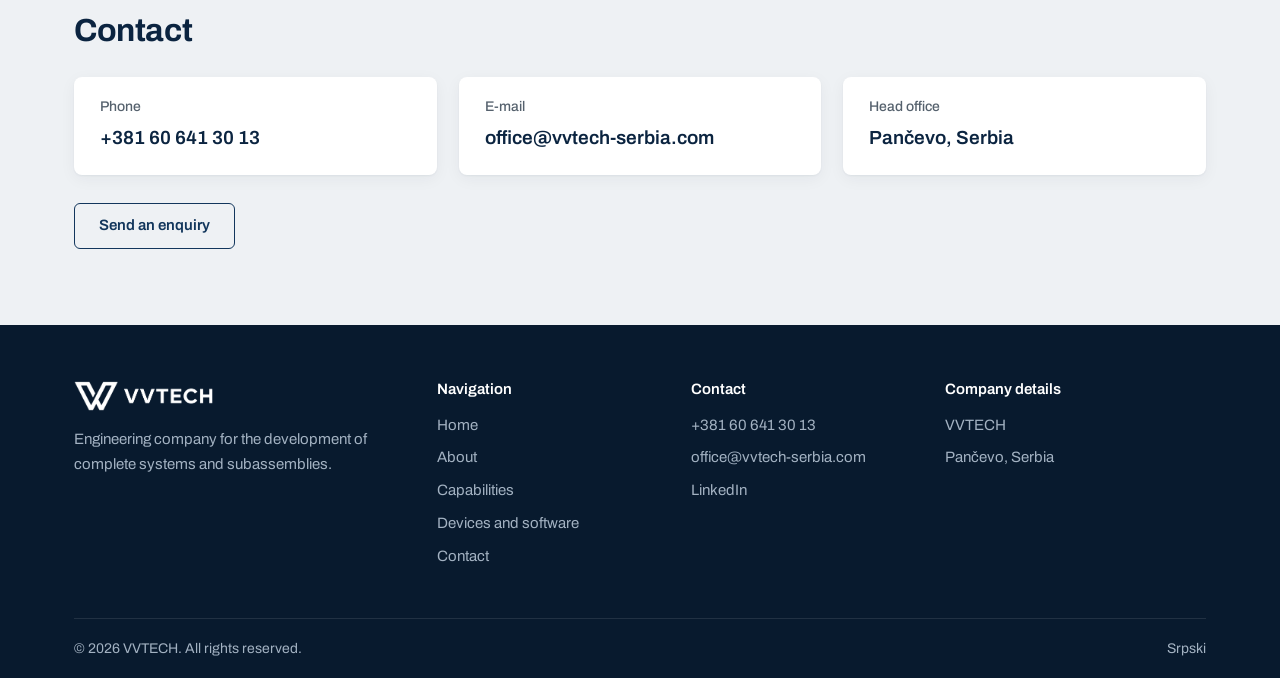
==== commit b9fbec09: "Početna: animirana raketa u pojasu „Delatnost“" ====
--- a/en/index.html
+++ b/en/index.html
@@ -23,7 +23,7 @@
 <link rel="preconnect" href="https://fonts.googleapis.com">
 <link rel="preconnect" href="https://fonts.gstatic.com" crossorigin>
 <link href="https://fonts.googleapis.com/css2?family=Archivo:wght@400;500;600;700&display=swap" rel="stylesheet">
-<link rel="stylesheet" href="../css/style.css?v=17">
+<link rel="stylesheet" href="../css/style.css?v=20">
 </head>
 <body>
 <a href="#sadrzaj" class="skip">Skip to content</a>
@@ -100,11 +100,20 @@
     </div>
   </section>
 
-  <section class="section">
-    <div class="container">
-      <h2>Capabilities</h2>
-      <p class="intro">We take on a complete system or a single subassembly, within a scope agreed in advance.</p>
-      <div class="areas body">
+  <section class="band">
+    <div class="container">
+      <div class="band-text">
+        <h2>Capabilities</h2>
+        <p>We take on a complete system or a single subassembly, within a scope agreed in advance.</p>
+        <a class="btn" href="services/">More about capabilities</a>
+      </div>
+      <div class="band-anim"><canvas id="raketa" aria-hidden="true"></canvas></div>
+    </div>
+  </section>
+
+  <section class="section after-band">
+    <div class="container">
+      <div class="areas">
         <div class="area">
           <h3>Guidance, navigation and control</h3>
           <p>Guidance laws, autopilot, estimation and sensor fusion, GNSS/INS integration, verification in simulation and on hardware.</p>
@@ -138,7 +147,6 @@
           <p>Integration of a subassembly into an existing system, interface definition, documentation for series production.</p>
         </div>
       </div>
-      <a class="more-link" href="services/">More about capabilities &rarr;</a>
     </div>
   </section>
 
@@ -222,6 +230,7 @@
     </div>
   </section>
 
+  <script src="../js/raketa.js?v=20" defer></script>
 </main>
 
 <footer class="footer">
@@ -263,6 +272,6 @@
     </div>
   </div>
 </footer>
-<script src="../js/main.js?v=17"></script>
+<script src="../js/main.js?v=20"></script>
 </body>
 </html>
--- a/css/style.css
+++ b/css/style.css
@@ -114,6 +114,19 @@
 .hero-photo img { width: 100%; height: auto; border-radius: var(--radius); }
 .hero-photo figcaption { margin-top: 10px; font-size: 14px; color: #92a5b9; }
 
+/* ---------- tamni pojas sa animacijom ---------- */
+
+.band { background: var(--navy-dark); color: #fff; margin-top: 64px; overflow: hidden; }
+.band .container { display: grid; grid-template-columns: 0.9fr 1.1fr; gap: 32px; align-items: center; }
+.band-text { padding: 56px 0; }
+.band h2 { color: #fff; font-size: 32px; }
+.band p { margin: 14px 0 26px; font-size: 18px; line-height: 1.6; color: #c9d5e1; max-width: 26em; }
+.band .btn { background: #fff; border-color: #fff; color: var(--navy-dark); }
+.band .btn:hover { background: #dfe7ef; border-color: #dfe7ef; }
+.band-anim { position: relative; height: 340px; }
+.band-anim canvas { position: absolute; inset: 0; display: block; }
+.section.after-band { padding-top: 40px; }
+
 /* ---------- sekcije ---------- */
 
 .section { padding: 64px 0 0; }
@@ -151,6 +164,10 @@
 .tile h3 { font-size: 18px; line-height: 1.3; }
 .tile p { margin: 8px 0 14px; font-size: 15px; color: var(--muted); line-height: 1.55; }
 .tile .more { margin-top: auto; font-weight: 600; font-size: 15px; color: var(--link); }
+.tiles.three { grid-template-columns: repeat(3, 1fr); margin: 0 0 22px; }
+.content .tile h3 { margin: 0; }
+.tile.static:hover { transform: none; box-shadow: var(--shadow); }
+.tile .state { margin-top: auto; font-size: 14px; color: var(--muted); }
 
 .lists { display: grid; grid-template-columns: 1fr 1fr; gap: 22px; }
 .lists > div { padding: 26px 30px 28px; }
@@ -248,11 +265,15 @@
   .menu .cta a { text-align: center; }
   .hero .container { grid-template-columns: 1fr; gap: 36px; padding-top: 48px; padding-bottom: 48px; }
   .hero-photo { max-width: 640px; }
+  .band .container { grid-template-columns: 1fr; gap: 0; }
+  .band-text { padding: 44px 0 8px; }
+  .band-anim { height: 260px; }
   .hero h1 { font-size: 36px; }
   .two, .lists, .contact-page, .product { grid-template-columns: 1fr; gap: 24px; }
   .areas { grid-template-columns: 1fr; padding: 4px 22px; }
   .area:nth-last-child(2) { border-bottom: 1px solid var(--line); }
   .tiles { grid-template-columns: 1fr 1fr; }
+  .tiles.three { grid-template-columns: 1fr 1fr; }
   .contact-cols { grid-template-columns: 1fr; gap: 14px; }
   .block { grid-template-columns: 1fr; padding: 22px 22px; }
   .product { padding: 20px; }
@@ -264,6 +285,7 @@
 
 @media (max-width: 560px) {
   .tiles { grid-template-columns: 1fr; }
+  .tiles.three { grid-template-columns: 1fr; }
   .form-row { grid-template-columns: 1fr; }
   .footer .cols { grid-template-columns: 1fr; gap: 28px; }
   .topbar .container { justify-content: center; padding-top: 6px; padding-bottom: 6px; }
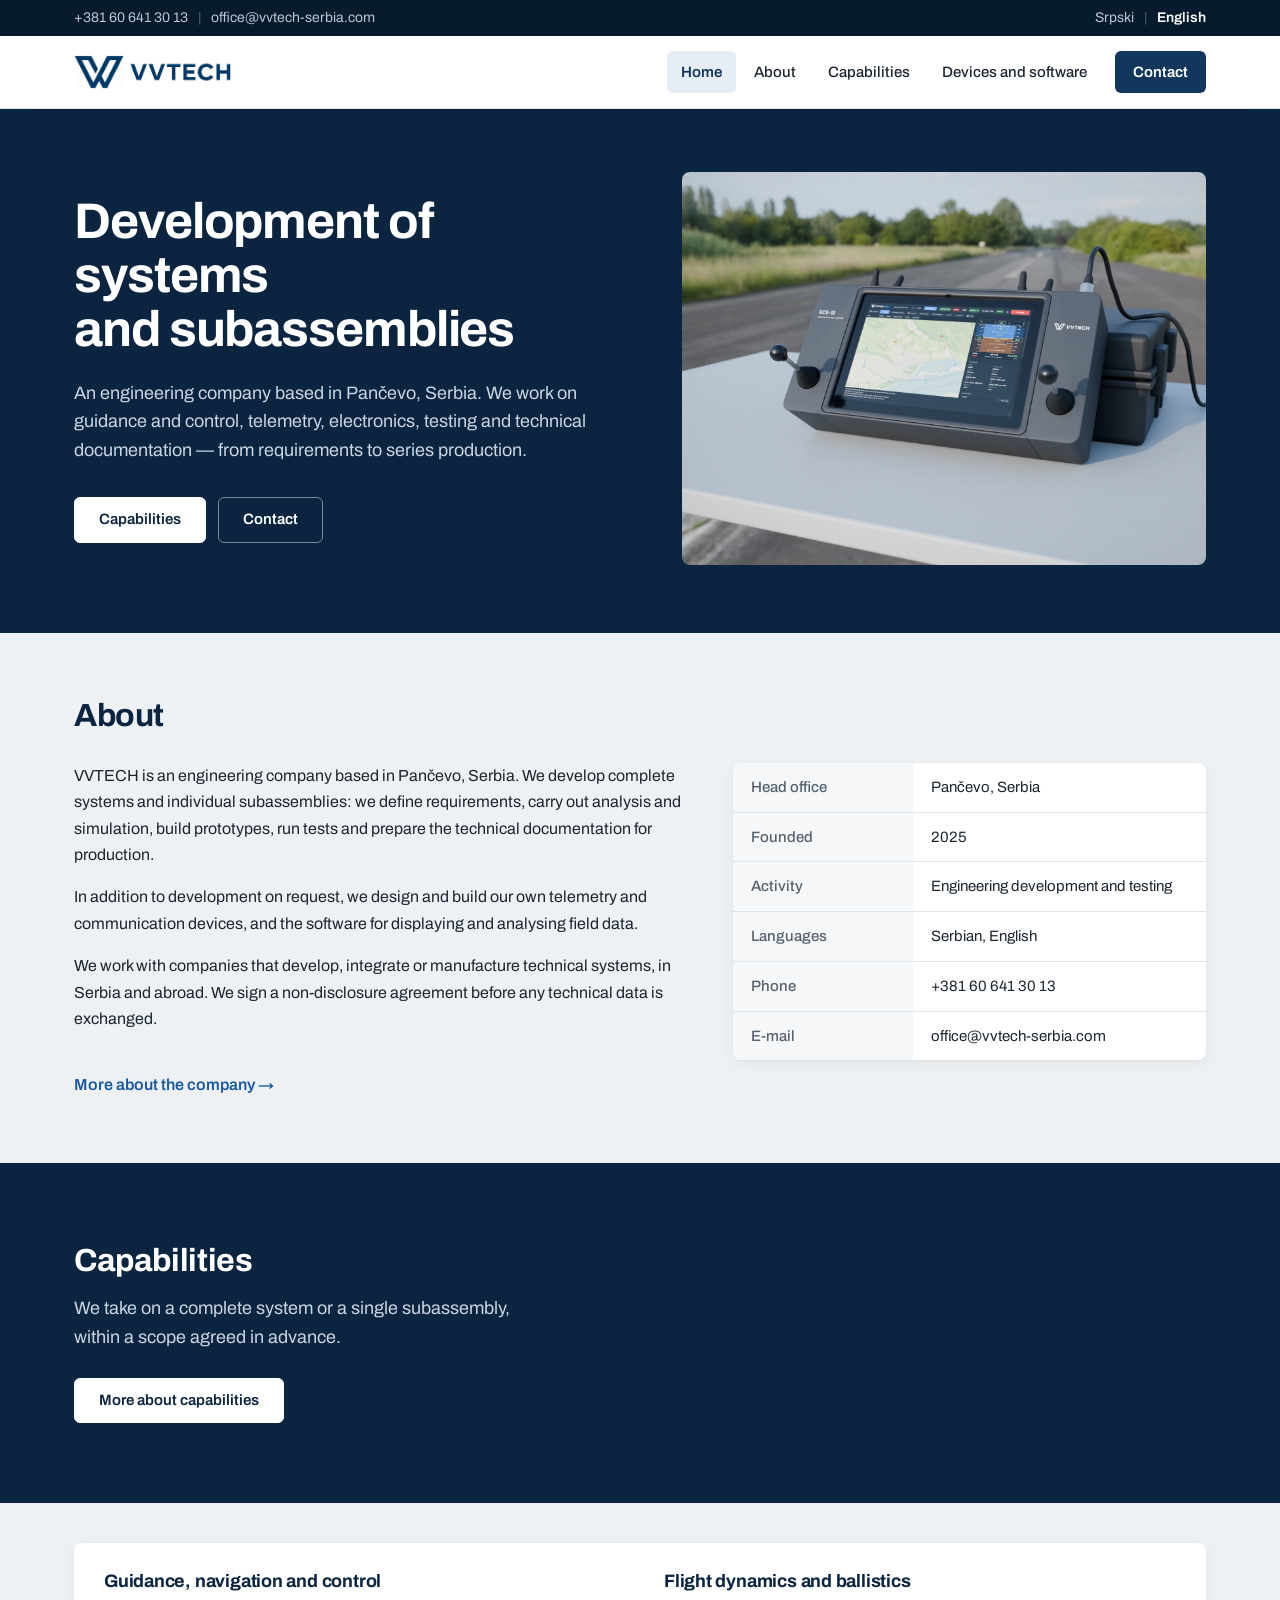
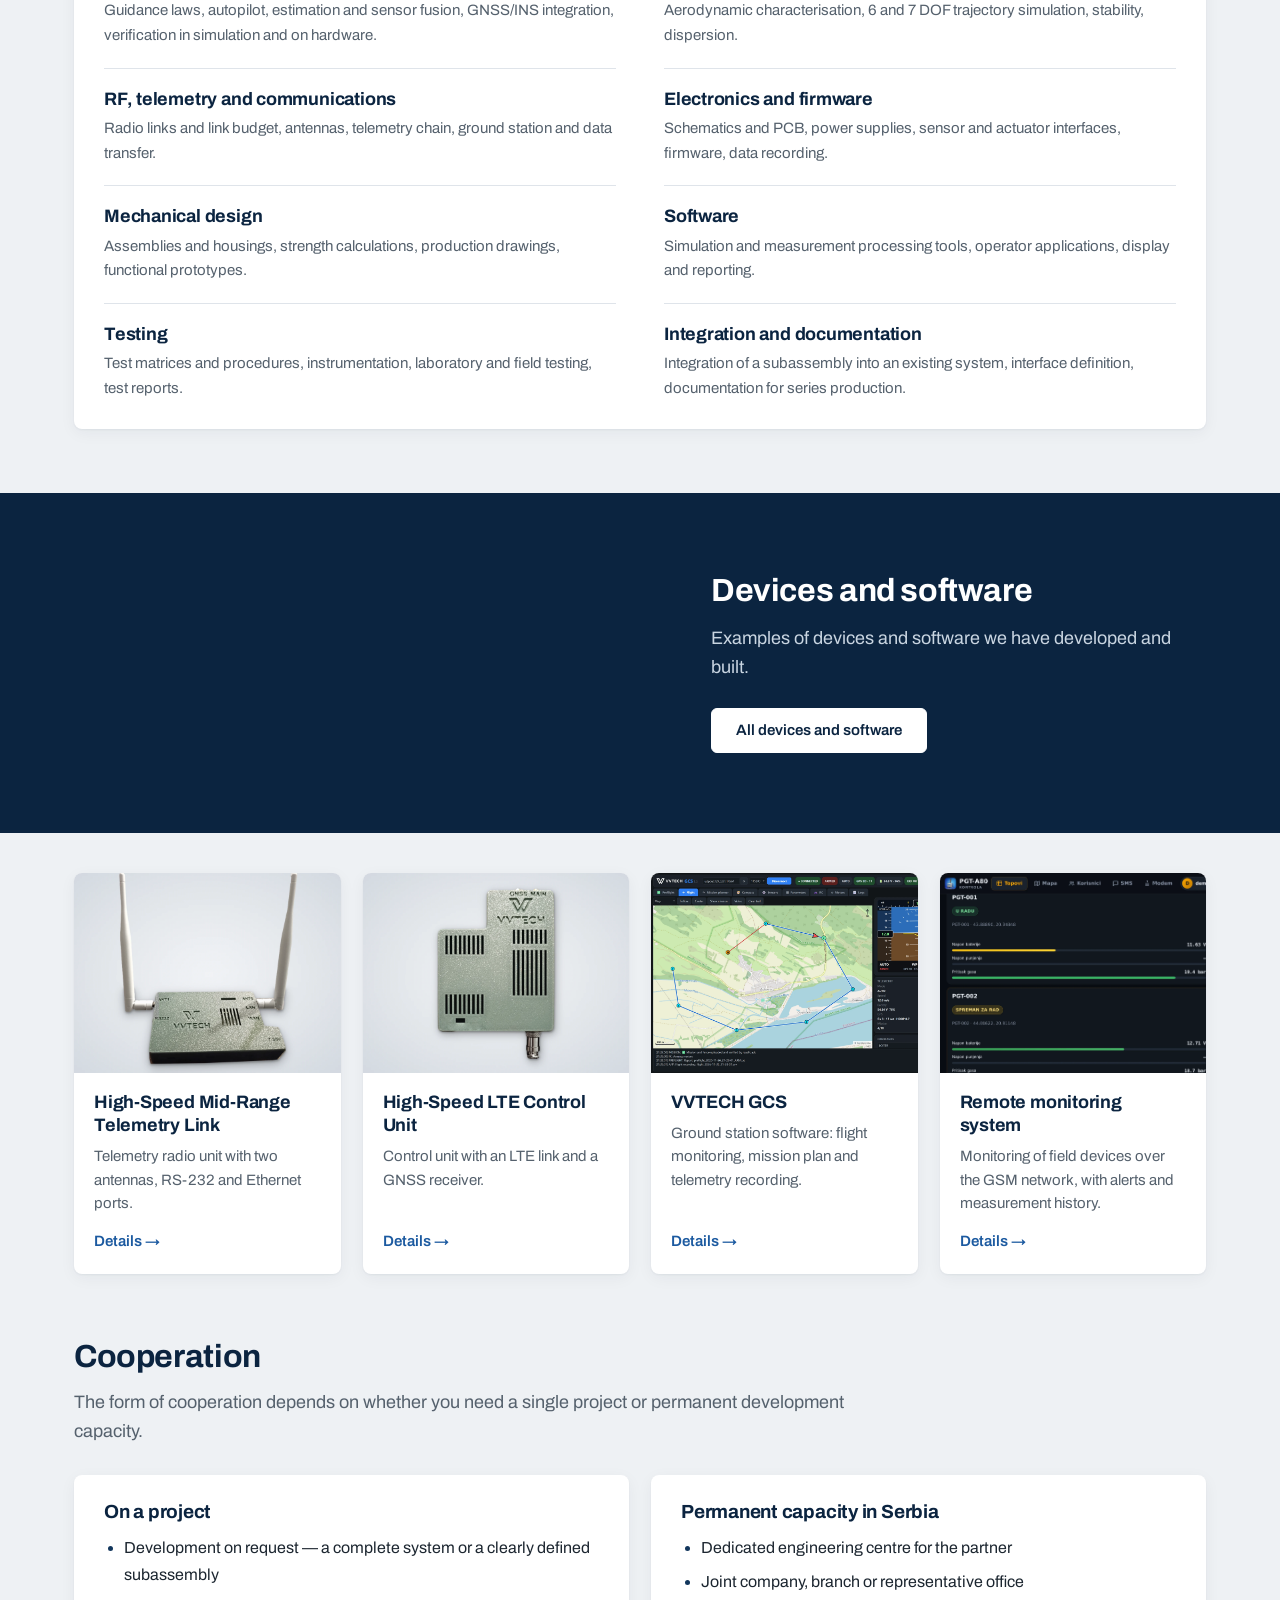
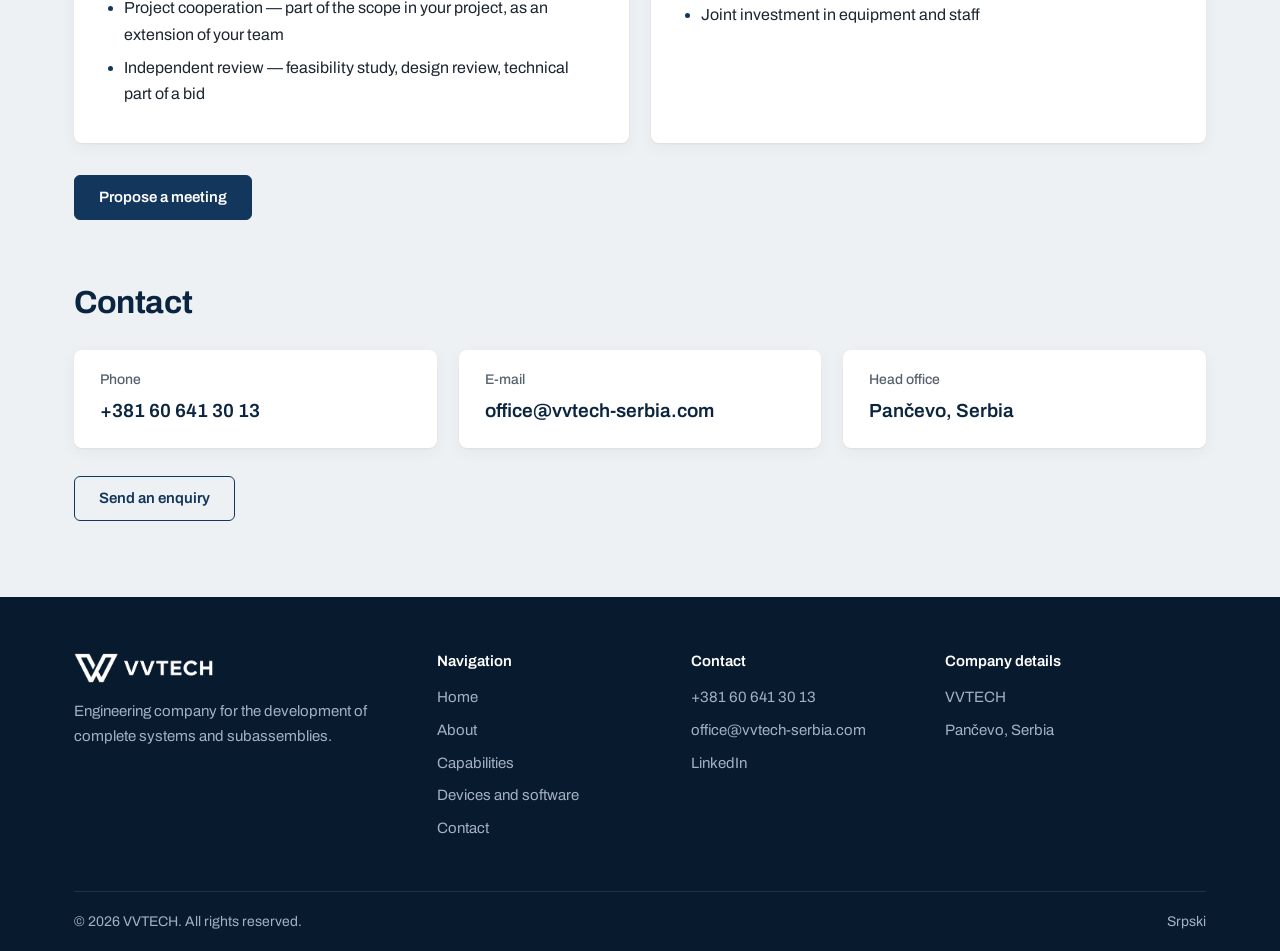
==== commit 8484b9cf: "Početna: raketa se kreće i uz smanjeno kretanje, dodat animirani dron" ====
--- a/en/index.html
+++ b/en/index.html
@@ -23,7 +23,7 @@
 <link rel="preconnect" href="https://fonts.googleapis.com">
 <link rel="preconnect" href="https://fonts.gstatic.com" crossorigin>
 <link href="https://fonts.googleapis.com/css2?family=Archivo:wght@400;500;600;700&display=swap" rel="stylesheet">
-<link rel="stylesheet" href="../css/style.css?v=20">
+<link rel="stylesheet" href="../css/style.css?v=22">
 </head>
 <body>
 <a href="#sadrzaj" class="skip">Skip to content</a>
@@ -150,11 +150,20 @@
     </div>
   </section>
 
-  <section class="section">
-    <div class="container">
-      <h2>Devices and software</h2>
-      <p class="intro">Examples of devices and software we have developed and built.</p>
-      <div class="tiles body">
+  <section class="band band-rev">
+    <div class="container">
+      <div class="band-anim"><canvas id="dron" aria-hidden="true"></canvas></div>
+      <div class="band-text">
+        <h2>Devices and software</h2>
+        <p>Examples of devices and software we have developed and built.</p>
+        <a class="btn" href="projects/">All devices and software</a>
+      </div>
+    </div>
+  </section>
+
+  <section class="section after-band">
+    <div class="container">
+      <div class="tiles">
         <a class="tile" href="projects/#telemetry-link">
           <img class="photo" src="../assets/products/hs-mid-range-telemetry-svetla.webp" alt="High-Speed Mid-Range Telemetry Link" width="1600" height="1200" loading="lazy">
           <div class="tile-body">
@@ -230,7 +239,8 @@
     </div>
   </section>
 
-  <script src="../js/raketa.js?v=20" defer></script>
+  <script src="../js/raketa.js?v=22" defer></script>
+  <script src="../js/dron.js?v=22" defer></script>
 </main>
 
 <footer class="footer">
@@ -272,6 +282,6 @@
     </div>
   </div>
 </footer>
-<script src="../js/main.js?v=20"></script>
+<script src="../js/main.js?v=22"></script>
 </body>
 </html>
--- a/css/style.css
+++ b/css/style.css
@@ -126,6 +126,7 @@
 .band-anim { position: relative; height: 340px; }
 .band-anim canvas { position: absolute; inset: 0; display: block; }
 .section.after-band { padding-top: 40px; }
+.band-rev .container { grid-template-columns: 1.1fr 0.9fr; }
 
 /* ---------- sekcije ---------- */
 
@@ -268,6 +269,8 @@
   .band .container { grid-template-columns: 1fr; gap: 0; }
   .band-text { padding: 44px 0 8px; }
   .band-anim { height: 260px; }
+  .band-rev .band-text { order: 1; }
+  .band-rev .band-anim { order: 2; }
   .hero h1 { font-size: 36px; }
   .two, .lists, .contact-page, .product { grid-template-columns: 1fr; gap: 24px; }
   .areas { grid-template-columns: 1fr; padding: 4px 22px; }
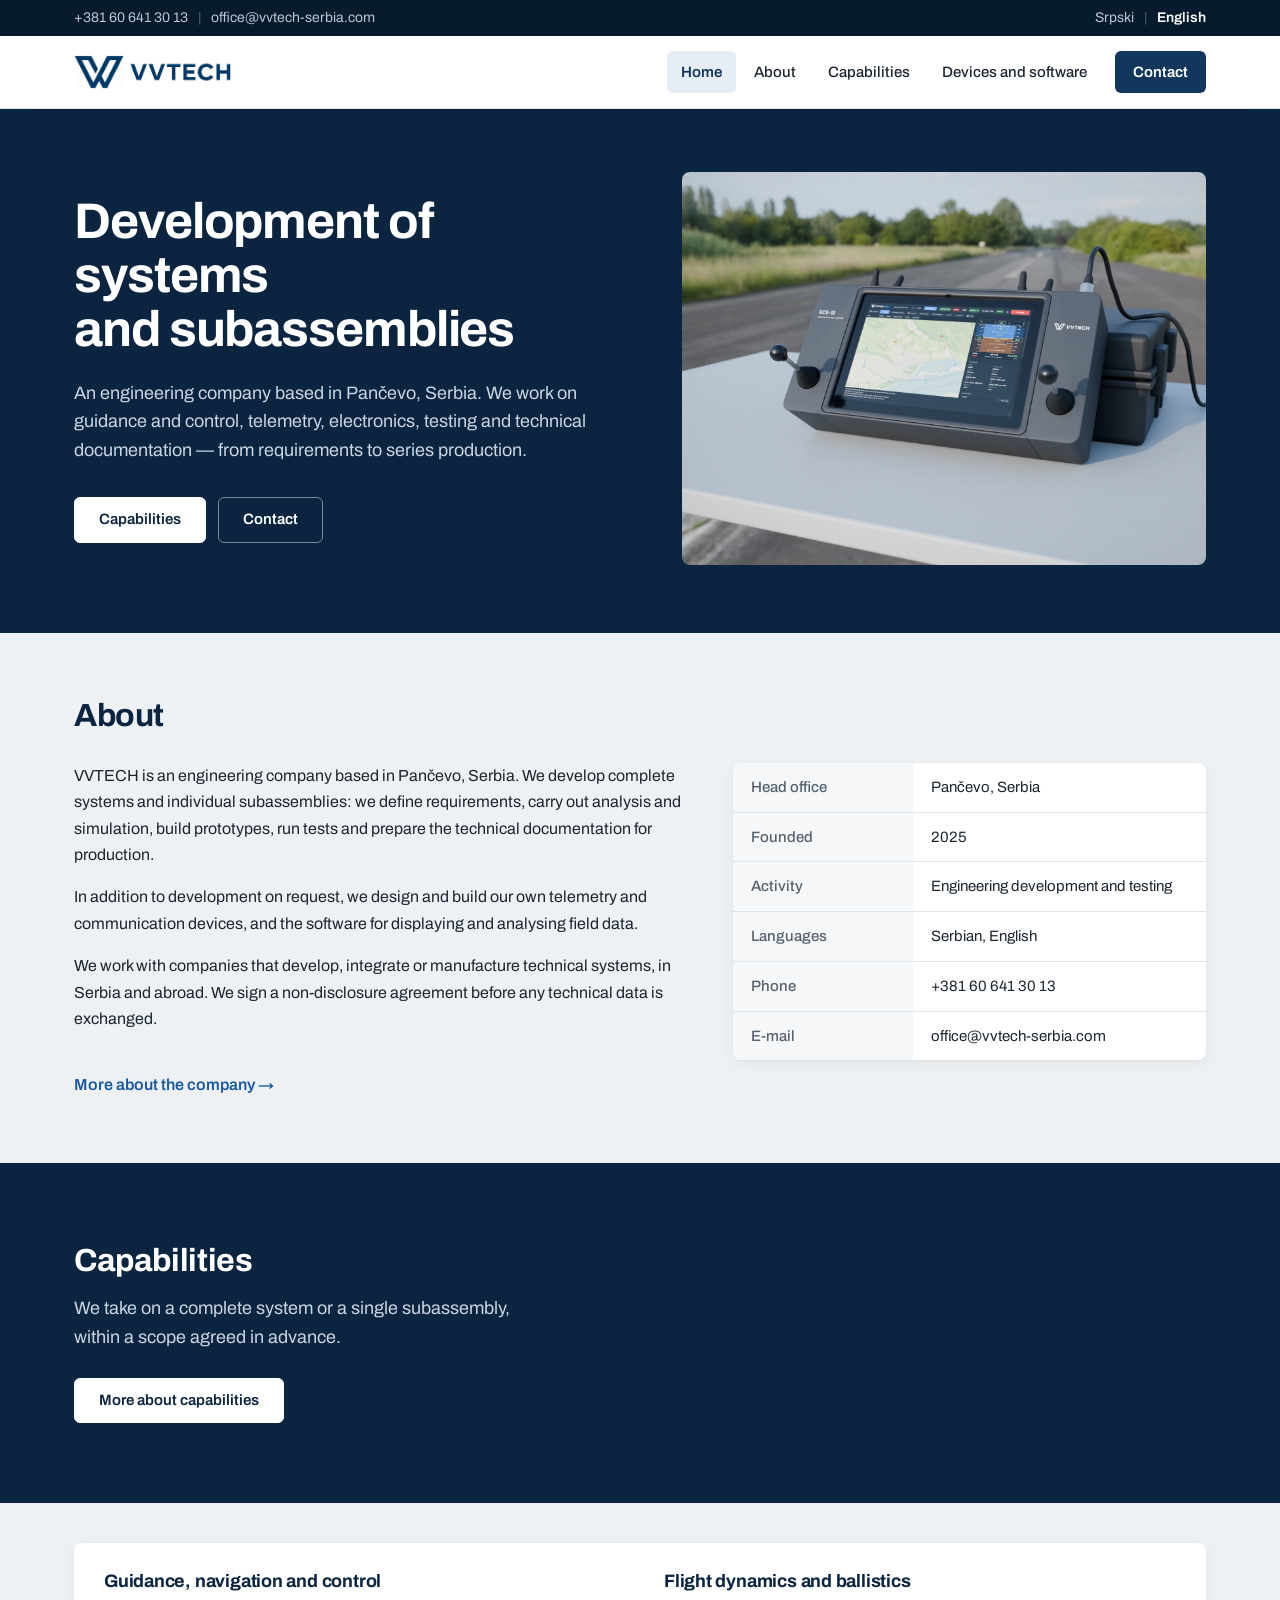
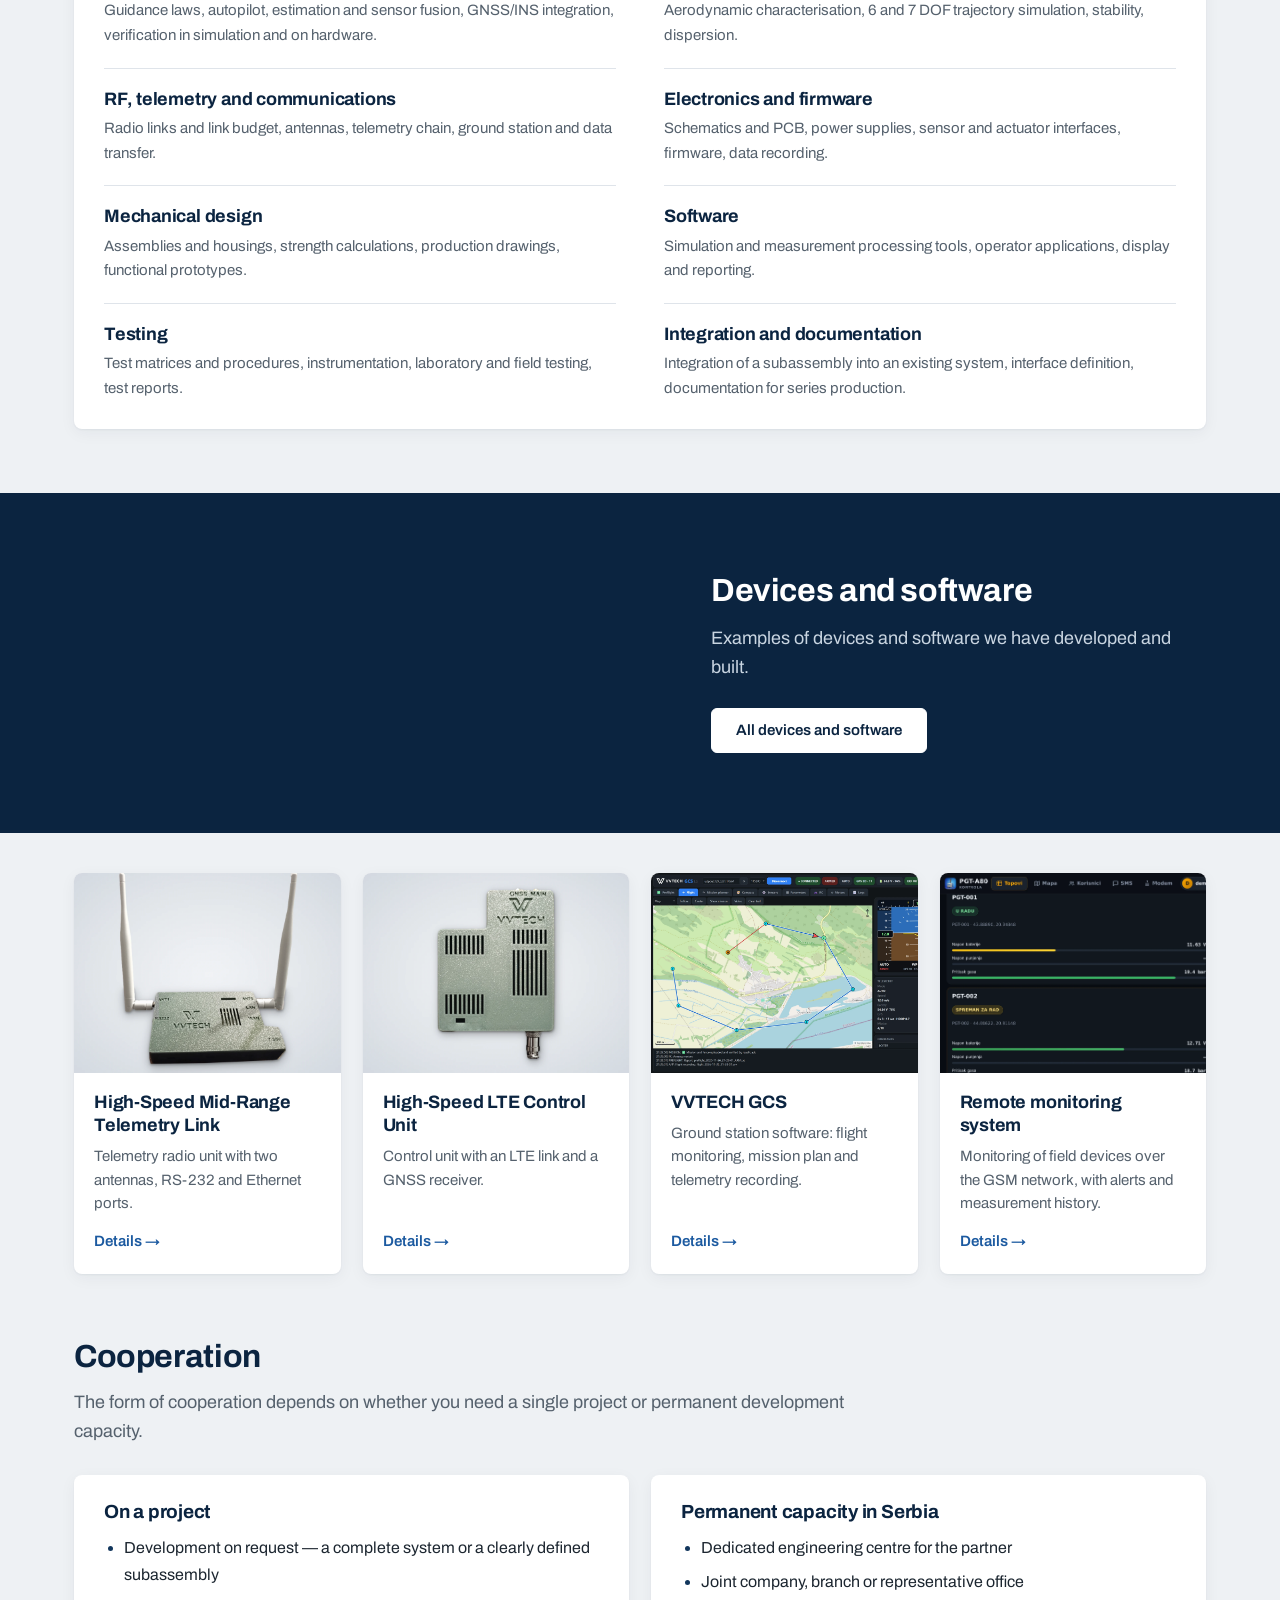
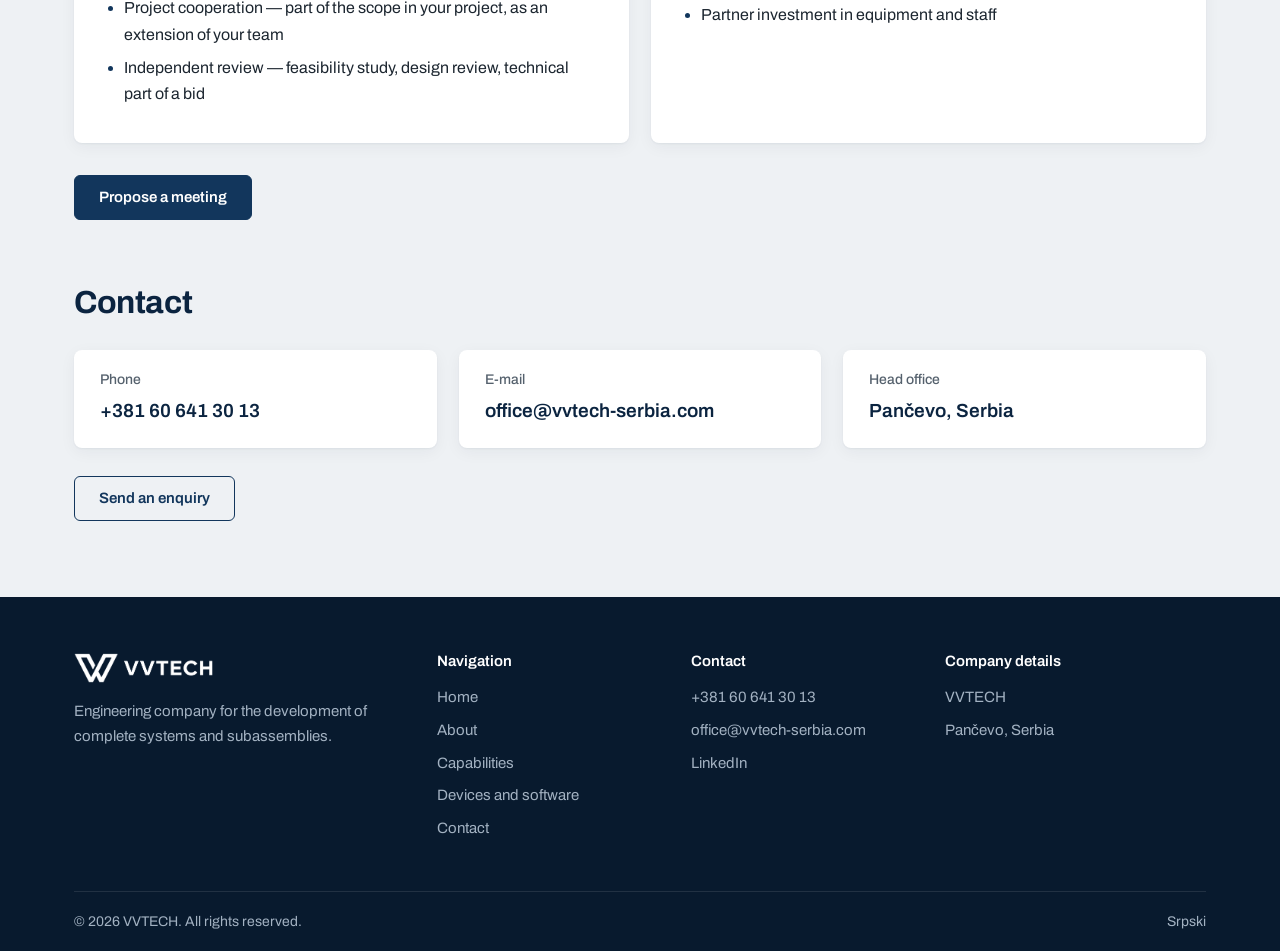
==== commit c1a1e5bc: "Saradnja: ulaganje partnera umesto zajedničkog ulaganja, na oba jezika" ====
--- a/en/index.html
+++ b/en/index.html
@@ -219,7 +219,7 @@
           <ul>
             <li>Dedicated engineering centre for the partner</li>
             <li>Joint company, branch or representative office</li>
-            <li>Joint investment in equipment and staff</li>
+            <li>Partner investment in equipment and staff</li>
           </ul>
         </div>
       </div>
